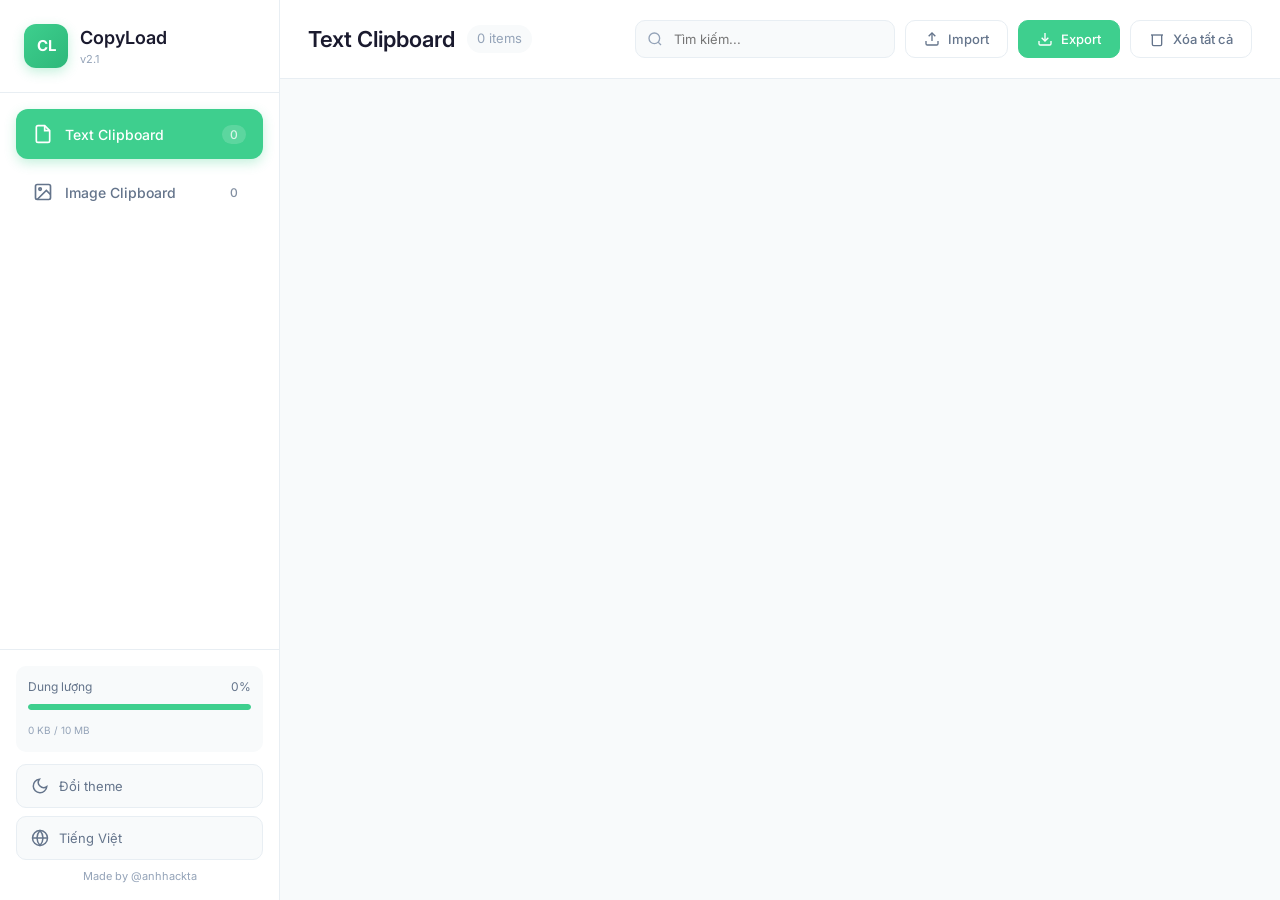
==== index.html @ f09d7b79 "Add full page UI and enhance clipboard management Introduces fullpage.css and fullpage.js for a comp" ====
<!DOCTYPE html>
<html lang="vi">

<head>
  <meta charset="UTF-8">
  <meta name="viewport" content="width=device-width, initial-scale=1.0">
  <title>CopyLoad - Quản lý Clipboard</title>
  <link rel="stylesheet" href="fullpage.css">
</head>

<body>
  <div class="app">
    <!-- Sidebar -->
    <aside class="sidebar">
      <div class="sidebar-header">
        <div class="logo">
          <div class="logo-icon">CL</div>
          <div class="logo-text">
            <span class="logo-name">CopyLoad</span>
            <span class="logo-version">v2.1</span>
          </div>
        </div>
      </div>

      <nav class="sidebar-nav">
        <button class="nav-item active" data-tab="text">
          <svg viewBox="0 0 24 24" fill="none" stroke="currentColor" stroke-width="2">
            <path d="M14 2H6a2 2 0 0 0-2 2v16a2 2 0 0 0 2 2h12a2 2 0 0 0 2-2V8z"></path>
            <polyline points="14 2 14 8 20 8"></polyline>
          </svg>
          <span data-i18n="textClipboard">Text Clipboard</span>
          <span class="nav-count" id="navTextCount">0</span>
        </button>
        <button class="nav-item" data-tab="images">
          <svg viewBox="0 0 24 24" fill="none" stroke="currentColor" stroke-width="2">
            <rect x="3" y="3" width="18" height="18" rx="2"></rect>
            <circle cx="8.5" cy="8.5" r="1.5"></circle>
            <polyline points="21 15 16 10 5 21"></polyline>
          </svg>
          <span data-i18n="imageClipboard">Image Clipboard</span>
          <span class="nav-count" id="navImageCount">0</span>
        </button>
      </nav>

      <div class="sidebar-footer">
        <div class="storage-info">
          <div class="storage-label">
            <span data-i18n="storage">Dung lượng</span>
            <span id="storagePercent">0%</span>
          </div>
          <div class="storage-bar-full">
            <div class="storage-fill-full" id="storageFillFull"></div>
          </div>
          <span class="storage-size" id="storageSizeFull">0 KB / 10 MB</span>
        </div>

        <button class="settings-btn" id="toggleThemeFull">
          <svg id="themeIconFull" viewBox="0 0 24 24" fill="none" stroke="currentColor" stroke-width="2">
            <path d="M21 12.79A9 9 0 1 1 11.21 3 7 7 0 0 0 21 12.79z"></path>
          </svg>
          <span data-i18n="toggleTheme">Đổi theme</span>
        </button>

        <button class="settings-btn" id="toggleLangFull">
          <svg viewBox="0 0 24 24" fill="none" stroke="currentColor" stroke-width="2">
            <circle cx="12" cy="12" r="10"></circle>
            <line x1="2" y1="12" x2="22" y2="12"></line>
            <path d="M12 2a15.3 15.3 0 0 1 4 10 15.3 15.3 0 0 1-4 10 15.3 15.3 0 0 1-4-10 15.3 15.3 0 0 1 4-10z"></path>
          </svg>
          <span id="langLabel">Tiếng Việt</span>
        </button>

        <div class="author-credit">
          <a href="https://github.com/anhhackta/" target="_blank">Made by @anhhackta</a>
        </div>
      </div>
    </aside>

    <!-- Main Content -->
    <main class="main-content">
      <header class="content-header">
        <div class="header-left">
          <h1 id="pageTitle" data-i18n="textClipboard">Text Clipboard</h1>
          <span class="item-count" id="itemCount">0 items</span>
        </div>
        <div class="header-actions">
          <div class="search-box">
            <svg viewBox="0 0 24 24" fill="none" stroke="currentColor" stroke-width="2">
              <circle cx="11" cy="11" r="8"></circle>
              <path d="M21 21l-4.35-4.35"></path>
            </svg>
            <input type="text" id="searchInputFull" placeholder="Tìm kiếm..." data-i18n-placeholder="search">
          </div>
          <button class="action-btn" id="importBtnFull">
            <svg viewBox="0 0 24 24" fill="none" stroke="currentColor" stroke-width="2">
              <path d="M21 15v4a2 2 0 0 1-2 2H5a2 2 0 0 1-2-2v-4"></path>
              <polyline points="17 8 12 3 7 8"></polyline>
              <line x1="12" y1="3" x2="12" y2="15"></line>
            </svg>
            <span data-i18n="import">Import</span>
          </button>
          <button class="action-btn primary" id="exportBtnFull">
            <svg viewBox="0 0 24 24" fill="none" stroke="currentColor" stroke-width="2">
              <path d="M21 15v4a2 2 0 0 1-2 2H5a2 2 0 0 1-2-2v-4"></path>
              <polyline points="7 10 12 15 17 10"></polyline>
              <line x1="12" y1="15" x2="12" y2="3"></line>
            </svg>
            <span data-i18n="export">Export</span>
          </button>
          <button class="action-btn danger" id="clearAllBtnFull">
            <svg viewBox="0 0 24 24" fill="none" stroke="currentColor" stroke-width="2">
              <polyline points="3 6 5 6 21 6"></polyline>
              <path d="M19 6v14a2 2 0 0 1-2 2H7a2 2 0 0 1-2-2V6"></path>
            </svg>
            <span data-i18n="clearAll">Xóa tất cả</span>
          </button>
        </div>
      </header>

      <!-- Text Content -->
      <div class="content-area active" id="textContent">
        <div class="text-grid" id="textGridFull"></div>
      </div>

      <!-- Image Content -->
      <div class="content-area" id="imageContent">
        <div class="image-grid-full" id="imageGridFull"></div>
      </div>
    </main>
  </div>

  <!-- Modal -->
  <div id="modalFull" class="modal-overlay">
    <div class="modal-box">
      <h3 id="modalTitle" data-i18n="confirmDelete">Xác nhận xóa?</h3>
      <p id="modalText" data-i18n="deleteWarning">Dữ liệu sẽ bị xóa vĩnh viễn.</p>
      <div class="modal-actions">
        <button class="modal-btn" id="modalCancel" data-i18n="cancel">Hủy</button>
        <button class="modal-btn danger" id="modalConfirm" data-i18n="delete">Xóa</button>
      </div>
    </div>
  </div>

  <!-- Image Preview -->
  <div id="imagePreviewFull" class="image-preview-overlay">
    <img id="previewImgFull" src="" alt="">
    <div class="preview-info">
      <span class="preview-size" id="previewSize"></span>
      <span class="preview-time" id="previewTime"></span>
    </div>
    <div class="preview-actions">
      <button class="preview-btn" id="previewCopy" data-i18n="copy">Copy</button>
      <button class="preview-btn" id="previewDownload" data-i18n="download">Tải xuống</button>
      <button class="preview-btn danger" id="previewDelete" data-i18n="delete">Xóa</button>
      <button class="preview-btn" id="previewClose" data-i18n="close">Đóng</button>
    </div>
  </div>

  <!-- Text Detail Modal -->
  <div id="textDetailModal" class="modal-overlay">
    <div class="modal-box wide">
      <div class="text-detail-header">
        <h3 data-i18n="textDetail">Chi tiết</h3>
        <span class="text-time" id="textDetailTime"></span>
      </div>
      <div class="text-detail-content" id="textDetailContent"></div>
      <div class="modal-actions">
        <button class="modal-btn" id="textDetailCopy" data-i18n="copy">Copy</button>
        <button class="modal-btn danger" id="textDetailDelete" data-i18n="delete">Xóa</button>
        <button class="modal-btn" id="textDetailClose" data-i18n="close">Đóng</button>
      </div>
    </div>
  </div>

  <input type="file" id="importFileFull" style="display:none" accept=".txt,.json">

  <script src="fullpage.js"></script>
</body>

</html>
---- fullpage.css ----
/* CopyLoad Full Page - Enhanced Design */
@import url('https://fonts.googleapis.com/css2?family=Inter:wght@400;500;600&display=swap');

* {
    margin: 0;
    padding: 0;
    box-sizing: border-box;
}

:root {
    --bg: #f8fafb;
    --bg-card: #ffffff;
    --text: #1a1a2e;
    --text-secondary: #64748b;
    --text-muted: #94a3b8;
    --border: #e8eef3;
    --accent: #3ecf8e;
    --accent-hover: #2db87a;
    --accent-light: rgba(62, 207, 142, 0.1);
    --danger: #ef4444;
    --warning: #f59e0b;
    --shadow: 0 2px 8px rgba(0, 0, 0, 0.04);
    --shadow-lg: 0 4px 20px rgba(0, 0, 0, 0.08);
}

[data-theme="dark"] {
    --bg: #1a1a2e;
    --bg-card: #25253d;
    --text: #f1f5f9;
    --text-secondary: #94a3b8;
    --text-muted: #64748b;
    --border: #3d3d5c;
    --accent-light: rgba(62, 207, 142, 0.15);
    --shadow: 0 2px 8px rgba(0, 0, 0, 0.2);
    --shadow-lg: 0 4px 20px rgba(0, 0, 0, 0.3);
}

body {
    font-family: 'Inter', sans-serif;
    background: var(--bg);
    color: var(--text);
    line-height: 1.5;
    min-height: 100vh;
}

.app {
    display: flex;
    min-height: 100vh;
}

/* Sidebar */
.sidebar {
    width: 280px;
    background: var(--bg-card);
    border-right: 1px solid var(--border);
    display: flex;
    flex-direction: column;
    flex-shrink: 0;
}

.sidebar-header {
    padding: 24px;
    border-bottom: 1px solid var(--border);
}

.logo {
    display: flex;
    align-items: center;
    gap: 12px;
}

.logo-icon {
    width: 44px;
    height: 44px;
    background: linear-gradient(135deg, var(--accent), #2db87a);
    border-radius: 12px;
    display: flex;
    align-items: center;
    justify-content: center;
    font-weight: 700;
    color: white;
    font-size: 15px;
    box-shadow: 0 4px 12px rgba(62, 207, 142, 0.3);
    animation: logoFloat 3s ease-in-out infinite;
}

@keyframes logoFloat {

    0%,
    100% {
        transform: translateY(0);
    }

    50% {
        transform: translateY(-3px);
    }
}

.logo-text {
    display: flex;
    flex-direction: column;
}

.logo-name {
    font-size: 18px;
    font-weight: 600;
}

.logo-version {
    font-size: 11px;
    color: var(--text-muted);
}

.sidebar-nav {
    flex: 1;
    padding: 16px;
    display: flex;
    flex-direction: column;
    gap: 8px;
}

.nav-item {
    display: flex;
    align-items: center;
    gap: 12px;
    padding: 14px 16px;
    background: transparent;
    border: 1px solid transparent;
    border-radius: 12px;
    font-family: 'Inter', sans-serif;
    font-size: 14px;
    font-weight: 500;
    color: var(--text-secondary);
    cursor: pointer;
    transition: all 0.2s ease;
    text-align: left;
}

.nav-item svg {
    width: 20px;
    height: 20px;
    flex-shrink: 0;
}

.nav-item:hover {
    background: var(--accent-light);
    color: var(--accent);
}

.nav-item.active {
    background: var(--accent);
    color: white;
    box-shadow: 0 4px 12px rgba(62, 207, 142, 0.3);
}

.nav-count {
    margin-left: auto;
    font-size: 12px;
    opacity: 0.8;
    background: rgba(255, 255, 255, 0.2);
    padding: 2px 8px;
    border-radius: 10px;
}

.sidebar-footer {
    padding: 16px;
    border-top: 1px solid var(--border);
}

/* Storage Info */
.storage-info {
    background: var(--bg);
    border-radius: 10px;
    padding: 12px;
    margin-bottom: 12px;
}

.storage-label {
    display: flex;
    justify-content: space-between;
    font-size: 12px;
    color: var(--text-secondary);
    margin-bottom: 8px;
}

.storage-bar-full {
    height: 6px;
    background: var(--border);
    border-radius: 3px;
    overflow: hidden;
    margin-bottom: 6px;
}

.storage-fill-full {
    height: 100%;
    background: var(--accent);
    border-radius: 3px;
    transition: width 0.3s ease;
}

.storage-fill-full.warning {
    background: var(--warning);
}

.storage-fill-full.danger {
    background: var(--danger);
}

.storage-size {
    font-size: 10px;
    color: var(--text-muted);
}

.settings-btn {
    display: flex;
    align-items: center;
    gap: 10px;
    padding: 12px 14px;
    width: 100%;
    background: var(--bg);
    border: 1px solid var(--border);
    border-radius: 10px;
    font-family: 'Inter', sans-serif;
    font-size: 13px;
    color: var(--text-secondary);
    cursor: pointer;
    transition: all 0.15s ease;
    margin-bottom: 8px;
}

.settings-btn:hover {
    border-color: var(--accent);
    color: var(--accent);
}

.settings-btn svg {
    width: 18px;
    height: 18px;
}

.author-credit {
    text-align: center;
    font-size: 11px;
    color: var(--text-muted);
    margin-top: 8px;
}

.author-credit a {
    color: var(--text-muted);
    text-decoration: none;
}

.author-credit a:hover {
    color: var(--accent);
}

/* Main Content */
.main-content {
    flex: 1;
    display: flex;
    flex-direction: column;
    overflow: hidden;
}

.content-header {
    padding: 20px 28px;
    border-bottom: 1px solid var(--border);
    display: flex;
    align-items: center;
    justify-content: space-between;
    flex-wrap: wrap;
    gap: 16px;
    background: var(--bg-card);
}

.header-left {
    display: flex;
    align-items: center;
    gap: 12px;
}

.header-left h1 {
    font-size: 22px;
    font-weight: 600;
}

.item-count {
    font-size: 13px;
    color: var(--text-muted);
    padding: 4px 10px;
    background: var(--bg);
    border-radius: 20px;
}

.header-actions {
    display: flex;
    gap: 10px;
    align-items: center;
}

.search-box {
    position: relative;
    display: flex;
    align-items: center;
}

.search-box svg {
    position: absolute;
    left: 12px;
    width: 16px;
    height: 16px;
    color: var(--text-muted);
}

.search-box input {
    padding: 10px 16px 10px 38px;
    background: var(--bg);
    border: 1px solid var(--border);
    border-radius: 10px;
    font-family: 'Inter', sans-serif;
    font-size: 13px;
    color: var(--text);
    width: 260px;
    outline: none;
    transition: border-color 0.15s ease;
}

.search-box input:focus {
    border-color: var(--accent);
}

.action-btn {
    padding: 10px 18px;
    background: var(--bg-card);
    border: 1px solid var(--border);
    border-radius: 10px;
    font-family: 'Inter', sans-serif;
    font-size: 13px;
    font-weight: 500;
    color: var(--text-secondary);
    cursor: pointer;
    display: flex;
    align-items: center;
    gap: 8px;
    transition: all 0.15s ease;
}

.action-btn svg {
    width: 16px;
    height: 16px;
}

.action-btn:hover {
    border-color: var(--accent);
    color: var(--accent);
}

.action-btn.primary {
    background: var(--accent);
    border-color: var(--accent);
    color: white;
}

.action-btn.primary:hover {
    background: var(--accent-hover);
}

.action-btn.danger:hover {
    border-color: var(--danger);
    color: var(--danger);
}

.content-area {
    flex: 1;
    overflow-y: auto;
    padding: 24px 28px;
    display: none;
}

.content-area.active {
    display: block;
}

/* Text Grid */
.text-grid {
    display: grid;
    grid-template-columns: repeat(auto-fill, minmax(320px, 1fr));
    gap: 16px;
}

.text-card {
    background: var(--bg-card);
    border: 1px solid var(--border);
    border-radius: 14px;
    padding: 18px;
    cursor: pointer;
    transition: all 0.2s ease;
    position: relative;
}

.text-card:hover {
    border-color: var(--accent);
    box-shadow: var(--shadow-lg);
    transform: translateY(-2px);
}

.text-card-header {
    display: flex;
    justify-content: space-between;
    align-items: flex-start;
    margin-bottom: 12px;
}

.text-card-time {
    font-size: 11px;
    color: var(--text-muted);
    display: flex;
    align-items: center;
    gap: 4px;
}

.text-card-time svg {
    width: 12px;
    height: 12px;
}

.temp-badge {
    font-size: 10px;
    padding: 3px 8px;
    background: #fef3c7;
    color: #92400e;
    border-radius: 6px;
    font-weight: 500;
}

[data-theme="dark"] .temp-badge {
    background: #78350f;
    color: #fef3c7;
}

.text-card-content {
    font-size: 14px;
    color: var(--text);
    line-height: 1.6;
    word-break: break-word;
    display: -webkit-box;
    -webkit-line-clamp: 4;
    -webkit-box-orient: vertical;
    overflow: hidden;
    margin-bottom: 14px;
}

.text-card-footer {
    display: flex;
    justify-content: flex-end;
    gap: 6px;
}

.card-btn {
    padding: 8px 14px;
    background: var(--bg);
    border: 1px solid var(--border);
    border-radius: 8px;
    font-family: 'Inter', sans-serif;
    font-size: 12px;
    font-weight: 500;
    color: var(--text-secondary);
    cursor: pointer;
    display: flex;
    align-items: center;
    gap: 5px;
    transition: all 0.15s ease;
}

.card-btn svg {
    width: 14px;
    height: 14px;
}

.card-btn:hover {
    background: var(--accent);
    border-color: var(--accent);
    color: white;
}

.card-btn.danger:hover {
    background: var(--danger);
    border-color: var(--danger);
}

/* Image Grid Full */
.image-grid-full {
    display: grid;
    grid-template-columns: repeat(auto-fill, minmax(160px, 1fr));
    gap: 16px;
}

.image-card {
    aspect-ratio: 1;
    border-radius: 14px;
    overflow: hidden;
    background: var(--border);
    cursor: pointer;
    transition: all 0.2s ease;
    position: relative;
    border: 2px solid transparent;
}

.image-card:hover {
    transform: scale(1.03);
    border-color: var(--accent);
    box-shadow: var(--shadow-lg);
}

.image-card img {
    width: 100%;
    height: 100%;
    object-fit: cover;
}

.image-card-overlay {
    position: absolute;
    inset: 0;
    background: linear-gradient(to top, rgba(0, 0, 0, 0.7) 0%, transparent 50%);
    opacity: 0;
    display: flex;
    flex-direction: column;
    justify-content: flex-end;
    padding: 12px;
    transition: opacity 0.2s ease;
}

.image-card:hover .image-card-overlay {
    opacity: 1;
}

.image-card-time {
    font-size: 10px;
    color: white;
    opacity: 0.8;
    margin-bottom: 8px;
}

.image-card-actions {
    display: flex;
    gap: 6px;
}

.img-card-btn {
    flex: 1;
    padding: 8px;
    background: rgba(255, 255, 255, 0.9);
    border: none;
    border-radius: 6px;
    cursor: pointer;
    font-size: 11px;
    font-weight: 500;
    color: var(--text);
    display: flex;
    align-items: center;
    justify-content: center;
    gap: 4px;
    transition: all 0.15s ease;
}

.img-card-btn:hover {
    background: var(--accent);
    color: white;
}

.img-card-btn.danger:hover {
    background: var(--danger);
}

.img-card-btn svg {
    width: 12px;
    height: 12px;
}

/* Modal */
.modal-overlay {
    position: fixed;
    inset: 0;
    background: rgba(0, 0, 0, 0.5);
    display: none;
    align-items: center;
    justify-content: center;
    z-index: 1000;
    backdrop-filter: blur(4px);
}

.modal-overlay.show {
    display: flex;
}

.modal-box {
    background: var(--bg-card);
    border-radius: 18px;
    padding: 28px;
    width: 380px;
    text-align: center;
    box-shadow: var(--shadow-lg);
    animation: modalIn 0.2s ease;
}

.modal-box.wide {
    width: 560px;
    text-align: left;
    max-height: 80vh;
    overflow: auto;
}

@keyframes modalIn {
    from {
        opacity: 0;
        transform: scale(0.95);
    }

    to {
        opacity: 1;
        transform: scale(1);
    }
}

.modal-box h3 {
    font-size: 18px;
    margin-bottom: 10px;
}

.modal-box p {
    font-size: 14px;
    color: var(--text-secondary);
    margin-bottom: 24px;
}

.modal-actions {
    display: flex;
    gap: 12px;
    justify-content: center;
}

.modal-btn {
    padding: 12px 24px;
    border: 1px solid var(--border);
    border-radius: 10px;
    background: var(--bg);
    font-family: 'Inter', sans-serif;
    font-size: 14px;
    font-weight: 500;
    color: var(--text);
    cursor: pointer;
    transition: all 0.15s ease;
}

.modal-btn:hover {
    border-color: var(--accent);
    color: var(--accent);
}

.modal-btn.danger {
    background: var(--danger);
    border-color: var(--danger);
    color: white;
}

.modal-btn.danger:hover {
    background: #dc2626;
}

/* Text Detail */
.text-detail-header {
    display: flex;
    justify-content: space-between;
    align-items: center;
    margin-bottom: 16px;
    padding-bottom: 12px;
    border-bottom: 1px solid var(--border);
}

.text-time {
    font-size: 12px;
    color: var(--text-muted);
}

.text-detail-content {
    font-size: 14px;
    line-height: 1.8;
    color: var(--text);
    padding: 16px;
    background: var(--bg);
    border-radius: 10px;
    margin-bottom: 20px;
    max-height: 300px;
    overflow-y: auto;
    white-space: pre-wrap;
    word-break: break-word;
}

/* Image Preview */
.image-preview-overlay {
    position: fixed;
    inset: 0;
    background: rgba(0, 0, 0, 0.9);
    display: none;
    flex-direction: column;
    align-items: center;
    justify-content: center;
    z-index: 1001;
}

.image-preview-overlay.show {
    display: flex;
}

.image-preview-overlay img {
    max-width: 90%;
    max-height: 70vh;
    border-radius: 12px;
    box-shadow: 0 8px 32px rgba(0, 0, 0, 0.3);
}

.preview-info {
    margin-top: 16px;
    display: flex;
    gap: 16px;
    color: rgba(255, 255, 255, 0.7);
    font-size: 13px;
}

.preview-actions {
    margin-top: 20px;
    display: flex;
    gap: 12px;
}

.preview-btn {
    padding: 12px 24px;
    background: rgba(255, 255, 255, 0.1);
    border: 1px solid rgba(255, 255, 255, 0.2);
    border-radius: 10px;
    color: white;
    font-family: 'Inter', sans-serif;
    font-size: 14px;
    font-weight: 500;
    cursor: pointer;
    transition: all 0.15s ease;
}

.preview-btn:hover {
    background: rgba(255, 255, 255, 0.2);
}

.preview-btn.danger {
    background: var(--danger);
    border-color: var(--danger);
}

/* Empty State */
.empty-state {
    grid-column: 1 / -1;
    padding: 80px 20px;
    text-align: center;
    color: var(--text-muted);
}

.empty-state svg {
    width: 72px;
    height: 72px;
    margin-bottom: 20px;
    opacity: 0.3;
}

.empty-state p {
    font-size: 15px;
}

/* Notification */
.notification-full {
    position: fixed;
    bottom: 24px;
    right: 24px;
    padding: 14px 24px;
    background: var(--accent);
    color: white;
    border-radius: 12px;
    font-size: 14px;
    font-weight: 500;
    box-shadow: var(--shadow-lg);
    animation: slideUp 0.2s ease;
    z-index: 1002;
    display: flex;
    align-items: center;
    gap: 10px;
}

.notification-full svg {
    width: 18px;
    height: 18px;
}

.notification-full.error {
    background: var(--danger);
}

@keyframes slideUp {
    from {
        opacity: 0;
        transform: translateY(10px);
    }

    to {
        opacity: 1;
        transform: translateY(0);
    }
}
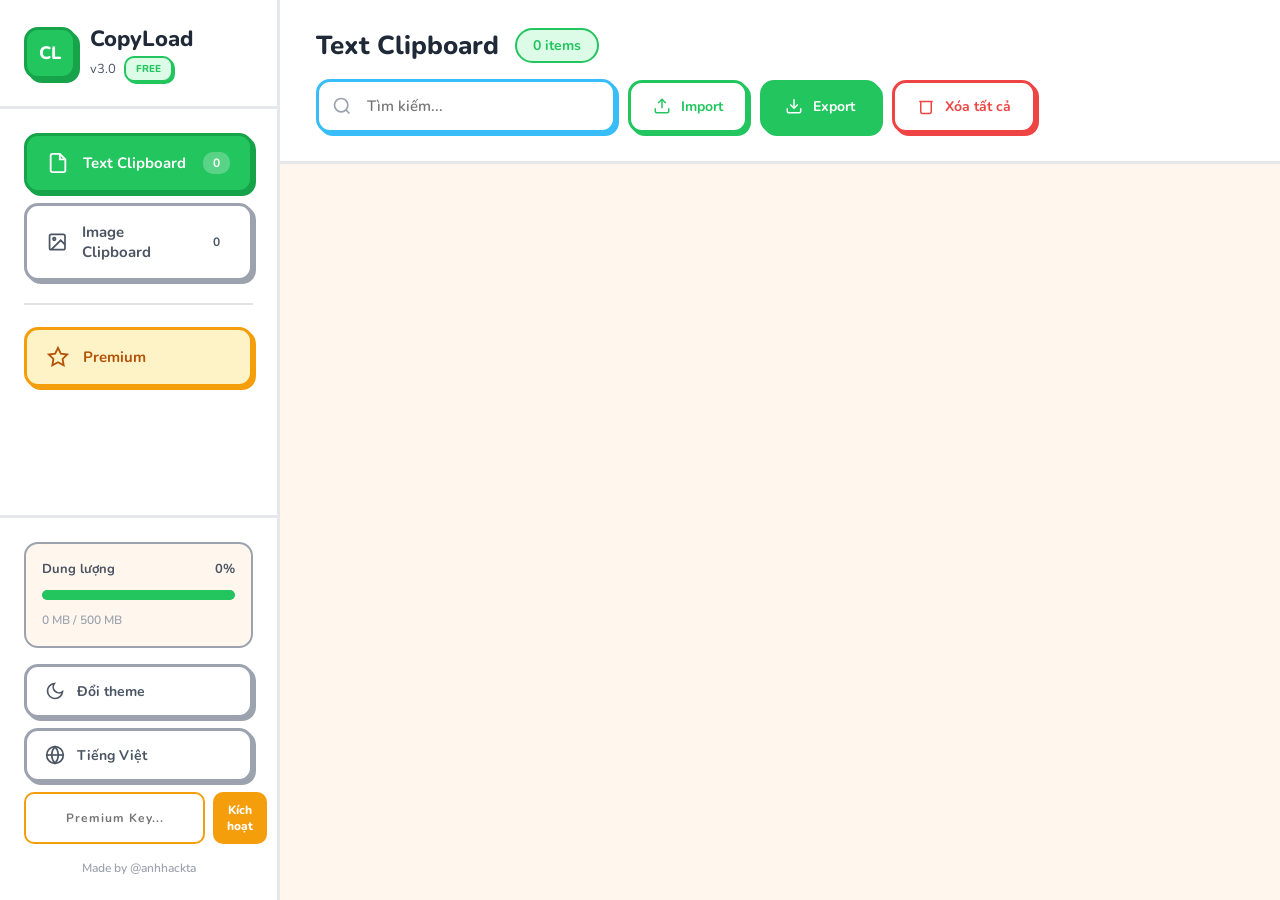
==== commit 2ceb4e1f: "Upgrade to CopyLoad Pro v3.0 with IndexedDB and new UI Major update introducing CopyLoad Pro v3.0. M" ====
--- a/index.html
+++ b/index.html
@@ -4,7 +4,7 @@
 <head>
   <meta charset="UTF-8">
   <meta name="viewport" content="width=device-width, initial-scale=1.0">
-  <title>CopyLoad - Quản lý Clipboard</title>
+  <title>CopyLoad Pro - Manager</title>
   <link rel="stylesheet" href="fullpage.css">
 </head>
 
@@ -17,7 +17,10 @@
           <div class="logo-icon">CL</div>
           <div class="logo-text">
             <span class="logo-name">CopyLoad</span>
-            <span class="logo-version">v2.1</span>
+            <div class="logo-version">
+              <span>v3.0</span>
+              <span class="premium-badge" id="premiumBadge">FREE</span>
+            </div>
           </div>
         </div>
       </div>
@@ -39,6 +42,17 @@
           </svg>
           <span data-i18n="imageClipboard">Image Clipboard</span>
           <span class="nav-count" id="navImageCount">0</span>
+        </button>
+
+        <div class="nav-divider"></div>
+
+        <button class="nav-item nav-premium" data-tab="premium" id="premiumNav">
+          <svg viewBox="0 0 24 24" fill="none" stroke="currentColor" stroke-width="2">
+            <polygon
+              points="12 2 15.09 8.26 22 9.27 17 14.14 18.18 21.02 12 17.77 5.82 21.02 7 14.14 2 9.27 8.91 8.26 12 2">
+            </polygon>
+          </svg>
+          <span data-i18n="premium">Premium</span>
         </button>
       </nav>
 
@@ -51,7 +65,7 @@
           <div class="storage-bar-full">
             <div class="storage-fill-full" id="storageFillFull"></div>
           </div>
-          <span class="storage-size" id="storageSizeFull">0 KB / 10 MB</span>
+          <span class="storage-size" id="storageSizeFull">0 MB / 500 MB</span>
         </div>
 
         <button class="settings-btn" id="toggleThemeFull">
@@ -68,6 +82,20 @@
             <path d="M12 2a15.3 15.3 0 0 1 4 10 15.3 15.3 0 0 1-4 10 15.3 15.3 0 0 1-4-10 15.3 15.3 0 0 1 4-10z"></path>
           </svg>
           <span id="langLabel">Tiếng Việt</span>
+        </button>
+
+        <!-- Premium Quick Activation -->
+        <div class="premium-quick" id="premiumQuick">
+          <input type="text" class="premium-quick-input" id="premiumKeyQuick" placeholder="Premium Key..."
+            maxlength="20">
+          <button class="premium-quick-btn" id="activateBtnQuick" data-i18n="activate">Kích hoạt</button>
+        </div>
+        <button class="settings-btn danger-btn" id="deactivateBtn" style="display:none;">
+          <svg viewBox="0 0 24 24" fill="none" stroke="currentColor" stroke-width="2">
+            <path d="M18.36 6.64A9 9 0 1 1 5.64 5.64 9 9 0 0 1 18.36 6.64z"></path>
+            <line x1="12" y1="2" x2="12" y2="12"></line>
+          </svg>
+          <span data-i18n="deactivate">Hủy Premium</span>
         </button>
 
         <div class="author-credit">
@@ -126,10 +154,77 @@
       <div class="content-area" id="imageContent">
         <div class="image-grid-full" id="imageGridFull"></div>
       </div>
+
+      <!-- Premium Content -->
+      <div class="content-area" id="premiumContent">
+        <div class="premium-section" id="premiumSection">
+          <div class="premium-icon">
+            <svg viewBox="0 0 24 24" fill="none" stroke="currentColor" stroke-width="2">
+              <polygon
+                points="12 2 15.09 8.26 22 9.27 17 14.14 18.18 21.02 12 17.77 5.82 21.02 7 14.14 2 9.27 8.91 8.26 12 2">
+              </polygon>
+            </svg>
+          </div>
+          <h2 class="premium-title" data-i18n="upgradeToPro">Nâng cấp lên Premium</h2>
+          <p class="premium-desc" data-i18n="premiumDesc">Mở khóa tất cả tính năng nâng cao với giấy phép vĩnh viễn.</p>
+
+          <div class="premium-features">
+            <div class="premium-feature">
+              <svg viewBox="0 0 24 24" fill="none" stroke="currentColor" stroke-width="2">
+                <polyline points="20 6 9 17 4 12"></polyline>
+              </svg>
+              <span data-i18n="feat1">Không giới hạn ảnh</span>
+            </div>
+            <div class="premium-feature">
+              <svg viewBox="0 0 24 24" fill="none" stroke="currentColor" stroke-width="2">
+                <polyline points="20 6 9 17 4 12"></polyline>
+              </svg>
+              <span data-i18n="feat2">Dung lượng lưu trữ không giới hạn</span>
+            </div>
+            <div class="premium-feature">
+              <svg viewBox="0 0 24 24" fill="none" stroke="currentColor" stroke-width="2">
+                <polyline points="20 6 9 17 4 12"></polyline>
+              </svg>
+              <span data-i18n="feat3">Thư mục quản lý text</span>
+            </div>
+            <div class="premium-feature">
+              <svg viewBox="0 0 24 24" fill="none" stroke="currentColor" stroke-width="2">
+                <polyline points="20 6 9 17 4 12"></polyline>
+              </svg>
+              <span data-i18n="feat4">Tìm kiếm nâng cao</span>
+            </div>
+            <div class="premium-feature">
+              <svg viewBox="0 0 24 24" fill="none" stroke="currentColor" stroke-width="2">
+                <polyline points="20 6 9 17 4 12"></polyline>
+              </svg>
+              <span data-i18n="feat5">Tự động loại bỏ text trùng lặp</span>
+            </div>
+            <div class="premium-feature">
+              <svg viewBox="0 0 24 24" fill="none" stroke="currentColor" stroke-width="2">
+                <polyline points="20 6 9 17 4 12"></polyline>
+              </svg>
+              <span data-i18n="feat6">Tùy chỉnh background</span>
+            </div>
+          </div>
+
+          <div class="premium-input-group" id="activationGroup">
+            <input type="text" class="premium-input" id="premiumKeyInput" placeholder="Nhập key..." maxlength="20">
+            <button class="premium-activate" id="activateBtn" data-i18n="activate">Kích hoạt</button>
+          </div>
+
+          <div class="premium-success" id="premiumSuccess" style="display: none;">
+            <svg viewBox="0 0 24 24" fill="none" stroke="currentColor" stroke-width="2">
+              <polyline points="20 6 9 17 4 12"></polyline>
+            </svg>
+            <h3 data-i18n="activated">Đã kích hoạt thành công!</h3>
+            <p data-i18n="enjoyPro">Bạn đã mở khóa tất cả tính năng Premium.</p>
+          </div>
+        </div>
+      </div>
     </main>
   </div>
 
-  <!-- Modal -->
+  <!-- Modals -->
   <div id="modalFull" class="modal-overlay">
     <div class="modal-box">
       <h3 id="modalTitle" data-i18n="confirmDelete">Xác nhận xóa?</h3>
@@ -141,12 +236,11 @@
     </div>
   </div>
 
-  <!-- Image Preview -->
   <div id="imagePreviewFull" class="image-preview-overlay">
     <img id="previewImgFull" src="" alt="">
     <div class="preview-info">
-      <span class="preview-size" id="previewSize"></span>
-      <span class="preview-time" id="previewTime"></span>
+      <span id="previewSize"></span>
+      <span id="previewTime"></span>
     </div>
     <div class="preview-actions">
       <button class="preview-btn" id="previewCopy" data-i18n="copy">Copy</button>
@@ -156,24 +250,10 @@
     </div>
   </div>
 
-  <!-- Text Detail Modal -->
-  <div id="textDetailModal" class="modal-overlay">
-    <div class="modal-box wide">
-      <div class="text-detail-header">
-        <h3 data-i18n="textDetail">Chi tiết</h3>
-        <span class="text-time" id="textDetailTime"></span>
-      </div>
-      <div class="text-detail-content" id="textDetailContent"></div>
-      <div class="modal-actions">
-        <button class="modal-btn" id="textDetailCopy" data-i18n="copy">Copy</button>
-        <button class="modal-btn danger" id="textDetailDelete" data-i18n="delete">Xóa</button>
-        <button class="modal-btn" id="textDetailClose" data-i18n="close">Đóng</button>
-      </div>
-    </div>
-  </div>
-
   <input type="file" id="importFileFull" style="display:none" accept=".txt,.json">
-
+  <input type="file" id="uploadImageInput" style="display:none" accept="image/*" multiple>
+
+  <script src="db.js"></script>
   <script src="fullpage.js"></script>
 </body>
 
--- a/fullpage.css
+++ b/fullpage.css
@@ -1,5 +1,5 @@
-/* CopyLoad Full Page - Enhanced Design */
-@import url('https://fonts.googleapis.com/css2?family=Inter:wght@400;500;600&display=swap');
+/* CopyLoad Pro v3.0 - Full Page Manager (Claymorphism + Vibrant) */
+@import url('https://fonts.googleapis.com/css2?family=Nunito:wght@500;600;700;800&display=swap');
 
 * {
     margin: 0;
@@ -8,39 +8,48 @@
 }
 
 :root {
-    --bg: #f8fafb;
-    --bg-card: #ffffff;
-    --text: #1a1a2e;
-    --text-secondary: #64748b;
-    --text-muted: #94a3b8;
-    --border: #e8eef3;
-    --accent: #3ecf8e;
-    --accent-hover: #2db87a;
-    --accent-light: rgba(62, 207, 142, 0.1);
-    --danger: #ef4444;
-    --warning: #f59e0b;
-    --shadow: 0 2px 8px rgba(0, 0, 0, 0.04);
-    --shadow-lg: 0 4px 20px rgba(0, 0, 0, 0.08);
+    /* Claymorphism Colors */
+    --primary: #22C55E;
+    --primary-hover: #16A34A;
+    --primary-light: #DCFCE7;
+    --secondary: #38BDF8;
+    --secondary-light: #E0F2FE;
+    --accent: #F472B6;
+    --accent-light: #FCE7F3;
+
+    --bg: #FFF7ED;
+    --bg-card: #FFFFFF;
+    --text: #1F2937;
+    --text-secondary: #4B5563;
+    --text-muted: #9CA3AF;
+
+    --border-clay: 3px solid #E5E7EB;
+    --shadow-outer: 4px 4px 0px #E5E7EB;
+    --radius: 20px;
+    --radius-sm: 14px;
+    --radius-xs: 10px;
+
+    --gold: #F59E0B;
+    --gold-light: #FEF3C7;
+    --danger: #EF4444;
 }
 
 [data-theme="dark"] {
-    --bg: #1a1a2e;
-    --bg-card: #25253d;
-    --text: #f1f5f9;
-    --text-secondary: #94a3b8;
-    --text-muted: #64748b;
-    --border: #3d3d5c;
-    --accent-light: rgba(62, 207, 142, 0.15);
-    --shadow: 0 2px 8px rgba(0, 0, 0, 0.2);
-    --shadow-lg: 0 4px 20px rgba(0, 0, 0, 0.3);
+    --bg: #1E293B;
+    --bg-card: #334155;
+    --text: #F1F5F9;
+    --text-secondary: #CBD5E1;
+    --text-muted: #64748B;
+    --border-clay: 3px solid #475569;
+    --shadow-outer: 4px 4px 0px #1E293B;
 }
 
 body {
-    font-family: 'Inter', sans-serif;
+    font-family: 'Nunito', sans-serif;
     background: var(--bg);
     color: var(--text);
-    line-height: 1.5;
     min-height: 100vh;
+    margin: 0;
 }
 
 .app {
@@ -48,11 +57,11 @@
     min-height: 100vh;
 }
 
-/* Sidebar */
+/* ===== SIDEBAR ===== */
 .sidebar {
     width: 280px;
     background: var(--bg-card);
-    border-right: 1px solid var(--border);
+    border-right: var(--border-clay);
     display: flex;
     flex-direction: column;
     flex-shrink: 0;
@@ -60,146 +69,177 @@
 
 .sidebar-header {
     padding: 24px;
-    border-bottom: 1px solid var(--border);
+    border-bottom: var(--border-clay);
 }
 
 .logo {
     display: flex;
     align-items: center;
-    gap: 12px;
+    gap: 14px;
 }
 
 .logo-icon {
-    width: 44px;
-    height: 44px;
-    background: linear-gradient(135deg, var(--accent), #2db87a);
-    border-radius: 12px;
+    width: 52px;
+    height: 52px;
+    background: var(--primary);
+    border: 3px solid #16A34A;
+    border-radius: var(--radius-sm);
+    box-shadow: 4px 4px 0px #16A34A;
     display: flex;
     align-items: center;
     justify-content: center;
-    font-weight: 700;
-    color: white;
-    font-size: 15px;
-    box-shadow: 0 4px 12px rgba(62, 207, 142, 0.3);
-    animation: logoFloat 3s ease-in-out infinite;
-}
-
-@keyframes logoFloat {
-
-    0%,
-    100% {
-        transform: translateY(0);
-    }
-
-    50% {
-        transform: translateY(-3px);
-    }
+    font-weight: 800;
+    color: white;
+    font-size: 18px;
 }
 
 .logo-text {
     display: flex;
     flex-direction: column;
+    gap: 2px;
 }
 
 .logo-name {
-    font-size: 18px;
-    font-weight: 600;
+    font-size: 22px;
+    font-weight: 800;
 }
 
 .logo-version {
-    font-size: 11px;
-    color: var(--text-muted);
+    font-size: 13px;
+    color: var(--text-secondary);
+    display: flex;
+    align-items: center;
+    gap: 8px;
+}
+
+.premium-badge {
+    padding: 4px 10px;
+    background: var(--primary-light);
+    color: var(--primary);
+    border-radius: var(--radius-xs);
+    border: 2px solid var(--primary);
+    font-size: 10px;
+    font-weight: 800;
+    text-transform: uppercase;
+    box-shadow: 2px 2px 0px var(--primary);
+}
+
+.premium-badge.pro {
+    background: var(--gold);
+    color: white;
+    border-color: #D97706;
+    box-shadow: 2px 2px 0px #D97706;
 }
 
 .sidebar-nav {
     flex: 1;
-    padding: 16px;
+    padding: 24px;
     display: flex;
     flex-direction: column;
-    gap: 8px;
+    gap: 10px;
 }
 
 .nav-item {
     display: flex;
     align-items: center;
-    gap: 12px;
-    padding: 14px 16px;
-    background: transparent;
-    border: 1px solid transparent;
-    border-radius: 12px;
-    font-family: 'Inter', sans-serif;
-    font-size: 14px;
-    font-weight: 500;
+    gap: 14px;
+    padding: 16px 20px;
+    background: var(--bg-card);
+    border: 3px solid var(--text-muted);
+    border-radius: var(--radius-sm);
+    box-shadow: 3px 3px 0px var(--text-muted);
+    font-family: 'Nunito', sans-serif;
+    font-size: 15px;
+    font-weight: 700;
     color: var(--text-secondary);
     cursor: pointer;
-    transition: all 0.2s ease;
+    transition: all 0.1s ease;
     text-align: left;
 }
 
 .nav-item svg {
-    width: 20px;
-    height: 20px;
-    flex-shrink: 0;
+    width: 22px;
+    height: 22px;
 }
 
 .nav-item:hover {
-    background: var(--accent-light);
-    color: var(--accent);
+    transform: translate(-2px, -2px);
+    box-shadow: 5px 5px 0px var(--text-muted);
 }
 
 .nav-item.active {
-    background: var(--accent);
-    color: white;
-    box-shadow: 0 4px 12px rgba(62, 207, 142, 0.3);
+    background: var(--primary);
+    border-color: #16A34A;
+    box-shadow: 3px 3px 0px #16A34A;
+    color: white;
 }
 
 .nav-count {
     margin-left: auto;
     font-size: 12px;
-    opacity: 0.8;
-    background: rgba(255, 255, 255, 0.2);
-    padding: 2px 8px;
+    background: rgba(255, 255, 255, 0.25);
+    padding: 3px 10px;
     border-radius: 10px;
 }
 
+.nav-divider {
+    height: 2px;
+    background: var(--text-muted);
+    margin: 12px 0;
+    opacity: 0.3;
+}
+
+.nav-premium {
+    background: var(--gold-light);
+    border-color: var(--gold);
+    box-shadow: 3px 3px 0px var(--gold);
+    color: #B45309;
+}
+
+.nav-premium:hover {
+    box-shadow: 5px 5px 0px var(--gold);
+}
+
 .sidebar-footer {
-    padding: 16px;
-    border-top: 1px solid var(--border);
-}
-
-/* Storage Info */
+    padding: 24px;
+    border-top: var(--border-clay);
+}
+
+/* Storage */
 .storage-info {
     background: var(--bg);
-    border-radius: 10px;
-    padding: 12px;
+    border: 2px solid var(--text-muted);
+    border-radius: var(--radius-sm);
+    padding: 16px;
+    margin-bottom: 16px;
+}
+
+.storage-label {
+    display: flex;
+    justify-content: space-between;
+    font-size: 13px;
+    font-weight: 700;
+    color: var(--text-secondary);
     margin-bottom: 12px;
 }
 
-.storage-label {
-    display: flex;
-    justify-content: space-between;
-    font-size: 12px;
-    color: var(--text-secondary);
+.storage-bar-full {
+    height: 10px;
+    background: var(--text-muted);
+    border-radius: 5px;
+    overflow: hidden;
     margin-bottom: 8px;
-}
-
-.storage-bar-full {
-    height: 6px;
-    background: var(--border);
-    border-radius: 3px;
-    overflow: hidden;
-    margin-bottom: 6px;
 }
 
 .storage-fill-full {
     height: 100%;
-    background: var(--accent);
-    border-radius: 3px;
+    background: var(--primary);
+    border-radius: 5px;
     transition: width 0.3s ease;
 }
 
 .storage-fill-full.warning {
-    background: var(--warning);
+    background: var(--gold);
 }
 
 .storage-fill-full.danger {
@@ -207,42 +247,96 @@
 }
 
 .storage-size {
-    font-size: 10px;
+    font-size: 12px;
+    font-weight: 600;
     color: var(--text-muted);
 }
 
 .settings-btn {
     display: flex;
     align-items: center;
-    gap: 10px;
-    padding: 12px 14px;
+    gap: 12px;
+    padding: 14px 18px;
     width: 100%;
-    background: var(--bg);
-    border: 1px solid var(--border);
-    border-radius: 10px;
-    font-family: 'Inter', sans-serif;
-    font-size: 13px;
+    background: var(--bg-card);
+    border: 3px solid var(--text-muted);
+    border-radius: var(--radius-sm);
+    box-shadow: 3px 3px 0px var(--text-muted);
+    font-family: 'Nunito', sans-serif;
+    font-size: 14px;
+    font-weight: 700;
     color: var(--text-secondary);
     cursor: pointer;
+    transition: all 0.1s ease;
+    margin-bottom: 10px;
+}
+
+.settings-btn:hover {
+    transform: translate(-2px, -2px);
+    box-shadow: 5px 5px 0px var(--text-muted);
+}
+
+.settings-btn svg {
+    width: 20px;
+    height: 20px;
+}
+
+.settings-btn.danger-btn {
+    border-color: var(--danger);
+    color: var(--danger);
+}
+
+.settings-btn.danger-btn:hover {
+    background: var(--danger);
+    color: white;
+    box-shadow: 5px 5px 0px var(--danger);
+}
+
+/* Premium Quick Activation in Sidebar */
+.premium-quick {
+    display: flex;
+    gap: 8px;
+    margin-bottom: 10px;
+}
+
+.premium-quick-input {
+    flex: 1;
+    padding: 10px 12px;
+    background: var(--bg-card);
+    border: 2px solid var(--gold);
+    border-radius: var(--radius-xs);
+    font-family: 'Nunito', sans-serif;
+    font-size: 12px;
+    font-weight: 700;
+    color: var(--text);
+    outline: none;
+    text-align: center;
+    letter-spacing: 1px;
+}
+
+.premium-quick-btn {
+    padding: 10px 14px;
+    background: var(--gold);
+    border: none;
+    border-radius: var(--radius-xs);
+    font-family: 'Nunito', sans-serif;
+    font-size: 12px;
+    font-weight: 800;
+    color: white;
+    cursor: pointer;
     transition: all 0.15s ease;
-    margin-bottom: 8px;
-}
-
-.settings-btn:hover {
-    border-color: var(--accent);
-    color: var(--accent);
-}
-
-.settings-btn svg {
-    width: 18px;
-    height: 18px;
+}
+
+.premium-quick-btn:hover {
+    background: #D97706;
 }
 
 .author-credit {
     text-align: center;
-    font-size: 11px;
+    font-size: 12px;
+    font-weight: 600;
     color: var(--text-muted);
-    margin-top: 8px;
+    margin-top: 16px;
 }
 
 .author-credit a {
@@ -251,10 +345,10 @@
 }
 
 .author-credit a:hover {
-    color: var(--accent);
-}
-
-/* Main Content */
+    color: var(--primary);
+}
+
+/* ===== MAIN ===== */
 .main-content {
     flex: 1;
     display: flex;
@@ -263,8 +357,8 @@
 }
 
 .content-header {
-    padding: 20px 28px;
-    border-bottom: 1px solid var(--border);
+    padding: 28px 36px;
+    border-bottom: var(--border-clay);
     display: flex;
     align-items: center;
     justify-content: space-between;
@@ -276,104 +370,115 @@
 .header-left {
     display: flex;
     align-items: center;
+    gap: 16px;
+}
+
+.header-left h1 {
+    font-size: 26px;
+    font-weight: 800;
+}
+
+.item-count {
+    font-size: 14px;
+    font-weight: 700;
+    color: var(--primary);
+    padding: 6px 16px;
+    background: var(--primary-light);
+    border: 2px solid var(--primary);
+    border-radius: var(--radius);
+}
+
+.header-actions {
+    display: flex;
     gap: 12px;
-}
-
-.header-left h1 {
-    font-size: 22px;
-    font-weight: 600;
-}
-
-.item-count {
-    font-size: 13px;
-    color: var(--text-muted);
-    padding: 4px 10px;
-    background: var(--bg);
-    border-radius: 20px;
-}
-
-.header-actions {
-    display: flex;
-    gap: 10px;
     align-items: center;
 }
 
 .search-box {
     position: relative;
-    display: flex;
-    align-items: center;
 }
 
 .search-box svg {
     position: absolute;
-    left: 12px;
-    width: 16px;
-    height: 16px;
+    left: 16px;
+    top: 50%;
+    transform: translateY(-50%);
+    width: 20px;
+    height: 20px;
     color: var(--text-muted);
 }
 
 .search-box input {
-    padding: 10px 16px 10px 38px;
-    background: var(--bg);
-    border: 1px solid var(--border);
-    border-radius: 10px;
-    font-family: 'Inter', sans-serif;
-    font-size: 13px;
+    padding: 14px 20px 14px 48px;
+    background: var(--bg-card);
+    border: 3px solid var(--secondary);
+    border-radius: var(--radius-sm);
+    box-shadow: 3px 3px 0px var(--secondary);
+    font-family: 'Nunito', sans-serif;
+    font-size: 15px;
+    font-weight: 600;
     color: var(--text);
-    width: 260px;
+    width: 300px;
     outline: none;
-    transition: border-color 0.15s ease;
+    transition: all 0.1s ease;
 }
 
 .search-box input:focus {
-    border-color: var(--accent);
+    transform: translate(-2px, -2px);
+    box-shadow: 5px 5px 0px var(--secondary);
 }
 
 .action-btn {
-    padding: 10px 18px;
-    background: var(--bg-card);
-    border: 1px solid var(--border);
-    border-radius: 10px;
-    font-family: 'Inter', sans-serif;
-    font-size: 13px;
-    font-weight: 500;
-    color: var(--text-secondary);
-    cursor: pointer;
-    display: flex;
-    align-items: center;
-    gap: 8px;
-    transition: all 0.15s ease;
+    padding: 14px 22px;
+    background: var(--bg-card);
+    border: 3px solid var(--primary);
+    border-radius: var(--radius-sm);
+    box-shadow: 3px 3px 0px var(--primary);
+    font-family: 'Nunito', sans-serif;
+    font-size: 14px;
+    font-weight: 700;
+    color: var(--primary);
+    cursor: pointer;
+    display: flex;
+    align-items: center;
+    gap: 10px;
+    transition: all 0.1s ease;
 }
 
 .action-btn svg {
-    width: 16px;
-    height: 16px;
+    width: 18px;
+    height: 18px;
 }
 
 .action-btn:hover {
-    border-color: var(--accent);
-    color: var(--accent);
+    transform: translate(-2px, -2px);
+    box-shadow: 5px 5px 0px var(--primary);
+}
+
+.action-btn:active {
+    transform: translate(2px, 2px);
+    box-shadow: 0 0 0 var(--primary);
 }
 
 .action-btn.primary {
-    background: var(--accent);
-    border-color: var(--accent);
-    color: white;
-}
-
-.action-btn.primary:hover {
-    background: var(--accent-hover);
+    background: var(--primary);
+    color: white;
+}
+
+.action-btn.danger {
+    border-color: var(--danger);
+    box-shadow: 3px 3px 0px var(--danger);
+    color: var(--danger);
 }
 
 .action-btn.danger:hover {
-    border-color: var(--danger);
-    color: var(--danger);
+    box-shadow: 5px 5px 0px var(--danger);
 }
 
 .content-area {
     flex: 1;
     overflow-y: auto;
-    padding: 24px 28px;
+    padding: 32px 36px;
     display: none;
 }
 
@@ -381,135 +486,163 @@
     display: block;
 }
 
-/* Text Grid */
+/* ===== DROP ZONE ===== */
+.drop-zone {
+    border: 4px dashed var(--secondary);
+    border-radius: var(--radius);
+    padding: 40px;
+    text-align: center;
+    margin-bottom: 28px;
+    cursor: pointer;
+    transition: all 0.2s ease;
+    background: var(--secondary-light);
+}
+
+.drop-zone:hover,
+.drop-zone.dragover {
+    border-color: var(--primary);
+    background: var(--primary-light);
+}
+
+.drop-zone svg {
+    width: 56px;
+    height: 56px;
+    color: var(--secondary);
+    margin-bottom: 16px;
+}
+
+.drop-zone-text {
+    font-size: 16px;
+    font-weight: 700;
+    color: var(--text-secondary);
+    margin-bottom: 8px;
+}
+
+.drop-zone-hint {
+    font-size: 13px;
+    font-weight: 600;
+    color: var(--text-muted);
+}
+
+/* ===== TEXT GRID ===== */
 .text-grid {
     display: grid;
-    grid-template-columns: repeat(auto-fill, minmax(320px, 1fr));
-    gap: 16px;
+    grid-template-columns: repeat(auto-fill, minmax(360px, 1fr));
+    gap: 20px;
 }
 
 .text-card {
     background: var(--bg-card);
-    border: 1px solid var(--border);
-    border-radius: 14px;
-    padding: 18px;
-    cursor: pointer;
-    transition: all 0.2s ease;
-    position: relative;
+    border: 3px solid #E5E7EB;
+    border-radius: var(--radius);
+    box-shadow: 4px 4px 0px #E5E7EB;
+    padding: 24px;
+    cursor: pointer;
+    transition: all 0.1s ease;
 }
 
 .text-card:hover {
-    border-color: var(--accent);
-    box-shadow: var(--shadow-lg);
-    transform: translateY(-2px);
+    transform: translate(-3px, -3px);
+    box-shadow: 7px 7px 0px #E5E7EB;
+    border-color: var(--primary);
 }
 
 .text-card-header {
     display: flex;
     justify-content: space-between;
-    align-items: flex-start;
-    margin-bottom: 12px;
+    margin-bottom: 14px;
 }
 
 .text-card-time {
-    font-size: 11px;
+    font-size: 12px;
+    font-weight: 700;
     color: var(--text-muted);
     display: flex;
     align-items: center;
-    gap: 4px;
+    gap: 6px;
 }
 
 .text-card-time svg {
-    width: 12px;
-    height: 12px;
-}
-
-.temp-badge {
-    font-size: 10px;
-    padding: 3px 8px;
-    background: #fef3c7;
-    color: #92400e;
-    border-radius: 6px;
-    font-weight: 500;
-}
-
-[data-theme="dark"] .temp-badge {
-    background: #78350f;
-    color: #fef3c7;
+    width: 16px;
+    height: 16px;
 }
 
 .text-card-content {
-    font-size: 14px;
-    color: var(--text);
-    line-height: 1.6;
-    word-break: break-word;
+    font-size: 15px;
+    font-weight: 600;
+    line-height: 1.8;
     display: -webkit-box;
     -webkit-line-clamp: 4;
     -webkit-box-orient: vertical;
     overflow: hidden;
-    margin-bottom: 14px;
+    margin-bottom: 20px;
 }
 
 .text-card-footer {
     display: flex;
+    gap: 10px;
     justify-content: flex-end;
-    gap: 6px;
 }
 
 .card-btn {
-    padding: 8px 14px;
-    background: var(--bg);
-    border: 1px solid var(--border);
-    border-radius: 8px;
-    font-family: 'Inter', sans-serif;
-    font-size: 12px;
-    font-weight: 500;
-    color: var(--text-secondary);
-    cursor: pointer;
-    display: flex;
-    align-items: center;
-    gap: 5px;
-    transition: all 0.15s ease;
+    padding: 12px 18px;
+    background: var(--bg-card);
+    border: 3px solid var(--primary);
+    border-radius: var(--radius-sm);
+    box-shadow: 3px 3px 0px var(--primary);
+    font-size: 13px;
+    font-weight: 700;
+    color: var(--primary);
+    cursor: pointer;
+    display: flex;
+    align-items: center;
+    gap: 8px;
+    transition: all 0.1s ease;
 }
 
 .card-btn svg {
-    width: 14px;
-    height: 14px;
+    width: 16px;
+    height: 16px;
 }
 
 .card-btn:hover {
-    background: var(--accent);
-    border-color: var(--accent);
-    color: white;
+    transform: translate(-2px, -2px);
+    box-shadow: 5px 5px 0px var(--primary);
+}
+
+.card-btn.danger {
+    border-color: var(--danger);
+    box-shadow: 3px 3px 0px var(--danger);
+    color: var(--danger);
 }
 
 .card-btn.danger:hover {
-    background: var(--danger);
-    border-color: var(--danger);
-}
-
-/* Image Grid Full */
+    box-shadow: 5px 5px 0px var(--danger);
+}
+
+/* ===== IMAGE GRID ===== */
 .image-grid-full {
     display: grid;
-    grid-template-columns: repeat(auto-fill, minmax(160px, 1fr));
-    gap: 16px;
+    grid-template-columns: repeat(auto-fill, minmax(200px, 1fr));
+    gap: 20px;
 }
 
 .image-card {
     aspect-ratio: 1;
-    border-radius: 14px;
+    border-radius: var(--radius);
     overflow: hidden;
-    background: var(--border);
-    cursor: pointer;
-    transition: all 0.2s ease;
+    background: var(--text-muted);
+    border: 3px solid #E5E7EB;
+    box-shadow: 4px 4px 0px #E5E7EB;
+    cursor: pointer;
+    transition: all 0.1s ease;
     position: relative;
-    border: 2px solid transparent;
 }
 
 .image-card:hover {
-    transform: scale(1.03);
-    border-color: var(--accent);
-    box-shadow: var(--shadow-lg);
+    transform: translate(-3px, -3px);
+    box-shadow: 7px 7px 0px #E5E7EB;
+    border-color: var(--primary);
 }
 
 .image-card img {
@@ -521,13 +654,13 @@
 .image-card-overlay {
     position: absolute;
     inset: 0;
-    background: linear-gradient(to top, rgba(0, 0, 0, 0.7) 0%, transparent 50%);
+    background: linear-gradient(to top, rgba(31, 41, 55, 0.9) 0%, transparent 50%);
     opacity: 0;
     display: flex;
     flex-direction: column;
     justify-content: flex-end;
-    padding: 12px;
-    transition: opacity 0.2s ease;
+    padding: 16px;
+    transition: opacity 0.15s ease;
 }
 
 .image-card:hover .image-card-overlay {
@@ -535,58 +668,206 @@
 }
 
 .image-card-time {
-    font-size: 10px;
-    color: white;
-    opacity: 0.8;
-    margin-bottom: 8px;
+    font-size: 12px;
+    font-weight: 700;
+    color: white;
+    margin-bottom: 12px;
 }
 
 .image-card-actions {
     display: flex;
-    gap: 6px;
+    gap: 10px;
 }
 
 .img-card-btn {
     flex: 1;
-    padding: 8px;
-    background: rgba(255, 255, 255, 0.9);
-    border: none;
-    border-radius: 6px;
-    cursor: pointer;
-    font-size: 11px;
-    font-weight: 500;
+    padding: 12px;
+    background: white;
+    border: 2px solid var(--text-muted);
+    border-radius: var(--radius-xs);
+    box-shadow: 2px 2px 0px var(--text-muted);
+    cursor: pointer;
+    font-size: 12px;
+    font-weight: 700;
     color: var(--text);
     display: flex;
     align-items: center;
     justify-content: center;
-    gap: 4px;
-    transition: all 0.15s ease;
+    gap: 6px;
+    transition: all 0.1s ease;
 }
 
 .img-card-btn:hover {
-    background: var(--accent);
-    color: white;
+    transform: translate(-1px, -1px);
+    border-color: var(--primary);
+    color: var(--primary);
 }
 
 .img-card-btn.danger:hover {
-    background: var(--danger);
+    border-color: var(--danger);
+    color: var(--danger);
 }
 
 .img-card-btn svg {
-    width: 12px;
-    height: 12px;
-}
-
-/* Modal */
+    width: 16px;
+    height: 16px;
+}
+
+/* ===== PREMIUM SECTION ===== */
+.premium-section {
+    max-width: 520px;
+    margin: 60px auto;
+    text-align: center;
+}
+
+.premium-icon {
+    width: 90px;
+    height: 90px;
+    background: var(--gold);
+    border: 4px solid #D97706;
+    border-radius: var(--radius);
+    box-shadow: 6px 6px 0px #D97706;
+    display: flex;
+    align-items: center;
+    justify-content: center;
+    margin: 0 auto 28px;
+}
+
+.premium-icon svg {
+    width: 46px;
+    height: 46px;
+    color: white;
+}
+
+.premium-title {
+    font-size: 32px;
+    font-weight: 800;
+    margin-bottom: 14px;
+}
+
+.premium-desc {
+    font-size: 16px;
+    font-weight: 600;
+    color: var(--text-secondary);
+    line-height: 1.8;
+    margin-bottom: 36px;
+}
+
+.premium-features {
+    text-align: left;
+    background: var(--bg-card);
+    border: 3px solid #E5E7EB;
+    border-radius: var(--radius);
+    box-shadow: 4px 4px 0px #E5E7EB;
+    padding: 28px;
+    margin-bottom: 36px;
+}
+
+.premium-feature {
+    display: flex;
+    align-items: center;
+    gap: 14px;
+    padding: 14px 0;
+    border-bottom: 2px solid var(--text-muted);
+}
+
+.premium-feature:last-child {
+    border-bottom: none;
+    padding-bottom: 0;
+}
+
+.premium-feature:first-child {
+    padding-top: 0;
+}
+
+.premium-feature svg {
+    width: 24px;
+    height: 24px;
+    color: var(--primary);
+    flex-shrink: 0;
+}
+
+.premium-feature span {
+    font-size: 15px;
+    font-weight: 600;
+}
+
+.premium-input-group {
+    display: flex;
+    gap: 14px;
+    max-width: 420px;
+    margin: 0 auto;
+}
+
+.premium-input {
+    flex: 1;
+    padding: 16px 20px;
+    background: var(--bg-card);
+    border: 3px solid var(--gold);
+    border-radius: var(--radius-sm);
+    box-shadow: 3px 3px 0px var(--gold);
+    font-family: 'Nunito', sans-serif;
+    font-size: 16px;
+    font-weight: 700;
+    color: var(--text);
+    outline: none;
+    text-align: center;
+    letter-spacing: 3px;
+}
+
+.premium-input:focus {
+    transform: translate(-2px, -2px);
+    box-shadow: 5px 5px 0px var(--gold);
+}
+
+.premium-activate {
+    padding: 16px 32px;
+    background: var(--gold);
+    border: 3px solid #D97706;
+    border-radius: var(--radius-sm);
+    box-shadow: 3px 3px 0px #D97706;
+    font-family: 'Nunito', sans-serif;
+    font-size: 16px;
+    font-weight: 800;
+    color: white;
+    cursor: pointer;
+    transition: all 0.1s ease;
+}
+
+.premium-activate:hover {
+    transform: translate(-2px, -2px);
+    box-shadow: 5px 5px 0px #D97706;
+}
+
+.premium-success {
+    padding: 28px;
+    background: var(--primary-light);
+    border: 3px solid var(--primary);
+    border-radius: var(--radius);
+    box-shadow: 4px 4px 0px var(--primary);
+    color: #16A34A;
+}
+
+.premium-success svg {
+    width: 52px;
+    height: 52px;
+    margin-bottom: 14px;
+}
+
+.premium-success h3 {
+    font-size: 22px;
+    margin-bottom: 10px;
+}
+
+/* ===== MODALS ===== */
 .modal-overlay {
     position: fixed;
     inset: 0;
-    background: rgba(0, 0, 0, 0.5);
+    background: rgba(31, 41, 55, 0.7);
     display: none;
     align-items: center;
     justify-content: center;
     z-index: 1000;
-    backdrop-filter: blur(4px);
 }
 
 .modal-overlay.show {
@@ -595,105 +876,65 @@
 
 .modal-box {
     background: var(--bg-card);
-    border-radius: 18px;
-    padding: 28px;
-    width: 380px;
+    border: 3px solid var(--text-muted);
+    border-radius: var(--radius);
+    box-shadow: 6px 6px 0px var(--text-muted);
+    padding: 36px;
+    width: 420px;
     text-align: center;
-    box-shadow: var(--shadow-lg);
-    animation: modalIn 0.2s ease;
-}
-
-.modal-box.wide {
-    width: 560px;
-    text-align: left;
-    max-height: 80vh;
-    overflow: auto;
-}
-
-@keyframes modalIn {
-    from {
-        opacity: 0;
-        transform: scale(0.95);
-    }
-
-    to {
-        opacity: 1;
-        transform: scale(1);
-    }
 }
 
 .modal-box h3 {
-    font-size: 18px;
-    margin-bottom: 10px;
+    font-size: 22px;
+    font-weight: 800;
+    margin-bottom: 14px;
 }
 
 .modal-box p {
-    font-size: 14px;
+    font-size: 15px;
+    font-weight: 600;
     color: var(--text-secondary);
-    margin-bottom: 24px;
+    margin-bottom: 28px;
 }
 
 .modal-actions {
     display: flex;
-    gap: 12px;
+    gap: 14px;
     justify-content: center;
 }
 
 .modal-btn {
-    padding: 12px 24px;
-    border: 1px solid var(--border);
-    border-radius: 10px;
-    background: var(--bg);
-    font-family: 'Inter', sans-serif;
-    font-size: 14px;
-    font-weight: 500;
+    padding: 14px 28px;
+    border: 3px solid;
+    border-radius: var(--radius-sm);
+    background: var(--bg-card);
+    font-family: 'Nunito', sans-serif;
+    font-size: 15px;
+    font-weight: 700;
+    cursor: pointer;
+    transition: all 0.1s ease;
+}
+
+.modal-btn {
+    border-color: var(--text-muted);
+    box-shadow: 3px 3px 0px var(--text-muted);
     color: var(--text);
-    cursor: pointer;
-    transition: all 0.15s ease;
 }
 
 .modal-btn:hover {
-    border-color: var(--accent);
-    color: var(--accent);
+    transform: translate(-2px, -2px);
+    box-shadow: 5px 5px 0px var(--text-muted);
 }
 
 .modal-btn.danger {
     background: var(--danger);
-    border-color: var(--danger);
+    border-color: #DC2626;
+    box-shadow: 3px 3px 0px #DC2626;
     color: white;
 }
 
 .modal-btn.danger:hover {
-    background: #dc2626;
-}
-
-/* Text Detail */
-.text-detail-header {
-    display: flex;
-    justify-content: space-between;
-    align-items: center;
-    margin-bottom: 16px;
-    padding-bottom: 12px;
-    border-bottom: 1px solid var(--border);
-}
-
-.text-time {
-    font-size: 12px;
-    color: var(--text-muted);
-}
-
-.text-detail-content {
-    font-size: 14px;
-    line-height: 1.8;
-    color: var(--text);
-    padding: 16px;
-    background: var(--bg);
-    border-radius: 10px;
-    margin-bottom: 20px;
-    max-height: 300px;
-    overflow-y: auto;
-    white-space: pre-wrap;
-    word-break: break-word;
+    box-shadow: 5px 5px 0px #DC2626;
 }
 
 /* Image Preview */
@@ -715,39 +956,41 @@
 .image-preview-overlay img {
     max-width: 90%;
     max-height: 70vh;
-    border-radius: 12px;
-    box-shadow: 0 8px 32px rgba(0, 0, 0, 0.3);
+    border-radius: var(--radius);
+    border: 4px solid white;
+    box-shadow: 0 8px 40px rgba(0, 0, 0, 0.4);
 }
 
 .preview-info {
-    margin-top: 16px;
-    display: flex;
-    gap: 16px;
-    color: rgba(255, 255, 255, 0.7);
-    font-size: 13px;
+    margin-top: 24px;
+    display: flex;
+    gap: 24px;
+    color: rgba(255, 255, 255, 0.8);
+    font-size: 15px;
+    font-weight: 600;
 }
 
 .preview-actions {
-    margin-top: 20px;
-    display: flex;
-    gap: 12px;
+    margin-top: 28px;
+    display: flex;
+    gap: 14px;
 }
 
 .preview-btn {
-    padding: 12px 24px;
-    background: rgba(255, 255, 255, 0.1);
-    border: 1px solid rgba(255, 255, 255, 0.2);
-    border-radius: 10px;
-    color: white;
-    font-family: 'Inter', sans-serif;
-    font-size: 14px;
-    font-weight: 500;
+    padding: 16px 28px;
+    background: rgba(255, 255, 255, 0.15);
+    border: 2px solid rgba(255, 255, 255, 0.3);
+    border-radius: var(--radius-sm);
+    color: white;
+    font-family: 'Nunito', sans-serif;
+    font-size: 15px;
+    font-weight: 700;
     cursor: pointer;
     transition: all 0.15s ease;
 }
 
 .preview-btn:hover {
-    background: rgba(255, 255, 255, 0.2);
+    background: rgba(255, 255, 255, 0.25);
 }
 
 .preview-btn.danger {
@@ -764,52 +1007,50 @@
 }
 
 .empty-state svg {
-    width: 72px;
-    height: 72px;
-    margin-bottom: 20px;
-    opacity: 0.3;
+    width: 90px;
+    height: 90px;
+    margin-bottom: 28px;
+    opacity: 0.4;
 }
 
 .empty-state p {
-    font-size: 15px;
+    font-size: 18px;
+    font-weight: 600;
+    color: var(--text-secondary);
 }
 
 /* Notification */
 .notification-full {
     position: fixed;
-    bottom: 24px;
-    right: 24px;
-    padding: 14px 24px;
-    background: var(--accent);
-    color: white;
-    border-radius: 12px;
-    font-size: 14px;
-    font-weight: 500;
-    box-shadow: var(--shadow-lg);
-    animation: slideUp 0.2s ease;
+    bottom: 32px;
+    right: 32px;
+    padding: 18px 32px;
+    background: var(--primary);
+    border: 3px solid #16A34A;
+    border-radius: var(--radius-sm);
+    box-shadow: 4px 4px 0px #16A34A;
+    color: white;
+    font-size: 15px;
+    font-weight: 700;
     z-index: 1002;
     display: flex;
     align-items: center;
-    gap: 10px;
+    gap: 12px;
 }
 
 .notification-full svg {
-    width: 18px;
-    height: 18px;
+    width: 22px;
+    height: 22px;
 }
 
 .notification-full.error {
     background: var(--danger);
-}
-
-@keyframes slideUp {
-    from {
-        opacity: 0;
-        transform: translateY(10px);
-    }
-
-    to {
-        opacity: 1;
-        transform: translateY(0);
-    }
+    border-color: #DC2626;
+    box-shadow: 4px 4px 0px #DC2626;
+}
+
+.notification-full.premium {
+    background: var(--gold);
+    border-color: #D97706;
+    box-shadow: 4px 4px 0px #D97706;
 }
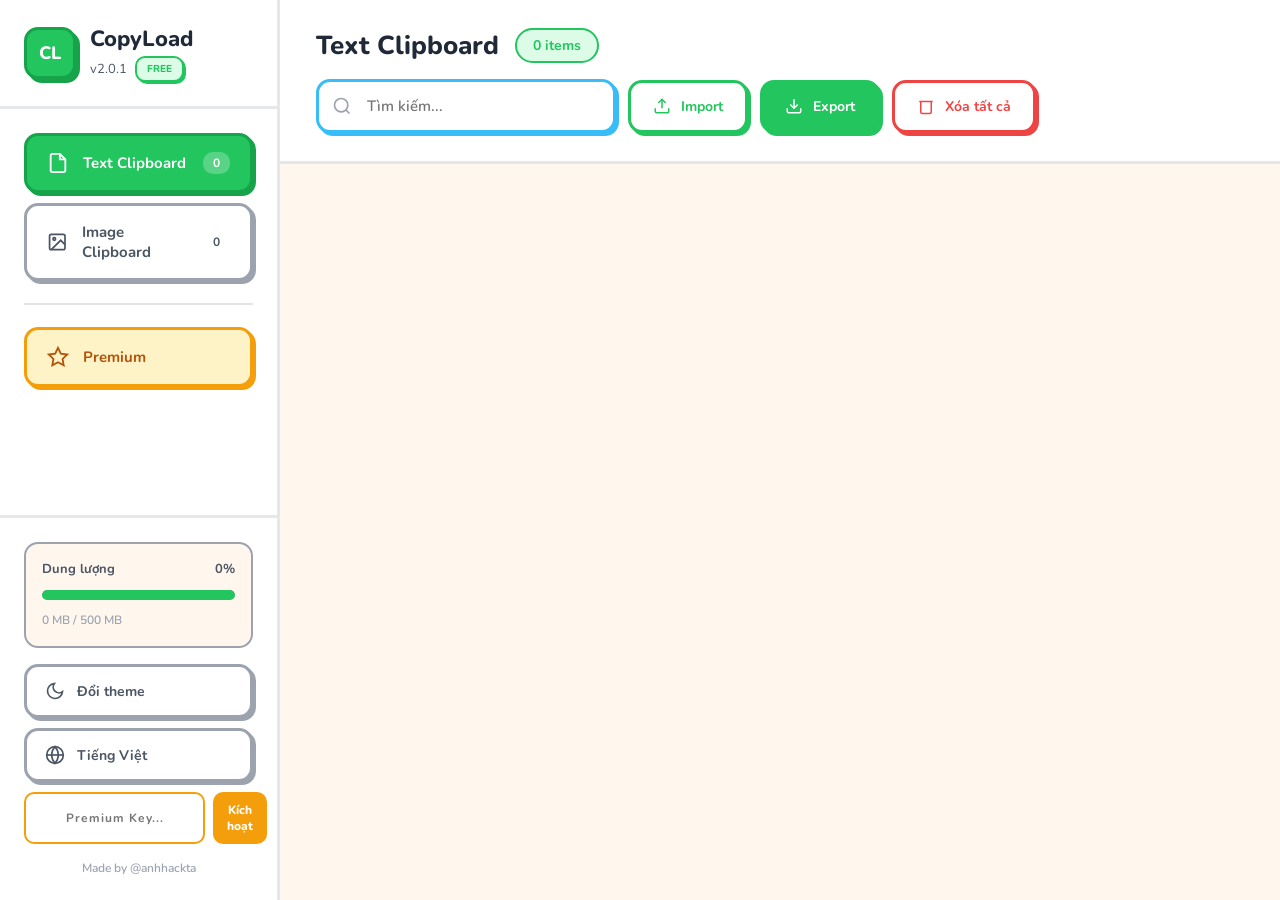
==== commit 5b7c0712: "upload ver 2.0.0" ====
--- a/index.html
+++ b/index.html
@@ -4,7 +4,7 @@
 <head>
   <meta charset="UTF-8">
   <meta name="viewport" content="width=device-width, initial-scale=1.0">
-  <title>CopyLoad Pro - Manager</title>
+  <title>CopyLoad - Manager</title>
   <link rel="stylesheet" href="fullpage.css">
 </head>
 
@@ -18,7 +18,7 @@
           <div class="logo-text">
             <span class="logo-name">CopyLoad</span>
             <div class="logo-version">
-              <span>v3.0</span>
+              <span>v2.0.1</span>
               <span class="premium-badge" id="premiumBadge">FREE</span>
             </div>
           </div>
--- a/fullpage.css
+++ b/fullpage.css
@@ -1,4 +1,4 @@
-/* CopyLoad Pro v3.0 - Full Page Manager (Claymorphism + Vibrant) */
+/* CopyLoad v2.0.1 - Full Page Manager (Claymorphism + Vibrant) */
 @import url('https://fonts.googleapis.com/css2?family=Nunito:wght@500;600;700;800&display=swap');
 
 * {
@@ -573,6 +573,7 @@
     line-height: 1.8;
     display: -webkit-box;
     -webkit-line-clamp: 4;
+    line-clamp: 4;
     -webkit-box-orient: vertical;
     overflow: hidden;
     margin-bottom: 20px;
@@ -649,6 +650,8 @@
     width: 100%;
     height: 100%;
     object-fit: cover;
+    image-rendering: auto;
+    -webkit-image-rendering: auto;
 }
 
 .image-card-overlay {
@@ -661,6 +664,7 @@
     justify-content: flex-end;
     padding: 16px;
     transition: opacity 0.15s ease;
+    z-index: 10;
 }
 
 .image-card:hover .image-card-overlay {
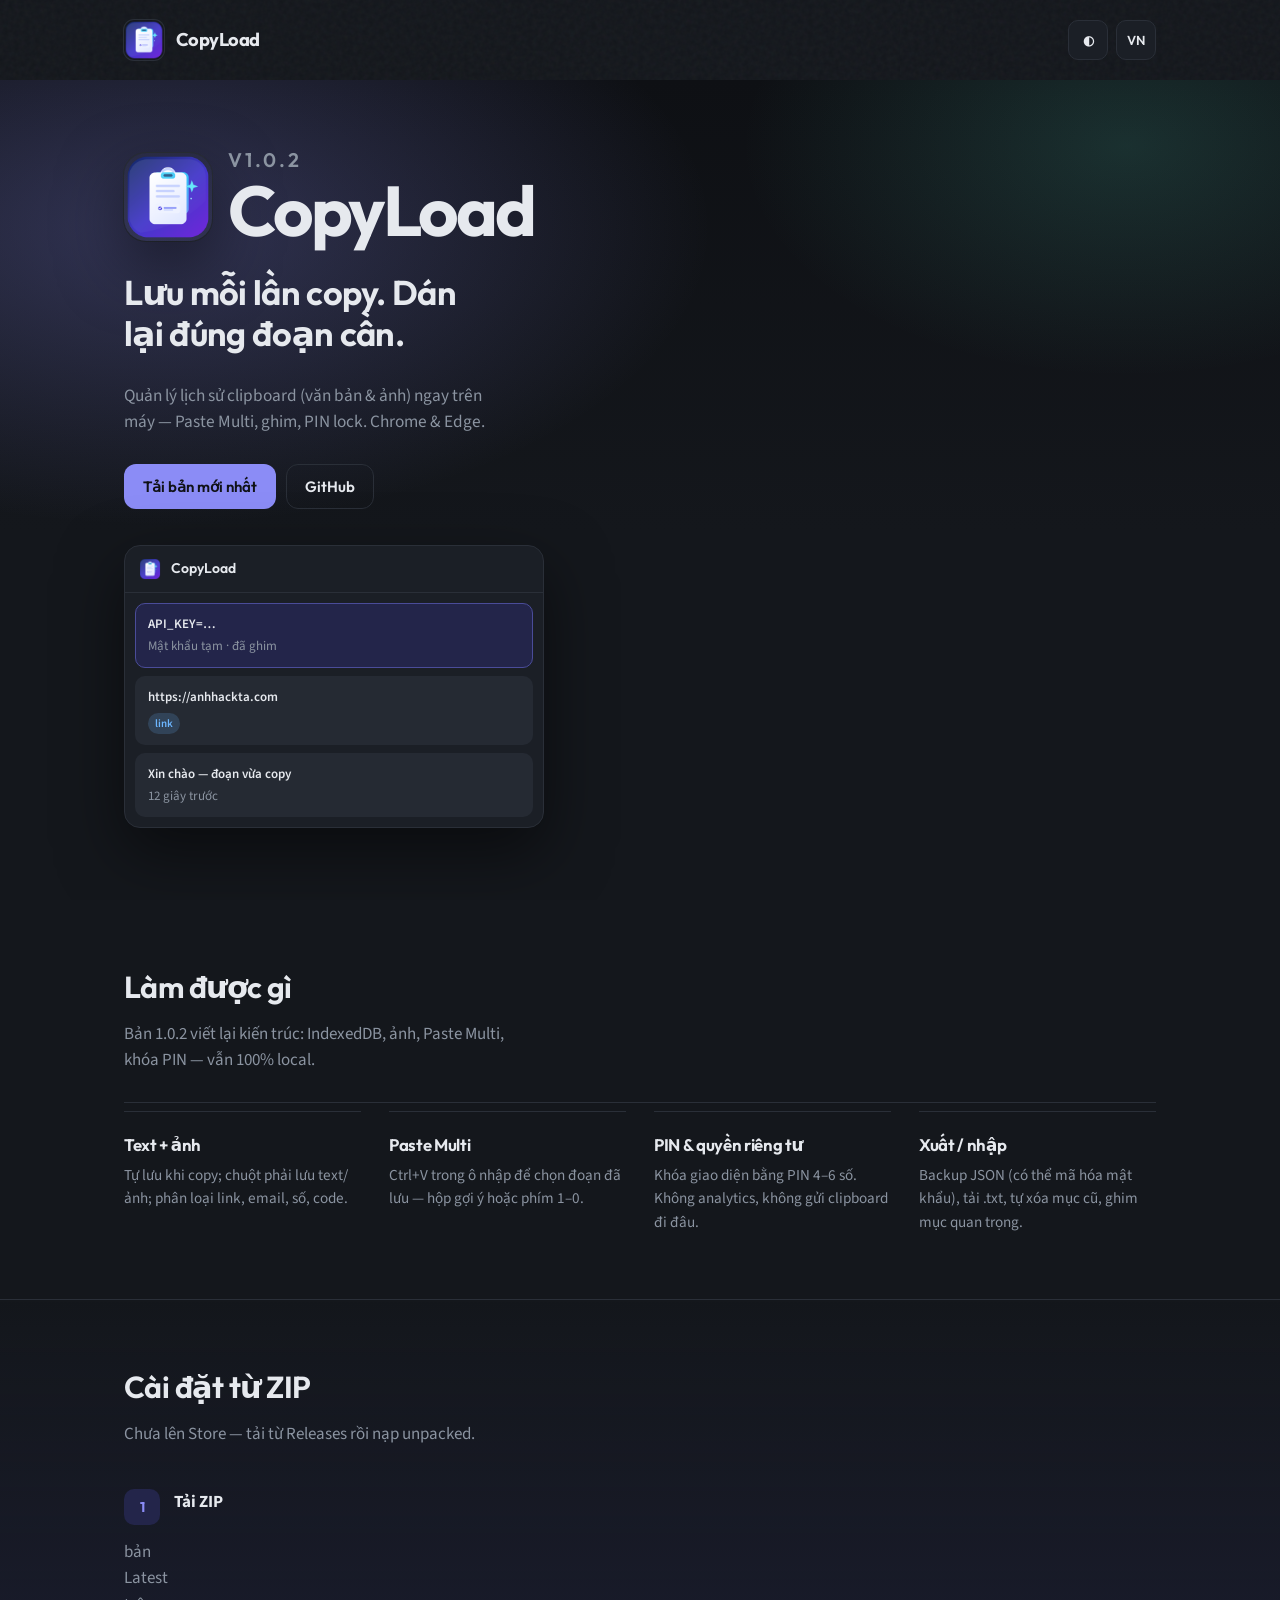
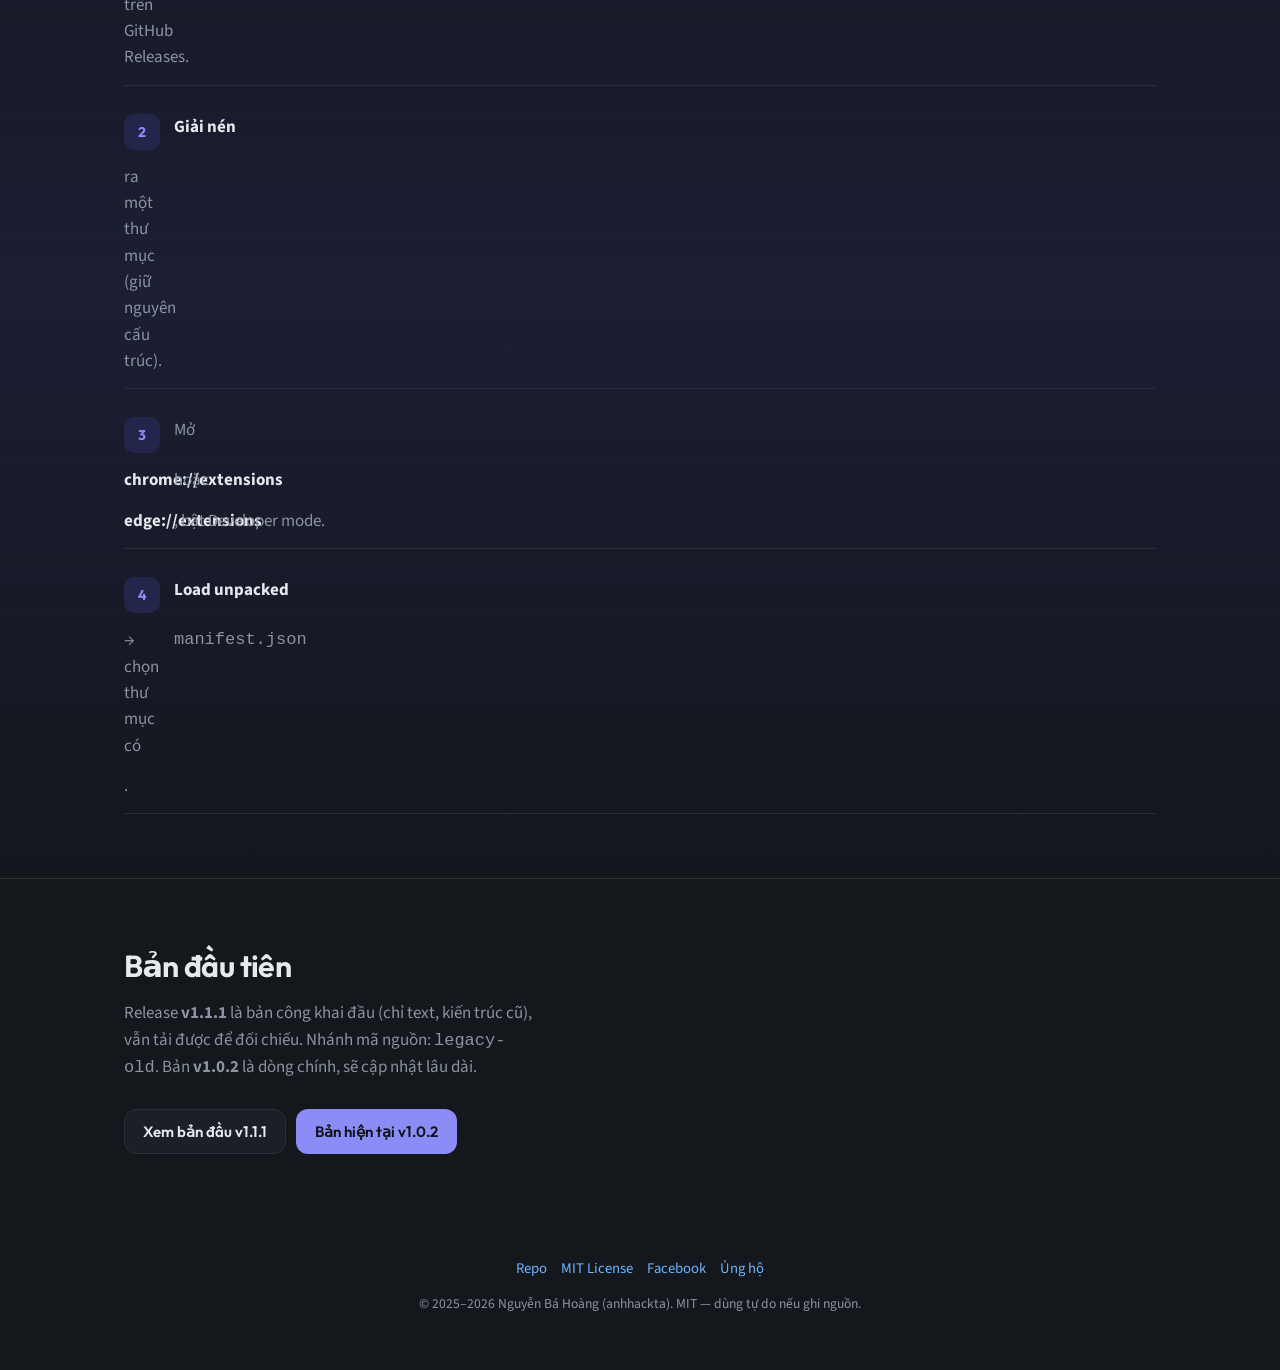
==== commit 982cacba: "docs: rebrand v1.0.2 as current line with MIT and landing Update READMEs for the rebuilt extension, " ====
--- a/index.html
+++ b/index.html
@@ -1,260 +1,570 @@
 <!DOCTYPE html>
-<html lang="vi">
-
+<html lang="vi" data-theme="dark">
 <head>
   <meta charset="UTF-8">
-  <meta name="viewport" content="width=device-width, initial-scale=1.0">
-  <title>CopyLoad - Manager</title>
-  <link rel="stylesheet" href="fullpage.css">
+  <meta name="viewport" content="width=device-width, initial-scale=1">
+  <title>CopyLoad — Clipboard history for Chrome & Edge</title>
+  <meta name="description" content="CopyLoad lưu lịch sử clipboard (văn bản & ảnh) trên máy bạn. Paste Multi, PIN lock, xuất/nhập dữ liệu. Chrome & Edge.">
+  <link rel="icon" href="icons/icon128.png">
+  <meta property="og:title" content="CopyLoad — Clipboard Manager">
+  <meta property="og:description" content="Lịch sử clipboard thông minh: text + ảnh, Paste Multi, PIN. Dữ liệu chỉ lưu local.">
+  <meta property="og:image" content="icons/logo.png">
+  <meta name="theme-color" content="#14171c">
+  <link rel="preconnect" href="https://fonts.googleapis.com">
+  <link rel="preconnect" href="https://fonts.gstatic.com" crossorigin>
+  <link href="https://fonts.googleapis.com/css2?family=Outfit:wght@500;600;700&family=Source+Sans+3:wght@400;500;600&display=swap" rel="stylesheet">
+  <style>
+    :root, :root[data-theme="dark"] {
+      --bg: #14171c;
+      --bg-deep: #0e1014;
+      --surface: #1b1f26;
+      --hover: #252a33;
+      --border: #2a2f38;
+      --text: #e6e9ee;
+      --muted: #8b94a1;
+      --accent: #8b8cf6;
+      --accent-weak: #23254a;
+      --accent-line: #4a4c99;
+      --on-accent: #101217;
+      --c-link: #6cb6ff;
+      --c-email: #56d4bc;
+      --shadow: 0 24px 64px rgba(0, 0, 0, 0.5);
+      color-scheme: dark;
+    }
+    :root[data-theme="light"] {
+      --bg: #f4f5f7;
+      --bg-deep: #e8eaee;
+      --surface: #ffffff;
+      --hover: #eef0f3;
+      --border: #e3e6ea;
+      --text: #1b1f24;
+      --muted: #636c76;
+      --accent: #4f46e5;
+      --accent-weak: #eceafd;
+      --accent-line: #b9b5f3;
+      --on-accent: #ffffff;
+      --c-link: #0969da;
+      --c-email: #0e8a7d;
+      --shadow: 0 24px 64px rgba(27, 31, 36, 0.12);
+      color-scheme: light;
+    }
+
+    *, *::before, *::after { box-sizing: border-box; }
+    html { scroll-behavior: smooth; }
+    body {
+      margin: 0;
+      min-height: 100vh;
+      font: 400 17px/1.55 "Source Sans 3", system-ui, sans-serif;
+      background: var(--bg);
+      color: var(--text);
+      -webkit-font-smoothing: antialiased;
+    }
+    h1, h2, h3 { font-family: Outfit, system-ui, sans-serif; font-weight: 650; letter-spacing: -0.02em; margin: 0; }
+    p { margin: 0; }
+    a { color: var(--c-link); text-decoration: none; }
+    a:hover { text-decoration: underline; }
+
+    .grain {
+      pointer-events: none;
+      position: fixed;
+      inset: 0;
+      z-index: 0;
+      opacity: 0.04;
+      background-image: url("data:image/svg+xml,%3Csvg viewBox='0 0 200 200' xmlns='http://www.w3.org/2000/svg'%3E%3Cfilter id='n'%3E%3CfeTurbulence type='fractalNoise' baseFrequency='0.85' numOctaves='3' stitchTiles='stitch'/%3E%3C/filter%3E%3Crect width='100%25' height='100%25' filter='url(%23n)'/%3E%3C/svg%3E");
+    }
+
+    .shell { position: relative; z-index: 1; }
+
+    .top {
+      display: flex;
+      align-items: center;
+      justify-content: space-between;
+      max-width: 1080px;
+      margin: 0 auto;
+      padding: 20px 24px;
+    }
+    .brand {
+      display: flex;
+      align-items: center;
+      gap: 12px;
+      color: inherit;
+      text-decoration: none;
+    }
+    .brand:hover { text-decoration: none; }
+    .brand img {
+      width: 40px;
+      height: 40px;
+      border-radius: 10px;
+      box-shadow: 0 0 0 1px var(--border);
+    }
+    .brand-name {
+      font-family: Outfit, sans-serif;
+      font-weight: 700;
+      font-size: 1.15rem;
+      letter-spacing: -0.03em;
+    }
+    .top-actions { display: flex; gap: 8px; }
+    .icon-btn {
+      width: 40px;
+      height: 40px;
+      border-radius: 10px;
+      border: 1px solid var(--border);
+      background: var(--surface);
+      color: var(--text);
+      cursor: pointer;
+      font: 600 13px Outfit, sans-serif;
+      transition: background 0.15s, border-color 0.15s;
+    }
+    .icon-btn:hover { background: var(--hover); border-color: var(--accent-line); }
+
+    /* Hero — one composition, brand-first */
+    .hero {
+      position: relative;
+      min-height: calc(100vh - 80px);
+      display: grid;
+      align-items: end;
+      overflow: hidden;
+      isolation: isolate;
+    }
+    .hero-bg {
+      position: absolute;
+      inset: 0;
+      z-index: -1;
+      background:
+        radial-gradient(900px 480px at 12% 18%, color-mix(in srgb, var(--accent) 28%, transparent), transparent 62%),
+        radial-gradient(700px 420px at 88% 8%, color-mix(in srgb, var(--c-email) 16%, transparent), transparent 55%),
+        linear-gradient(180deg, var(--bg-deep) 0%, var(--bg) 55%, var(--bg) 100%);
+    }
+    .hero-inner {
+      max-width: 1080px;
+      width: 100%;
+      margin: 0 auto;
+      padding: 48px 24px 72px;
+      display: grid;
+      gap: 28px;
+      justify-items: start;
+    }
+    .hero-mark {
+      display: flex;
+      align-items: center;
+      gap: 16px;
+      animation: rise 0.7s ease both;
+    }
+    .hero-mark img {
+      width: 88px;
+      height: 88px;
+      border-radius: 22px;
+      box-shadow: var(--shadow), 0 0 0 1px var(--border);
+    }
+    .hero-brand {
+      font-family: Outfit, sans-serif;
+      font-size: clamp(2.6rem, 7vw, 4.4rem);
+      font-weight: 700;
+      letter-spacing: -0.045em;
+      line-height: 0.95;
+    }
+    .hero-brand span {
+      display: block;
+      font-size: 0.28em;
+      font-weight: 600;
+      letter-spacing: 0.14em;
+      text-transform: uppercase;
+      color: var(--muted);
+      margin-bottom: 8px;
+    }
+    .hero h1 {
+      max-width: 16ch;
+      font-size: clamp(1.55rem, 3.4vw, 2.15rem);
+      line-height: 1.2;
+      animation: rise 0.7s 0.08s ease both;
+    }
+    .hero .lead {
+      max-width: 42ch;
+      color: var(--muted);
+      font-size: 1.08rem;
+      animation: rise 0.7s 0.14s ease both;
+    }
+    .cta {
+      display: flex;
+      flex-wrap: wrap;
+      gap: 10px;
+      animation: rise 0.7s 0.2s ease both;
+    }
+
+    .btn {
+      display: inline-flex;
+      align-items: center;
+      justify-content: center;
+      gap: 8px;
+      padding: 12px 18px;
+      border-radius: 12px;
+      border: 1px solid var(--border);
+      background: var(--surface);
+      color: var(--text);
+      font: 600 15px Outfit, sans-serif;
+      text-decoration: none;
+      cursor: pointer;
+      transition: transform 0.15s, background 0.15s, border-color 0.15s;
+    }
+    .btn:hover { transform: translateY(-1px); text-decoration: none; background: var(--hover); }
+    .btn:active { transform: none; }
+    .btn-primary {
+      background: var(--accent);
+      color: var(--on-accent);
+      border-color: transparent;
+    }
+    .btn-primary:hover { filter: brightness(1.06); background: var(--accent); }
+    .btn-ghost { background: transparent; }
+
+    .mock {
+      width: min(100%, 420px);
+      margin-top: 8px;
+      border-radius: 16px;
+      border: 1px solid var(--border);
+      background: var(--surface);
+      box-shadow: var(--shadow);
+      overflow: hidden;
+      animation: rise 0.8s 0.28s ease both;
+    }
+    .mock-bar {
+      display: flex;
+      align-items: center;
+      gap: 10px;
+      padding: 12px 14px;
+      border-bottom: 1px solid var(--border);
+      font-family: Outfit, sans-serif;
+      font-weight: 600;
+      font-size: 14px;
+    }
+    .mock-bar img { width: 22px; height: 22px; border-radius: 6px; }
+    .mock-list { padding: 10px; display: grid; gap: 8px; }
+    .mock-item {
+      padding: 10px 12px;
+      border-radius: 10px;
+      background: var(--hover);
+      border: 1px solid transparent;
+      font-size: 13px;
+      color: var(--muted);
+    }
+    .mock-item strong { display: block; color: var(--text); font-weight: 600; margin-bottom: 2px; }
+    .mock-item.pin { border-color: var(--accent-line); background: var(--accent-weak); }
+    .chip {
+      display: inline-block;
+      margin-top: 4px;
+      padding: 2px 7px;
+      border-radius: 999px;
+      font-size: 11px;
+      font-weight: 600;
+      background: color-mix(in srgb, var(--c-link) 18%, transparent);
+      color: var(--c-link);
+    }
+
+    @keyframes rise {
+      from { opacity: 0; transform: translateY(18px); }
+      to { opacity: 1; transform: none; }
+    }
+
+    section.block {
+      max-width: 1080px;
+      margin: 0 auto;
+      padding: 64px 24px;
+    }
+    section.block h2 {
+      font-size: clamp(1.5rem, 3vw, 1.9rem);
+      margin-bottom: 10px;
+    }
+    section.block > .sub {
+      color: var(--muted);
+      max-width: 52ch;
+      margin-bottom: 28px;
+    }
+
+    .features {
+      display: grid;
+      grid-template-columns: repeat(auto-fit, minmax(220px, 1fr));
+      gap: 18px 28px;
+      border-top: 1px solid var(--border);
+      padding-top: 8px;
+    }
+    .feat {
+      padding-top: 20px;
+      border-top: 1px solid var(--border);
+    }
+    .feat h3 { font-size: 1.05rem; margin-bottom: 6px; }
+    .feat p { color: var(--muted); font-size: 0.95rem; }
+
+    .steps {
+      margin: 0;
+      padding: 0;
+      list-style: none;
+      display: grid;
+      gap: 14px;
+      counter-reset: step;
+    }
+    .steps li {
+      display: grid;
+      grid-template-columns: 36px 1fr;
+      gap: 14px;
+      align-items: start;
+      padding: 14px 0;
+      border-bottom: 1px solid var(--border);
+      color: var(--muted);
+    }
+    .steps li::before {
+      counter-increment: step;
+      content: counter(step);
+      width: 36px;
+      height: 36px;
+      border-radius: 10px;
+      display: grid;
+      place-items: center;
+      background: var(--accent-weak);
+      color: var(--accent);
+      font: 700 14px Outfit, sans-serif;
+    }
+    .steps strong { color: var(--text); }
+
+    .band {
+      background: linear-gradient(180deg, transparent, color-mix(in srgb, var(--accent-weak) 55%, transparent), transparent);
+      border-block: 1px solid var(--border);
+    }
+
+    footer {
+      max-width: 1080px;
+      margin: 0 auto;
+      padding: 40px 24px 56px;
+      color: var(--muted);
+      font-size: 0.92rem;
+      display: grid;
+      gap: 12px;
+      text-align: center;
+    }
+    footer nav { display: flex; flex-wrap: wrap; gap: 14px; justify-content: center; }
+    footer .copy { font-size: 0.85rem; }
+
+    @media (max-width: 640px) {
+      .hero-mark img { width: 64px; height: 64px; border-radius: 16px; }
+      .hero-inner { padding-bottom: 48px; }
+      .mock { width: 100%; }
+    }
+
+    @media (prefers-reduced-motion: reduce) {
+      *, *::before, *::after {
+        animation: none !important;
+        transition: none !important;
+      }
+    }
+  </style>
 </head>
-
 <body>
-  <div class="app">
-    <!-- Sidebar -->
-    <aside class="sidebar">
-      <div class="sidebar-header">
-        <div class="logo">
-          <div class="logo-icon">CL</div>
-          <div class="logo-text">
-            <span class="logo-name">CopyLoad</span>
-            <div class="logo-version">
-              <span>v2.0.1</span>
-              <span class="premium-badge" id="premiumBadge">FREE</span>
+  <div class="grain" aria-hidden="true"></div>
+  <div class="shell">
+    <header class="top">
+      <a class="brand" href="#">
+        <img src="icons/icon48.png" alt="">
+        <span class="brand-name">CopyLoad</span>
+      </a>
+      <div class="top-actions">
+        <button type="button" class="icon-btn" id="btnTheme" title="Theme" aria-label="Toggle theme">◐</button>
+        <button type="button" class="icon-btn" id="btnLang" title="Language">VN</button>
+      </div>
+    </header>
+
+    <section class="hero">
+      <div class="hero-bg" aria-hidden="true"></div>
+      <div class="hero-inner">
+        <div class="hero-mark">
+          <img src="icons/logo.png" alt="CopyLoad">
+          <div class="hero-brand"><span>v1.0.2</span>CopyLoad</div>
+        </div>
+        <h1 id="t_title">Lưu mỗi lần copy. Dán lại đúng đoạn cần.</h1>
+        <p class="lead" id="t_lead">Quản lý lịch sử clipboard (văn bản &amp; ảnh) ngay trên máy — Paste Multi, ghim, PIN lock. Chrome &amp; Edge.</p>
+        <div class="cta">
+          <a class="btn btn-primary" id="btnDownload" href="https://github.com/anhhackta/CopyLoad-Extension/releases/latest" target="_blank" rel="noopener">
+            <span id="t_download">Tải bản mới nhất</span>
+          </a>
+          <a class="btn btn-ghost" href="https://github.com/anhhackta/CopyLoad-Extension" target="_blank" rel="noopener">GitHub</a>
+        </div>
+        <div class="mock" aria-hidden="true">
+          <div class="mock-bar">
+            <img src="icons/icon48.png" alt="">
+            CopyLoad
+          </div>
+          <div class="mock-list">
+            <div class="mock-item pin">
+              <strong>API_KEY=…</strong>
+              Mật khẩu tạm · đã ghim
+            </div>
+            <div class="mock-item">
+              <strong>https://anhhackta.com</strong>
+              <span class="chip">link</span>
+            </div>
+            <div class="mock-item">
+              <strong>Xin chào — đoạn vừa copy</strong>
+              12 giây trước
             </div>
           </div>
         </div>
       </div>
-
-      <nav class="sidebar-nav">
-        <button class="nav-item active" data-tab="text">
-          <svg viewBox="0 0 24 24" fill="none" stroke="currentColor" stroke-width="2">
-            <path d="M14 2H6a2 2 0 0 0-2 2v16a2 2 0 0 0 2 2h12a2 2 0 0 0 2-2V8z"></path>
-            <polyline points="14 2 14 8 20 8"></polyline>
-          </svg>
-          <span data-i18n="textClipboard">Text Clipboard</span>
-          <span class="nav-count" id="navTextCount">0</span>
-        </button>
-        <button class="nav-item" data-tab="images">
-          <svg viewBox="0 0 24 24" fill="none" stroke="currentColor" stroke-width="2">
-            <rect x="3" y="3" width="18" height="18" rx="2"></rect>
-            <circle cx="8.5" cy="8.5" r="1.5"></circle>
-            <polyline points="21 15 16 10 5 21"></polyline>
-          </svg>
-          <span data-i18n="imageClipboard">Image Clipboard</span>
-          <span class="nav-count" id="navImageCount">0</span>
-        </button>
-
-        <div class="nav-divider"></div>
-
-        <button class="nav-item nav-premium" data-tab="premium" id="premiumNav">
-          <svg viewBox="0 0 24 24" fill="none" stroke="currentColor" stroke-width="2">
-            <polygon
-              points="12 2 15.09 8.26 22 9.27 17 14.14 18.18 21.02 12 17.77 5.82 21.02 7 14.14 2 9.27 8.91 8.26 12 2">
-            </polygon>
-          </svg>
-          <span data-i18n="premium">Premium</span>
-        </button>
+    </section>
+
+    <section class="block" id="features">
+      <h2 id="t_feat_title">Làm được gì</h2>
+      <p class="sub" id="t_feat_sub">Bản 1.0.2 viết lại kiến trúc: IndexedDB, ảnh, Paste Multi, khóa PIN — vẫn 100% local.</p>
+      <div class="features">
+        <article class="feat">
+          <h3 id="t_f1t">Text + ảnh</h3>
+          <p id="t_f1d">Tự lưu khi copy; chuột phải lưu text/ảnh; phân loại link, email, số, code.</p>
+        </article>
+        <article class="feat">
+          <h3 id="t_f2t">Paste Multi</h3>
+          <p id="t_f2d">Ctrl+V trong ô nhập để chọn đoạn đã lưu — hộp gợi ý hoặc phím 1–0.</p>
+        </article>
+        <article class="feat">
+          <h3 id="t_f3t">PIN &amp; quyền riêng tư</h3>
+          <p id="t_f3d">Khóa giao diện bằng PIN 4–6 số. Không analytics, không gửi clipboard đi đâu.</p>
+        </article>
+        <article class="feat">
+          <h3 id="t_f4t">Xuất / nhập</h3>
+          <p id="t_f4d">Backup JSON (có thể mã hóa mật khẩu), tải .txt, tự xóa mục cũ, ghim mục quan trọng.</p>
+        </article>
+      </div>
+    </section>
+
+    <div class="band">
+      <section class="block" id="install">
+        <h2 id="t_install_title">Cài đặt từ ZIP</h2>
+        <p class="sub" id="t_install_sub">Chưa lên Store — tải từ Releases rồi nạp unpacked.</p>
+        <ol class="steps">
+          <li id="t_s1"><strong>Tải ZIP</strong> bản Latest trên GitHub Releases.</li>
+          <li id="t_s2"><strong>Giải nén</strong> ra một thư mục (giữ nguyên cấu trúc).</li>
+          <li id="t_s3">Mở <strong>chrome://extensions</strong> hoặc <strong>edge://extensions</strong>, bật Developer mode.</li>
+          <li id="t_s4"><strong>Load unpacked</strong> → chọn thư mục có <code>manifest.json</code>.</li>
+        </ol>
+      </section>
+    </div>
+
+    <section class="block">
+      <h2 id="t_legacy_title">Bản đầu tiên</h2>
+      <p class="sub" id="t_legacy_body">
+        Release <strong>v1.1.1</strong> là bản công khai đầu (chỉ text, kiến trúc cũ), vẫn tải được để đối chiếu.
+        Nhánh mã nguồn: <code>legacy-old</code>. Bản <strong>v1.0.2</strong> là dòng chính, sẽ cập nhật lâu dài.
+      </p>
+      <div class="cta">
+        <a class="btn" href="https://github.com/anhhackta/CopyLoad-Extension/releases/tag/v1.1.1" target="_blank" rel="noopener" id="t_legacy_btn">Xem bản đầu v1.1.1</a>
+        <a class="btn btn-primary" href="https://github.com/anhhackta/CopyLoad-Extension/releases/latest" target="_blank" rel="noopener" id="t_latest_btn">Bản hiện tại v1.0.2</a>
+      </div>
+    </section>
+
+    <footer>
+      <nav>
+        <a href="https://github.com/anhhackta/CopyLoad-Extension" target="_blank" rel="noopener">Repo</a>
+        <a href="https://github.com/anhhackta/CopyLoad-Extension/blob/main/LICENSE" target="_blank" rel="noopener">MIT License</a>
+        <a href="https://facebook.com/anhhackta.official" target="_blank" rel="noopener">Facebook</a>
+        <a href="https://www.buymeacoffee.com/anhhackta" target="_blank" rel="noopener" id="t_donate">Ủng hộ</a>
       </nav>
-
-      <div class="sidebar-footer">
-        <div class="storage-info">
-          <div class="storage-label">
-            <span data-i18n="storage">Dung lượng</span>
-            <span id="storagePercent">0%</span>
-          </div>
-          <div class="storage-bar-full">
-            <div class="storage-fill-full" id="storageFillFull"></div>
-          </div>
-          <span class="storage-size" id="storageSizeFull">0 MB / 500 MB</span>
-        </div>
-
-        <button class="settings-btn" id="toggleThemeFull">
-          <svg id="themeIconFull" viewBox="0 0 24 24" fill="none" stroke="currentColor" stroke-width="2">
-            <path d="M21 12.79A9 9 0 1 1 11.21 3 7 7 0 0 0 21 12.79z"></path>
-          </svg>
-          <span data-i18n="toggleTheme">Đổi theme</span>
-        </button>
-
-        <button class="settings-btn" id="toggleLangFull">
-          <svg viewBox="0 0 24 24" fill="none" stroke="currentColor" stroke-width="2">
-            <circle cx="12" cy="12" r="10"></circle>
-            <line x1="2" y1="12" x2="22" y2="12"></line>
-            <path d="M12 2a15.3 15.3 0 0 1 4 10 15.3 15.3 0 0 1-4 10 15.3 15.3 0 0 1-4-10 15.3 15.3 0 0 1 4-10z"></path>
-          </svg>
-          <span id="langLabel">Tiếng Việt</span>
-        </button>
-
-        <!-- Premium Quick Activation -->
-        <div class="premium-quick" id="premiumQuick">
-          <input type="text" class="premium-quick-input" id="premiumKeyQuick" placeholder="Premium Key..."
-            maxlength="20">
-          <button class="premium-quick-btn" id="activateBtnQuick" data-i18n="activate">Kích hoạt</button>
-        </div>
-        <button class="settings-btn danger-btn" id="deactivateBtn" style="display:none;">
-          <svg viewBox="0 0 24 24" fill="none" stroke="currentColor" stroke-width="2">
-            <path d="M18.36 6.64A9 9 0 1 1 5.64 5.64 9 9 0 0 1 18.36 6.64z"></path>
-            <line x1="12" y1="2" x2="12" y2="12"></line>
-          </svg>
-          <span data-i18n="deactivate">Hủy Premium</span>
-        </button>
-
-        <div class="author-credit">
-          <a href="https://github.com/anhhackta/" target="_blank">Made by @anhhackta</a>
-        </div>
-      </div>
-    </aside>
-
-    <!-- Main Content -->
-    <main class="main-content">
-      <header class="content-header">
-        <div class="header-left">
-          <h1 id="pageTitle" data-i18n="textClipboard">Text Clipboard</h1>
-          <span class="item-count" id="itemCount">0 items</span>
-        </div>
-        <div class="header-actions">
-          <div class="search-box">
-            <svg viewBox="0 0 24 24" fill="none" stroke="currentColor" stroke-width="2">
-              <circle cx="11" cy="11" r="8"></circle>
-              <path d="M21 21l-4.35-4.35"></path>
-            </svg>
-            <input type="text" id="searchInputFull" placeholder="Tìm kiếm..." data-i18n-placeholder="search">
-          </div>
-          <button class="action-btn" id="importBtnFull">
-            <svg viewBox="0 0 24 24" fill="none" stroke="currentColor" stroke-width="2">
-              <path d="M21 15v4a2 2 0 0 1-2 2H5a2 2 0 0 1-2-2v-4"></path>
-              <polyline points="17 8 12 3 7 8"></polyline>
-              <line x1="12" y1="3" x2="12" y2="15"></line>
-            </svg>
-            <span data-i18n="import">Import</span>
-          </button>
-          <button class="action-btn primary" id="exportBtnFull">
-            <svg viewBox="0 0 24 24" fill="none" stroke="currentColor" stroke-width="2">
-              <path d="M21 15v4a2 2 0 0 1-2 2H5a2 2 0 0 1-2-2v-4"></path>
-              <polyline points="7 10 12 15 17 10"></polyline>
-              <line x1="12" y1="15" x2="12" y2="3"></line>
-            </svg>
-            <span data-i18n="export">Export</span>
-          </button>
-          <button class="action-btn danger" id="clearAllBtnFull">
-            <svg viewBox="0 0 24 24" fill="none" stroke="currentColor" stroke-width="2">
-              <polyline points="3 6 5 6 21 6"></polyline>
-              <path d="M19 6v14a2 2 0 0 1-2 2H7a2 2 0 0 1-2-2V6"></path>
-            </svg>
-            <span data-i18n="clearAll">Xóa tất cả</span>
-          </button>
-        </div>
-      </header>
-
-      <!-- Text Content -->
-      <div class="content-area active" id="textContent">
-        <div class="text-grid" id="textGridFull"></div>
-      </div>
-
-      <!-- Image Content -->
-      <div class="content-area" id="imageContent">
-        <div class="image-grid-full" id="imageGridFull"></div>
-      </div>
-
-      <!-- Premium Content -->
-      <div class="content-area" id="premiumContent">
-        <div class="premium-section" id="premiumSection">
-          <div class="premium-icon">
-            <svg viewBox="0 0 24 24" fill="none" stroke="currentColor" stroke-width="2">
-              <polygon
-                points="12 2 15.09 8.26 22 9.27 17 14.14 18.18 21.02 12 17.77 5.82 21.02 7 14.14 2 9.27 8.91 8.26 12 2">
-              </polygon>
-            </svg>
-          </div>
-          <h2 class="premium-title" data-i18n="upgradeToPro">Nâng cấp lên Premium</h2>
-          <p class="premium-desc" data-i18n="premiumDesc">Mở khóa tất cả tính năng nâng cao với giấy phép vĩnh viễn.</p>
-
-          <div class="premium-features">
-            <div class="premium-feature">
-              <svg viewBox="0 0 24 24" fill="none" stroke="currentColor" stroke-width="2">
-                <polyline points="20 6 9 17 4 12"></polyline>
-              </svg>
-              <span data-i18n="feat1">Không giới hạn ảnh</span>
-            </div>
-            <div class="premium-feature">
-              <svg viewBox="0 0 24 24" fill="none" stroke="currentColor" stroke-width="2">
-                <polyline points="20 6 9 17 4 12"></polyline>
-              </svg>
-              <span data-i18n="feat2">Dung lượng lưu trữ không giới hạn</span>
-            </div>
-            <div class="premium-feature">
-              <svg viewBox="0 0 24 24" fill="none" stroke="currentColor" stroke-width="2">
-                <polyline points="20 6 9 17 4 12"></polyline>
-              </svg>
-              <span data-i18n="feat3">Thư mục quản lý text</span>
-            </div>
-            <div class="premium-feature">
-              <svg viewBox="0 0 24 24" fill="none" stroke="currentColor" stroke-width="2">
-                <polyline points="20 6 9 17 4 12"></polyline>
-              </svg>
-              <span data-i18n="feat4">Tìm kiếm nâng cao</span>
-            </div>
-            <div class="premium-feature">
-              <svg viewBox="0 0 24 24" fill="none" stroke="currentColor" stroke-width="2">
-                <polyline points="20 6 9 17 4 12"></polyline>
-              </svg>
-              <span data-i18n="feat5">Tự động loại bỏ text trùng lặp</span>
-            </div>
-            <div class="premium-feature">
-              <svg viewBox="0 0 24 24" fill="none" stroke="currentColor" stroke-width="2">
-                <polyline points="20 6 9 17 4 12"></polyline>
-              </svg>
-              <span data-i18n="feat6">Tùy chỉnh background</span>
-            </div>
-          </div>
-
-          <div class="premium-input-group" id="activationGroup">
-            <input type="text" class="premium-input" id="premiumKeyInput" placeholder="Nhập key..." maxlength="20">
-            <button class="premium-activate" id="activateBtn" data-i18n="activate">Kích hoạt</button>
-          </div>
-
-          <div class="premium-success" id="premiumSuccess" style="display: none;">
-            <svg viewBox="0 0 24 24" fill="none" stroke="currentColor" stroke-width="2">
-              <polyline points="20 6 9 17 4 12"></polyline>
-            </svg>
-            <h3 data-i18n="activated">Đã kích hoạt thành công!</h3>
-            <p data-i18n="enjoyPro">Bạn đã mở khóa tất cả tính năng Premium.</p>
-          </div>
-        </div>
-      </div>
-    </main>
+      <p class="copy" id="t_copy">© 2025–2026 Nguyễn Bá Hoàng (anhhackta). MIT — dùng tự do nếu ghi nguồn.</p>
+    </footer>
   </div>
 
-  <!-- Modals -->
-  <div id="modalFull" class="modal-overlay">
-    <div class="modal-box">
-      <h3 id="modalTitle" data-i18n="confirmDelete">Xác nhận xóa?</h3>
-      <p id="modalText" data-i18n="deleteWarning">Dữ liệu sẽ bị xóa vĩnh viễn.</p>
-      <div class="modal-actions">
-        <button class="modal-btn" id="modalCancel" data-i18n="cancel">Hủy</button>
-        <button class="modal-btn danger" id="modalConfirm" data-i18n="delete">Xóa</button>
-      </div>
-    </div>
-  </div>
-
-  <div id="imagePreviewFull" class="image-preview-overlay">
-    <img id="previewImgFull" src="" alt="">
-    <div class="preview-info">
-      <span id="previewSize"></span>
-      <span id="previewTime"></span>
-    </div>
-    <div class="preview-actions">
-      <button class="preview-btn" id="previewCopy" data-i18n="copy">Copy</button>
-      <button class="preview-btn" id="previewDownload" data-i18n="download">Tải xuống</button>
-      <button class="preview-btn danger" id="previewDelete" data-i18n="delete">Xóa</button>
-      <button class="preview-btn" id="previewClose" data-i18n="close">Đóng</button>
-    </div>
-  </div>
-
-  <input type="file" id="importFileFull" style="display:none" accept=".txt,.json">
-  <input type="file" id="uploadImageInput" style="display:none" accept="image/*" multiple>
-
-  <script src="db.js"></script>
-  <script src="fullpage.js"></script>
+  <script>
+    const dict = {
+      vi: {
+        title: "Lưu mỗi lần copy. Dán lại đúng đoạn cần.",
+        lead: "Quản lý lịch sử clipboard (văn bản & ảnh) ngay trên máy — Paste Multi, ghim, PIN lock. Chrome & Edge.",
+        download: "Tải bản mới nhất",
+        feat_title: "Làm được gì",
+        feat_sub: "Bản 1.0.2 viết lại kiến trúc: IndexedDB, ảnh, Paste Multi, khóa PIN — vẫn 100% local.",
+        f1t: "Text + ảnh", f1d: "Tự lưu khi copy; chuột phải lưu text/ảnh; phân loại link, email, số, code.",
+        f2t: "Paste Multi", f2d: "Ctrl+V trong ô nhập để chọn đoạn đã lưu — hộp gợi ý hoặc phím 1–0.",
+        f3t: "PIN & quyền riêng tư", f3d: "Khóa giao diện bằng PIN 4–6 số. Không analytics, không gửi clipboard đi đâu.",
+        f4t: "Xuất / nhập", f4d: "Backup JSON (có thể mã hóa mật khẩu), tải .txt, tự xóa mục cũ, ghim mục quan trọng.",
+        install_title: "Cài đặt từ ZIP",
+        install_sub: "Chưa lên Store — tải từ Releases rồi nạp unpacked.",
+        s1: "<strong>Tải ZIP</strong> bản Latest trên GitHub Releases.",
+        s2: "<strong>Giải nén</strong> ra một thư mục (giữ nguyên cấu trúc).",
+        s3: "Mở <strong>chrome://extensions</strong> hoặc <strong>edge://extensions</strong>, bật Developer mode.",
+        s4: "<strong>Load unpacked</strong> → chọn thư mục có <code>manifest.json</code>.",
+        legacy_title: "Bản đầu tiên",
+        legacy_body: "Release <strong>v1.1.1</strong> là bản công khai đầu (chỉ text, kiến trúc cũ), vẫn tải được để đối chiếu. Nhánh mã nguồn: <code>legacy-old</code>. Bản <strong>v1.0.2</strong> là dòng chính, sẽ cập nhật lâu dài.",
+        legacy_btn: "Xem bản đầu v1.1.1",
+        latest_btn: "Bản hiện tại v1.0.2",
+        donate: "Ủng hộ",
+        copy: "© 2025–2026 Nguyễn Bá Hoàng (anhhackta). MIT — dùng tự do nếu ghi nguồn."
+      },
+      en: {
+        title: "Save every copy. Paste the right snippet back.",
+        lead: "Clipboard history for text & images — on your device only. Paste Multi, pin, PIN lock. Chrome & Edge.",
+        download: "Download latest",
+        feat_title: "What you get",
+        feat_sub: "v1.0.2 is a full rebuild: IndexedDB, images, Paste Multi, PIN — still 100% local.",
+        f1t: "Text + images", f1d: "Auto-save on copy; right-click text/images; classify links, emails, numbers, code.",
+        f2t: "Paste Multi", f2d: "Ctrl+V in an input to pick a saved snippet — suggestion box or keys 1–0.",
+        f3t: "PIN & privacy", f3d: "Lock the UI with a 4–6 digit PIN. No analytics; clipboard never leaves the device.",
+        f4t: "Export / import", f4d: "JSON backup (optional password encryption), .txt export, auto-delete, pins.",
+        install_title: "Install from ZIP",
+        install_sub: "Not on the Store yet — download from Releases and load unpacked.",
+        s1: "<strong>Download the ZIP</strong> marked Latest on GitHub Releases.",
+        s2: "<strong>Unzip</strong> into a folder (keep the file structure).",
+        s3: "Open <strong>chrome://extensions</strong> or <strong>edge://extensions</strong>, enable Developer mode.",
+        s4: "<strong>Load unpacked</strong> → pick the folder that contains <code>manifest.json</code>.",
+        legacy_title: "First release",
+        legacy_body: "Release <strong>v1.1.1</strong> is the original public build (text-only, older architecture) — still available for comparison. Source branch: <code>legacy-old</code>. <strong>v1.0.2</strong> is the main line going forward.",
+        legacy_btn: "Open first release v1.1.1",
+        latest_btn: "Current build v1.0.2",
+        donate: "Support",
+        copy: "© 2025–2026 Nguyễn Bá Hoàng (anhhackta). MIT — free to use with attribution."
+      }
+    };
+
+    const $ = (id) => document.getElementById(id);
+    let lang = localStorage.getItem("cl-lang") || "vi";
+    let theme = localStorage.getItem("cl-theme") || "dark";
+
+    function applyTheme() {
+      document.documentElement.setAttribute("data-theme", theme);
+      localStorage.setItem("cl-theme", theme);
+    }
+
+    function applyLang() {
+      const t = dict[lang];
+      document.documentElement.lang = lang;
+      $("btnLang").textContent = lang === "vi" ? "VN" : "EN";
+      $("t_title").textContent = t.title;
+      $("t_lead").textContent = t.lead;
+      $("t_download").textContent = t.download;
+      $("t_feat_title").textContent = t.feat_title;
+      $("t_feat_sub").textContent = t.feat_sub;
+      $("t_f1t").textContent = t.f1t; $("t_f1d").textContent = t.f1d;
+      $("t_f2t").textContent = t.f2t; $("t_f2d").textContent = t.f2d;
+      $("t_f3t").textContent = t.f3t; $("t_f3d").textContent = t.f3d;
+      $("t_f4t").textContent = t.f4t; $("t_f4d").textContent = t.f4d;
+      $("t_install_title").textContent = t.install_title;
+      $("t_install_sub").textContent = t.install_sub;
+      $("t_s1").innerHTML = t.s1;
+      $("t_s2").innerHTML = t.s2;
+      $("t_s3").innerHTML = t.s3;
+      $("t_s4").innerHTML = t.s4;
+      $("t_legacy_title").textContent = t.legacy_title;
+      $("t_legacy_body").innerHTML = t.legacy_body;
+      $("t_legacy_btn").textContent = t.legacy_btn;
+      $("t_latest_btn").textContent = t.latest_btn;
+      $("t_donate").textContent = t.donate;
+      $("t_copy").textContent = t.copy;
+      localStorage.setItem("cl-lang", lang);
+    }
+
+    $("btnTheme").addEventListener("click", () => {
+      theme = theme === "dark" ? "light" : "dark";
+      applyTheme();
+    });
+    $("btnLang").addEventListener("click", () => {
+      lang = lang === "vi" ? "en" : "vi";
+      applyLang();
+    });
+
+    applyTheme();
+    applyLang();
+  </script>
 </body>
-
-</html>+</html>
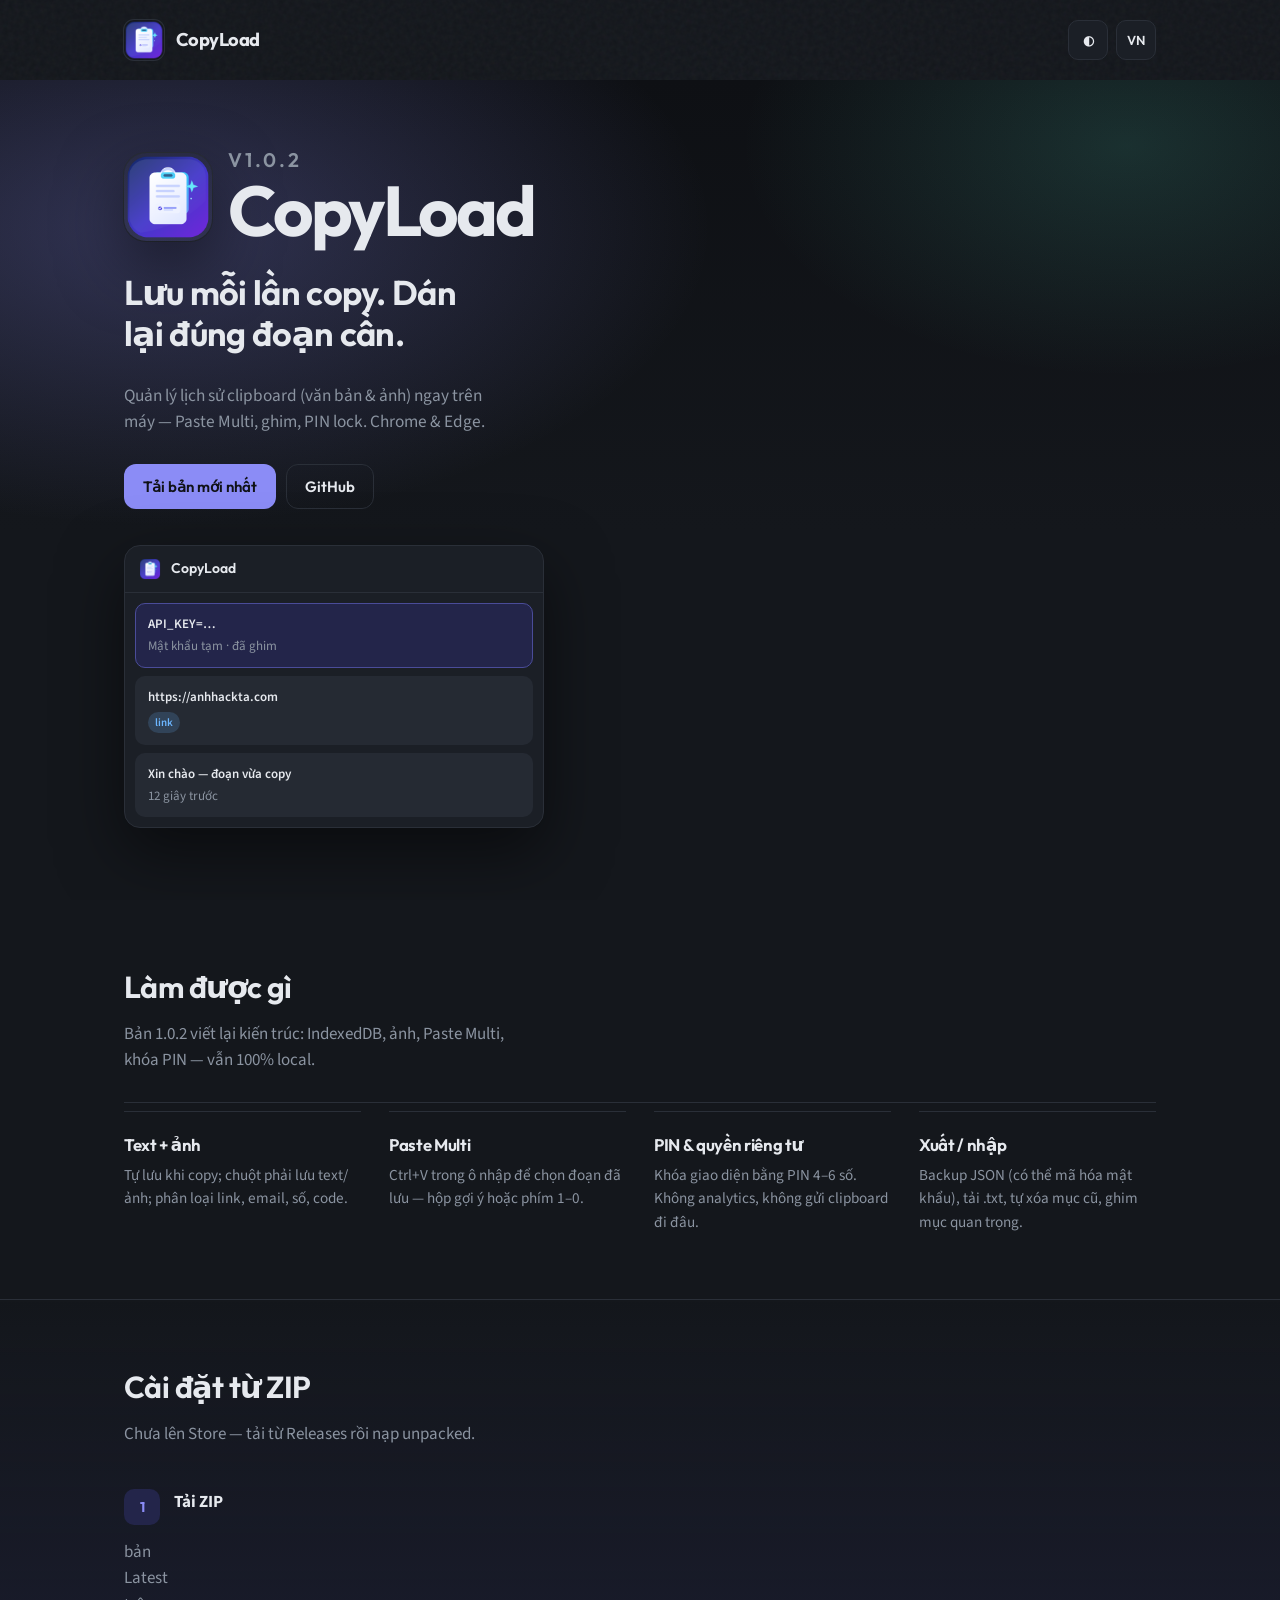
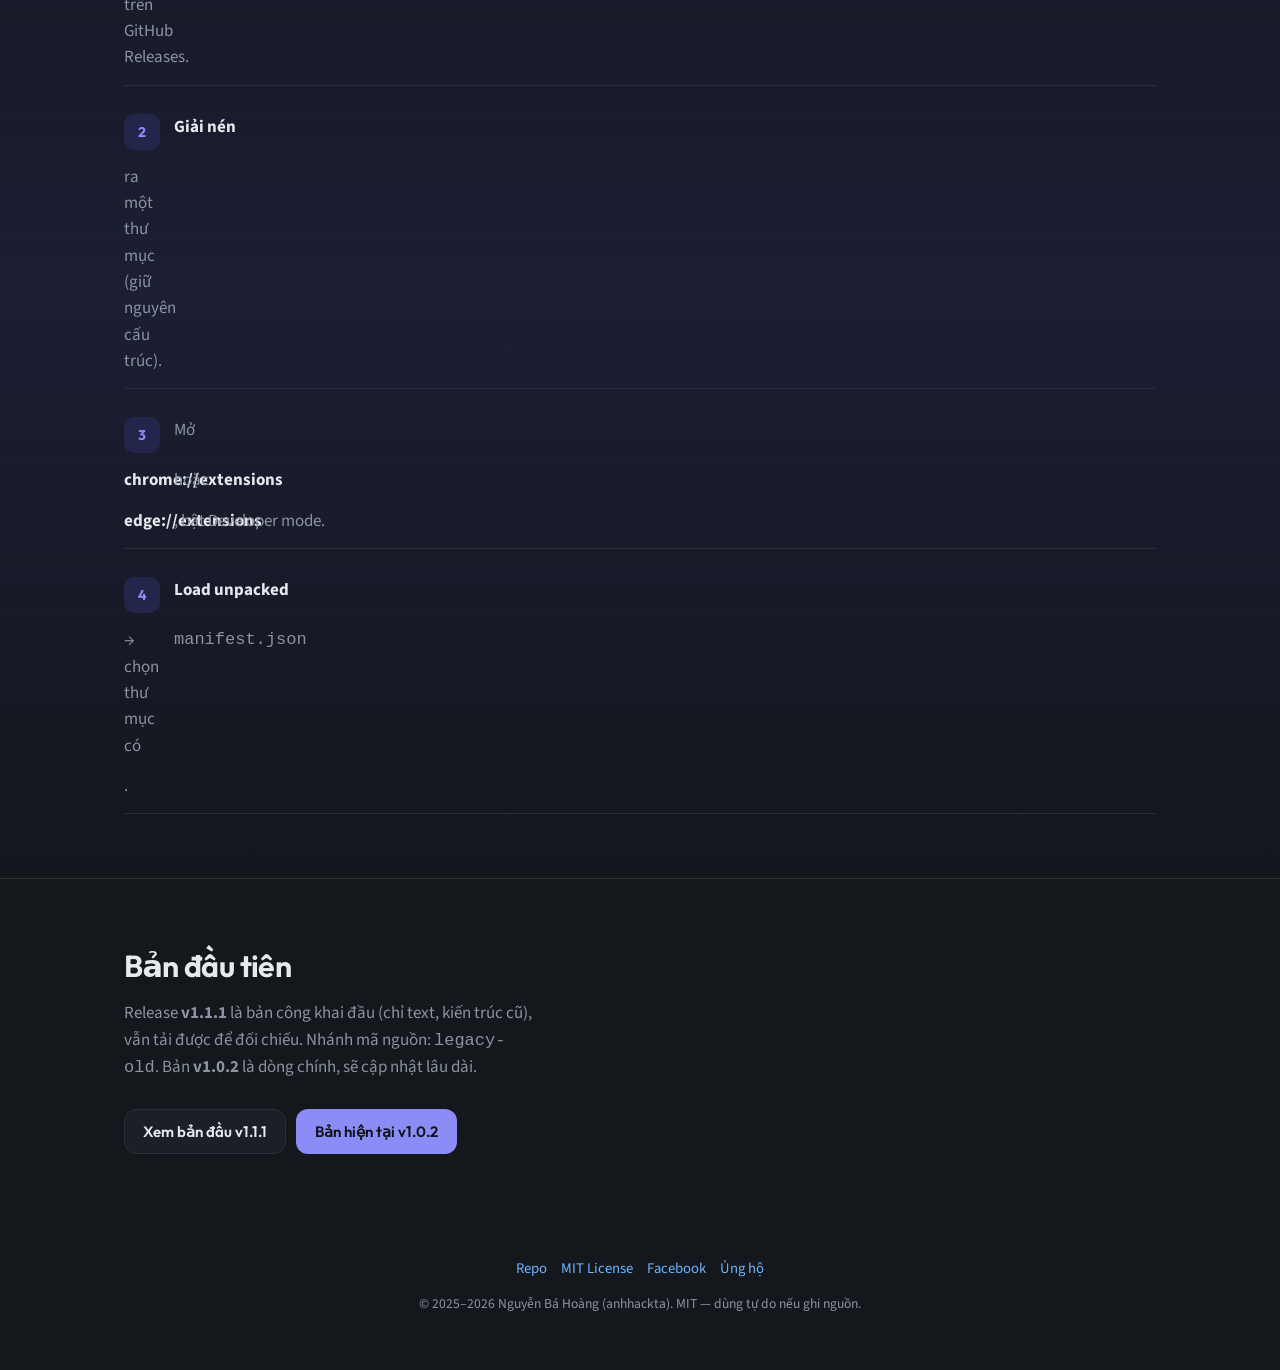
==== commit 7613ca0e: "fix: point landing legacy link to Ver1.1.1 tag Co-authored-by: Cursor <cursoragent@cursor.com>" ====
--- a/index.html
+++ b/index.html
@@ -451,7 +451,7 @@
         Nhánh mã nguồn: <code>legacy-old</code>. Bản <strong>v1.0.2</strong> là dòng chính, sẽ cập nhật lâu dài.
       </p>
       <div class="cta">
-        <a class="btn" href="https://github.com/anhhackta/CopyLoad-Extension/releases/tag/v1.1.1" target="_blank" rel="noopener" id="t_legacy_btn">Xem bản đầu v1.1.1</a>
+        <a class="btn" href="https://github.com/anhhackta/CopyLoad-Extension/releases/tag/Ver1.1.1" target="_blank" rel="noopener" id="t_legacy_btn">Xem bản đầu v1.1.1</a>
         <a class="btn btn-primary" href="https://github.com/anhhackta/CopyLoad-Extension/releases/latest" target="_blank" rel="noopener" id="t_latest_btn">Bản hiện tại v1.0.2</a>
       </div>
     </section>
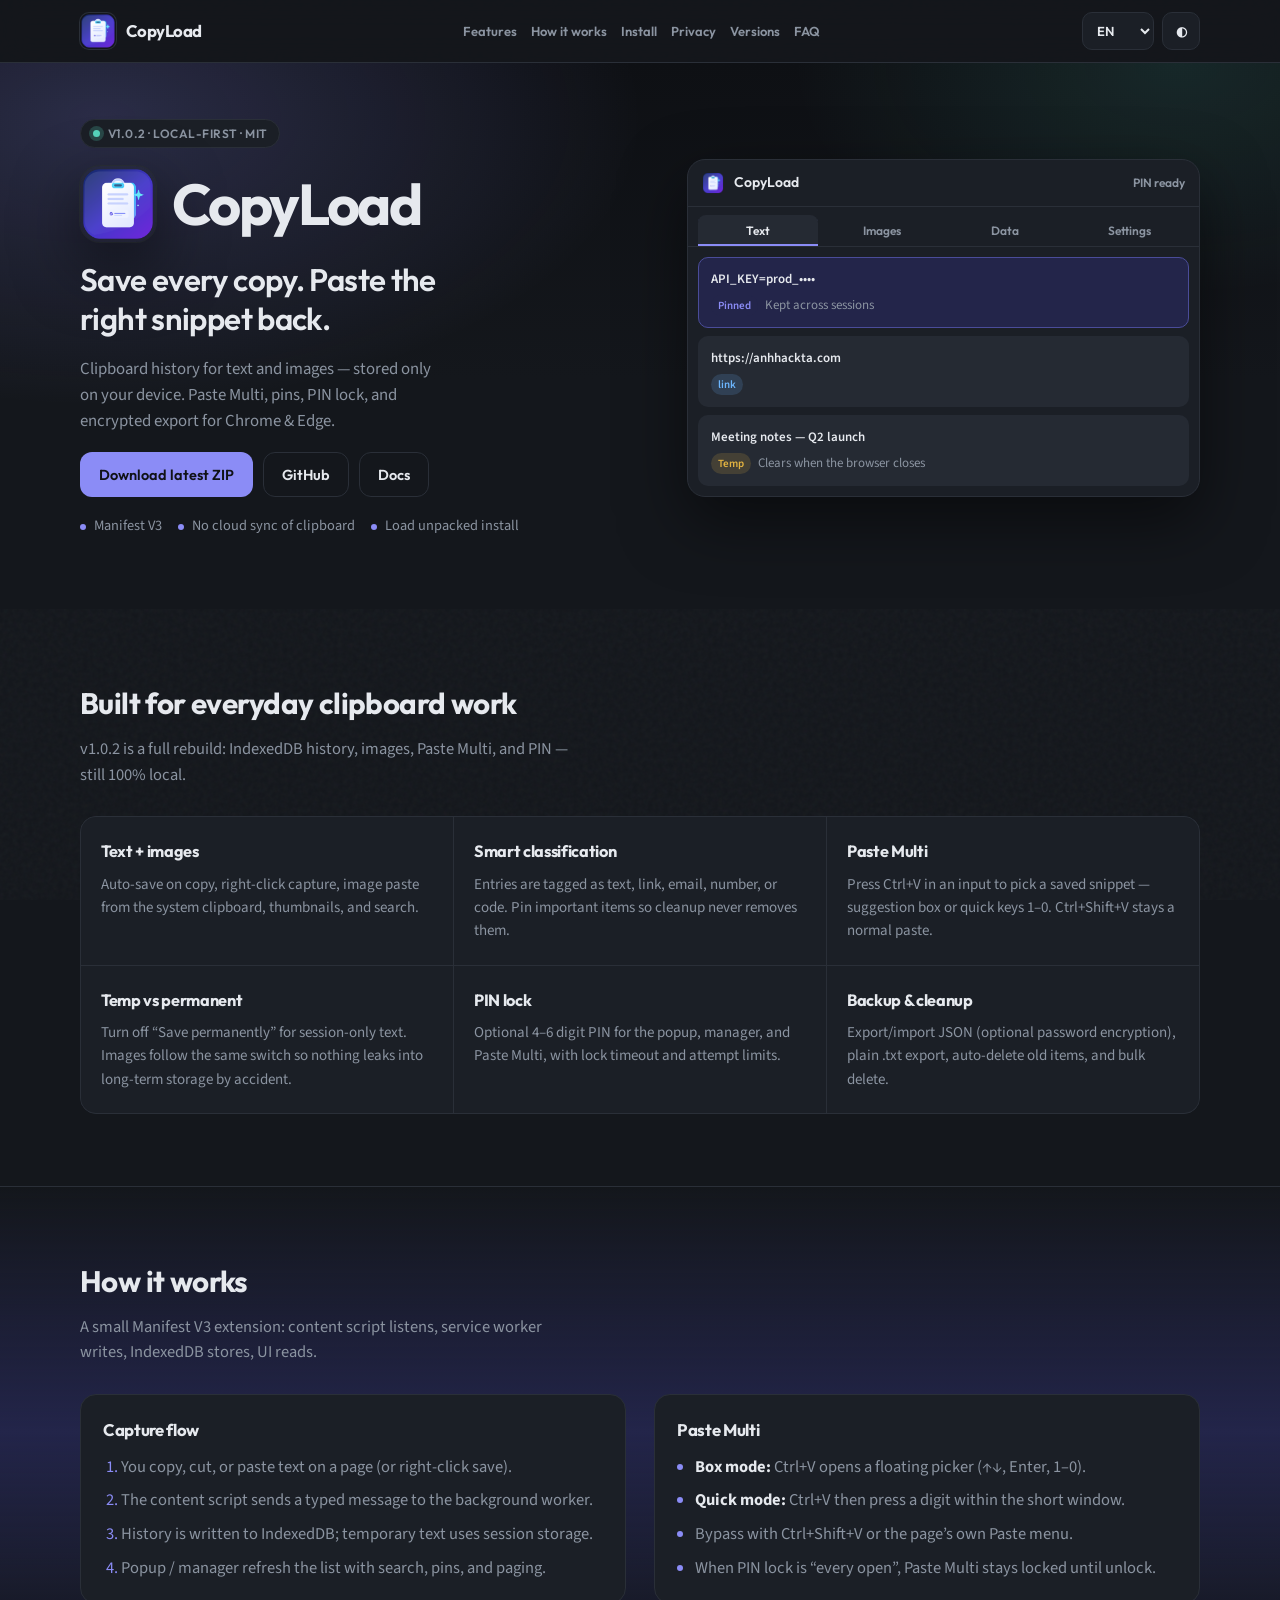
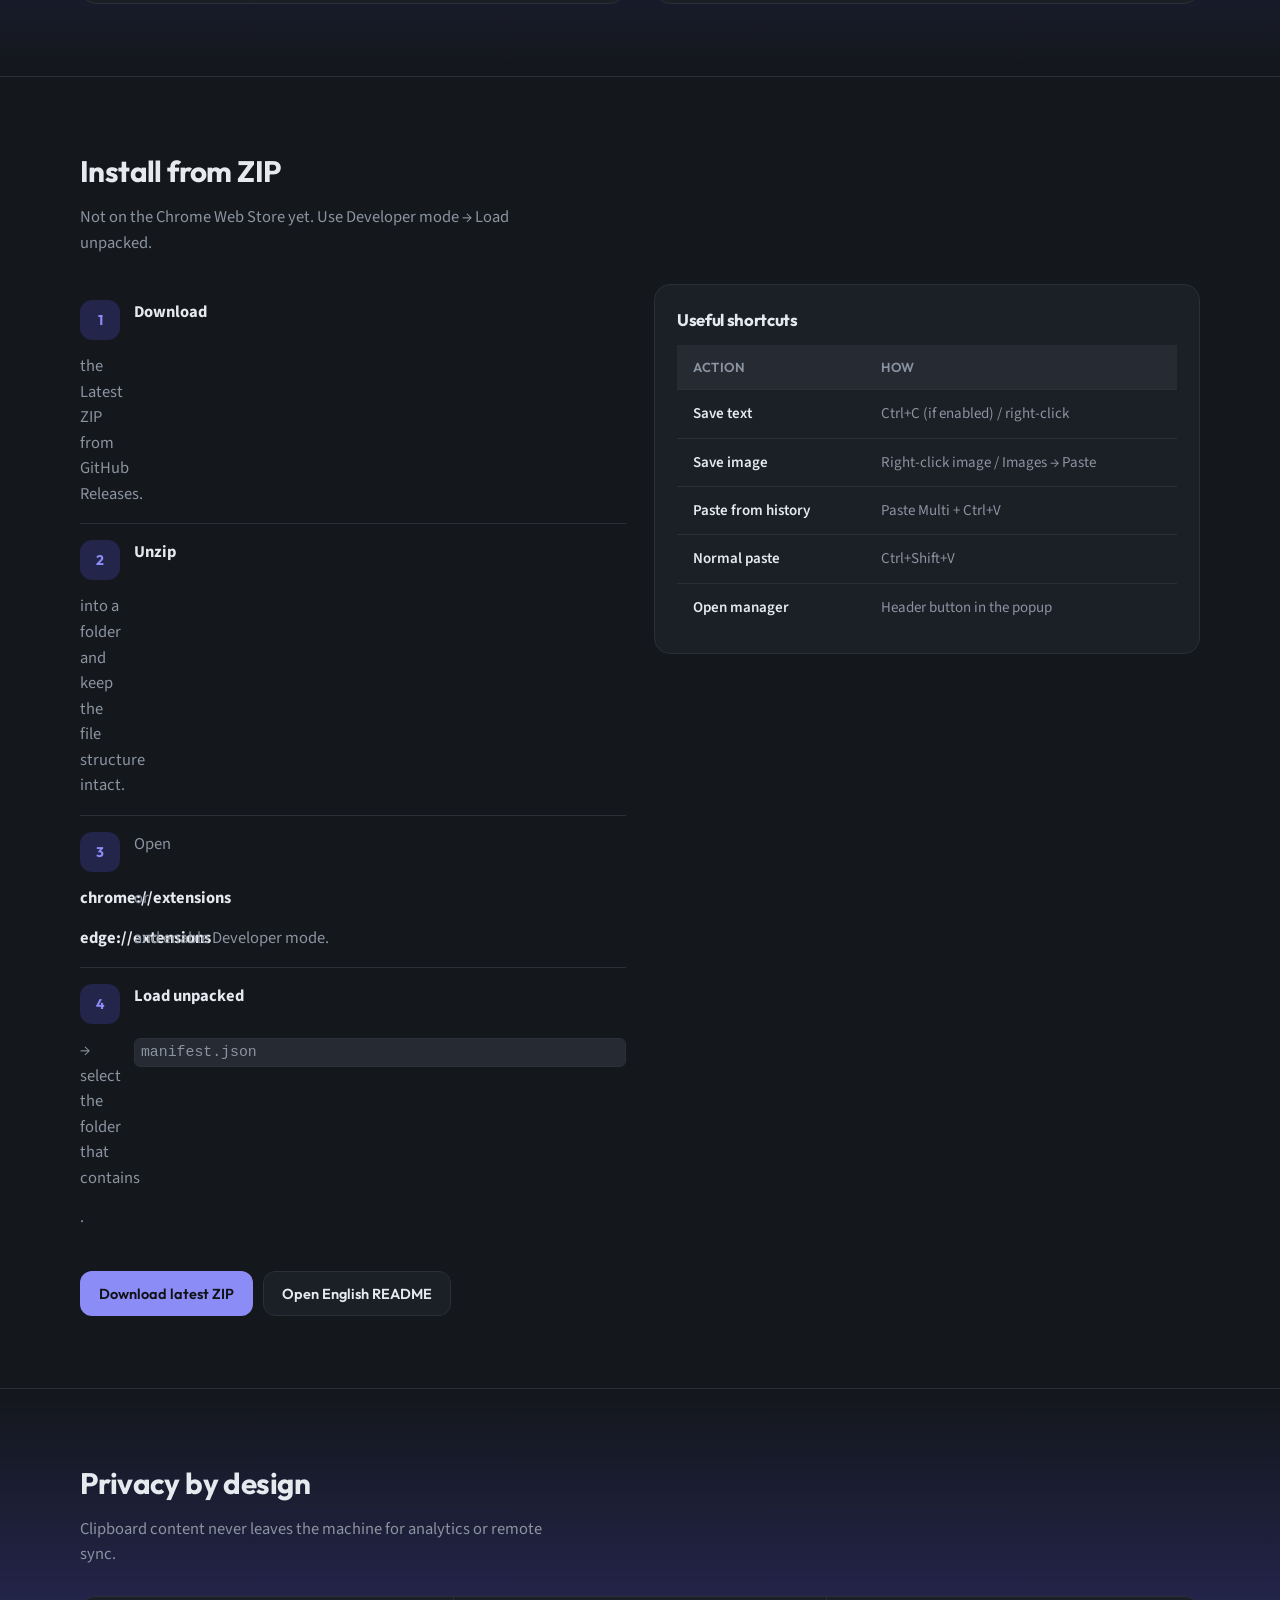
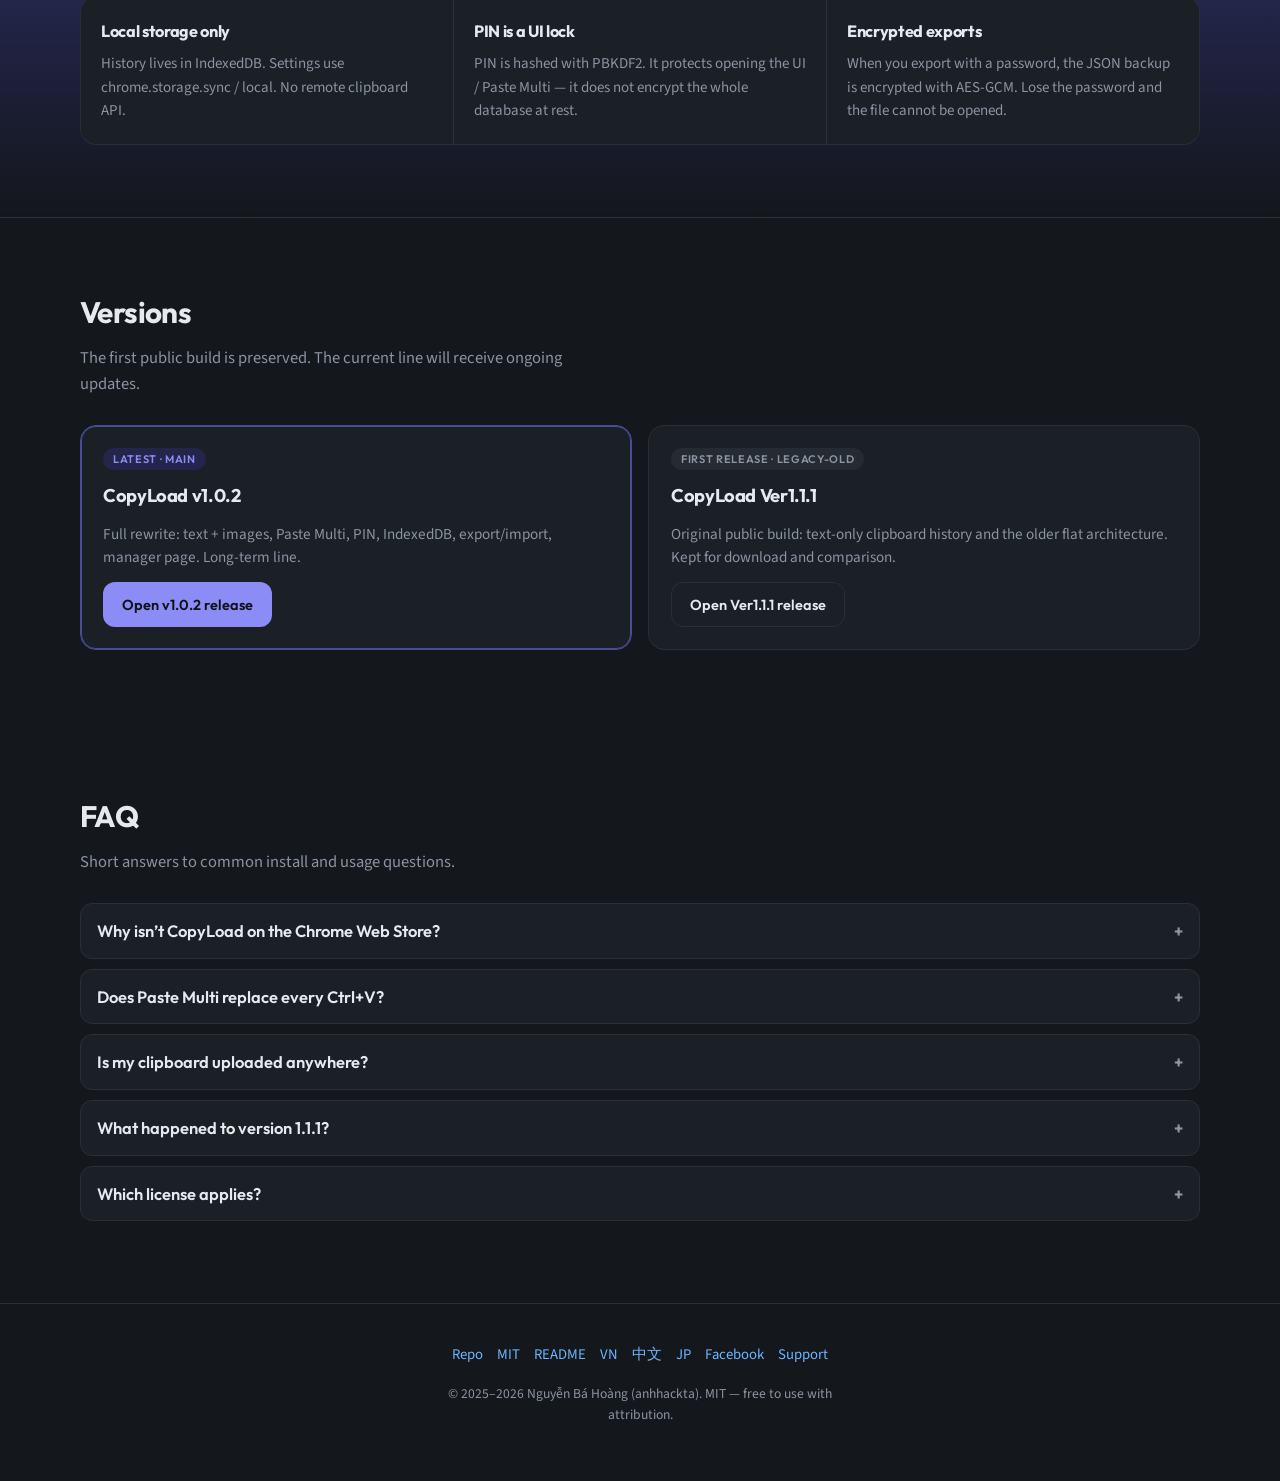
==== commit 90d2b474: "docs: polish landing and standardize multilingual READMEs Make README.md English-first, add README_V" ====
--- a/index.html
+++ b/index.html
@@ -1,18 +1,22 @@
 <!DOCTYPE html>
-<html lang="vi" data-theme="dark">
+<html lang="en" data-theme="dark">
 <head>
   <meta charset="UTF-8">
   <meta name="viewport" content="width=device-width, initial-scale=1">
-  <title>CopyLoad — Clipboard history for Chrome & Edge</title>
-  <meta name="description" content="CopyLoad lưu lịch sử clipboard (văn bản & ảnh) trên máy bạn. Paste Multi, PIN lock, xuất/nhập dữ liệu. Chrome & Edge.">
+  <title>CopyLoad — Clipboard history for Chrome &amp; Edge</title>
+  <meta name="description" content="CopyLoad keeps text and image clipboard history on your device. Paste Multi, pin, PIN lock, export/import. Chrome &amp; Edge extension (Manifest V3).">
   <link rel="icon" href="icons/icon128.png">
-  <meta property="og:title" content="CopyLoad — Clipboard Manager">
-  <meta property="og:description" content="Lịch sử clipboard thông minh: text + ảnh, Paste Multi, PIN. Dữ liệu chỉ lưu local.">
-  <meta property="og:image" content="icons/logo.png">
+  <link rel="canonical" href="https://anhhackta.github.io/CopyLoad-Extension/">
+  <meta property="og:type" content="website">
+  <meta property="og:title" content="CopyLoad — Clipboard history manager">
+  <meta property="og:description" content="Local clipboard history for text &amp; images. Paste Multi, PIN lock, encrypted export. Chrome &amp; Edge.">
+  <meta property="og:image" content="https://anhhackta.github.io/CopyLoad-Extension/icons/logo.png">
+  <meta property="og:url" content="https://anhhackta.github.io/CopyLoad-Extension/">
+  <meta name="twitter:card" content="summary">
   <meta name="theme-color" content="#14171c">
   <link rel="preconnect" href="https://fonts.googleapis.com">
   <link rel="preconnect" href="https://fonts.gstatic.com" crossorigin>
-  <link href="https://fonts.googleapis.com/css2?family=Outfit:wght@500;600;700&family=Source+Sans+3:wght@400;500;600&display=swap" rel="stylesheet">
+  <link href="https://fonts.googleapis.com/css2?family=Outfit:wght@500;600;700&family=Source+Sans+3:wght@400;500;600;700&display=swap" rel="stylesheet">
   <style>
     :root, :root[data-theme="dark"] {
       --bg: #14171c;
@@ -28,6 +32,10 @@
       --on-accent: #101217;
       --c-link: #6cb6ff;
       --c-email: #56d4bc;
+      --c-warn: #e3b341;
+      --danger: #f47067;
+      --glow: rgba(139, 140, 246, 0.22);
+      --glow2: rgba(86, 212, 188, 0.12);
       --shadow: 0 24px 64px rgba(0, 0, 0, 0.5);
       color-scheme: dark;
     }
@@ -45,6 +53,10 @@
       --on-accent: #ffffff;
       --c-link: #0969da;
       --c-email: #0e8a7d;
+      --c-warn: #9a6700;
+      --danger: #cf222e;
+      --glow: rgba(79, 70, 229, 0.14);
+      --glow2: rgba(14, 138, 125, 0.1);
       --shadow: 0 24px 64px rgba(27, 31, 36, 0.12);
       color-scheme: light;
     }
@@ -54,141 +66,207 @@
     body {
       margin: 0;
       min-height: 100vh;
-      font: 400 17px/1.55 "Source Sans 3", system-ui, sans-serif;
+      font: 400 16.5px/1.55 "Source Sans 3", system-ui, sans-serif;
       background: var(--bg);
       color: var(--text);
       -webkit-font-smoothing: antialiased;
     }
-    h1, h2, h3 { font-family: Outfit, system-ui, sans-serif; font-weight: 650; letter-spacing: -0.02em; margin: 0; }
+    h1, h2, h3 { font-family: Outfit, system-ui, sans-serif; font-weight: 700; letter-spacing: -0.02em; margin: 0; }
     p { margin: 0; }
     a { color: var(--c-link); text-decoration: none; }
     a:hover { text-decoration: underline; }
+    code {
+      font-family: ui-monospace, "Cascadia Code", Consolas, monospace;
+      font-size: 0.9em;
+      padding: 0.12em 0.4em;
+      border-radius: 6px;
+      background: var(--hover);
+      border: 1px solid var(--border);
+    }
+    :focus-visible { outline: 2px solid var(--accent); outline-offset: 2px; }
 
     .grain {
       pointer-events: none;
       position: fixed;
       inset: 0;
       z-index: 0;
-      opacity: 0.04;
-      background-image: url("data:image/svg+xml,%3Csvg viewBox='0 0 200 200' xmlns='http://www.w3.org/2000/svg'%3E%3Cfilter id='n'%3E%3CfeTurbulence type='fractalNoise' baseFrequency='0.85' numOctaves='3' stitchTiles='stitch'/%3E%3C/filter%3E%3Crect width='100%25' height='100%25' filter='url(%23n)'/%3E%3C/svg%3E");
-    }
-
+      opacity: 0.035;
+      background-image: url("data:image/svg+xml,%3Csvg viewBox='0 0 200 200' xmlns='http://www.w3.org/2000/svg'%3E%3Cfilter id='n'%3E%3CfeTurbulence type='fractalNoise' baseFrequency='0.9' numOctaves='3' stitchTiles='stitch'/%3E%3C/filter%3E%3Crect width='100%25' height='100%25' filter='url(%23n)'/%3E%3C/svg%3E");
+    }
     .shell { position: relative; z-index: 1; }
 
+    .wrap {
+      width: min(1120px, calc(100% - 40px));
+      margin-inline: auto;
+    }
+
+    /* Top bar */
     .top {
+      position: sticky;
+      top: 0;
+      z-index: 40;
+      backdrop-filter: blur(14px);
+      background: color-mix(in srgb, var(--bg) 82%, transparent);
+      background: rgba(20, 23, 28, 0.82);
+      border-bottom: 1px solid var(--border);
+    }
+    :root[data-theme="light"] .top { background: rgba(244, 245, 247, 0.88); }
+    .top-inner {
       display: flex;
       align-items: center;
       justify-content: space-between;
-      max-width: 1080px;
-      margin: 0 auto;
-      padding: 20px 24px;
+      gap: 16px;
+      padding: 12px 0;
     }
     .brand {
       display: flex;
       align-items: center;
-      gap: 12px;
+      gap: 10px;
       color: inherit;
       text-decoration: none;
+      flex: none;
     }
     .brand:hover { text-decoration: none; }
     .brand img {
-      width: 40px;
-      height: 40px;
-      border-radius: 10px;
+      width: 36px;
+      height: 36px;
+      border-radius: 9px;
       box-shadow: 0 0 0 1px var(--border);
     }
     .brand-name {
       font-family: Outfit, sans-serif;
       font-weight: 700;
-      font-size: 1.15rem;
+      font-size: 1.05rem;
       letter-spacing: -0.03em;
     }
-    .top-actions { display: flex; gap: 8px; }
-    .icon-btn {
-      width: 40px;
-      height: 40px;
+    .nav {
+      display: flex;
+      flex-wrap: wrap;
+      gap: 4px 14px;
+      justify-content: center;
+    }
+    .nav a {
+      color: var(--muted);
+      font: 600 13px Outfit, sans-serif;
+      text-decoration: none;
+    }
+    .nav a:hover { color: var(--text); }
+    .top-actions { display: flex; align-items: center; gap: 8px; flex: none; }
+    .icon-btn, .lang-select {
+      height: 38px;
       border-radius: 10px;
       border: 1px solid var(--border);
       background: var(--surface);
       color: var(--text);
+      font: 600 13px Outfit, sans-serif;
       cursor: pointer;
-      font: 600 13px Outfit, sans-serif;
       transition: background 0.15s, border-color 0.15s;
     }
-    .icon-btn:hover { background: var(--hover); border-color: var(--accent-line); }
-
-    /* Hero — one composition, brand-first */
+    .icon-btn { width: 38px; }
+    .lang-select { padding: 0 10px; min-width: 72px; }
+    .icon-btn:hover, .lang-select:hover { background: var(--hover); border-color: var(--accent-line); }
+
+    /* Hero */
     .hero {
       position: relative;
-      min-height: calc(100vh - 80px);
-      display: grid;
-      align-items: end;
+      isolation: isolate;
+      padding: 56px 0 72px;
       overflow: hidden;
-      isolation: isolate;
     }
     .hero-bg {
       position: absolute;
       inset: 0;
       z-index: -1;
       background:
-        radial-gradient(900px 480px at 12% 18%, color-mix(in srgb, var(--accent) 28%, transparent), transparent 62%),
-        radial-gradient(700px 420px at 88% 8%, color-mix(in srgb, var(--c-email) 16%, transparent), transparent 55%),
-        linear-gradient(180deg, var(--bg-deep) 0%, var(--bg) 55%, var(--bg) 100%);
-    }
-    .hero-inner {
-      max-width: 1080px;
-      width: 100%;
-      margin: 0 auto;
-      padding: 48px 24px 72px;
+        radial-gradient(900px 480px at 8% 10%, var(--glow), transparent 60%),
+        radial-gradient(700px 420px at 92% 0%, var(--glow2), transparent 55%),
+        linear-gradient(180deg, var(--bg-deep) 0%, var(--bg) 58%, var(--bg) 100%);
+    }
+    .hero-grid {
       display: grid;
-      gap: 28px;
-      justify-items: start;
-    }
-    .hero-mark {
+      grid-template-columns: 1.05fr 0.95fr;
+      gap: 40px;
+      align-items: center;
+    }
+    .hero-copy { display: grid; gap: 18px; justify-items: start; }
+    .eyebrow {
+      display: inline-flex;
+      align-items: center;
+      gap: 8px;
+      padding: 6px 12px;
+      border-radius: 999px;
+      border: 1px solid var(--border);
+      background: var(--surface);
+      color: var(--muted);
+      font: 600 12px Outfit, sans-serif;
+      letter-spacing: 0.04em;
+      text-transform: uppercase;
+      animation: rise 0.65s ease both;
+    }
+    .eyebrow i {
+      width: 7px;
+      height: 7px;
+      border-radius: 50%;
+      background: var(--c-email);
+      box-shadow: 0 0 0 4px color-mix(in srgb, var(--c-email) 25%, transparent);
+      box-shadow: 0 0 0 4px rgba(86, 212, 188, 0.22);
+    }
+    .hero-brand {
       display: flex;
       align-items: center;
       gap: 16px;
-      animation: rise 0.7s ease both;
-    }
-    .hero-mark img {
-      width: 88px;
-      height: 88px;
-      border-radius: 22px;
+      animation: rise 0.65s 0.05s ease both;
+    }
+    .hero-brand img {
+      width: 76px;
+      height: 76px;
+      border-radius: 20px;
       box-shadow: var(--shadow), 0 0 0 1px var(--border);
     }
-    .hero-brand {
+    .hero-brand strong {
+      display: block;
       font-family: Outfit, sans-serif;
-      font-size: clamp(2.6rem, 7vw, 4.4rem);
+      font-size: clamp(2.4rem, 5.5vw, 3.6rem);
       font-weight: 700;
       letter-spacing: -0.045em;
       line-height: 0.95;
     }
-    .hero-brand span {
-      display: block;
-      font-size: 0.28em;
+    .hero h1 {
+      max-width: 18ch;
+      font-size: clamp(1.45rem, 2.8vw, 1.95rem);
+      line-height: 1.25;
       font-weight: 600;
-      letter-spacing: 0.14em;
-      text-transform: uppercase;
+      animation: rise 0.65s 0.1s ease both;
+    }
+    .lead {
+      max-width: 46ch;
       color: var(--muted);
-      margin-bottom: 8px;
-    }
-    .hero h1 {
-      max-width: 16ch;
-      font-size: clamp(1.55rem, 3.4vw, 2.15rem);
-      line-height: 1.2;
-      animation: rise 0.7s 0.08s ease both;
-    }
-    .hero .lead {
-      max-width: 42ch;
-      color: var(--muted);
-      font-size: 1.08rem;
-      animation: rise 0.7s 0.14s ease both;
+      font-size: 1.05rem;
+      animation: rise 0.65s 0.14s ease both;
     }
     .cta {
       display: flex;
       flex-wrap: wrap;
       gap: 10px;
-      animation: rise 0.7s 0.2s ease both;
+      animation: rise 0.65s 0.18s ease both;
+    }
+    .meta-row {
+      display: flex;
+      flex-wrap: wrap;
+      gap: 10px 16px;
+      color: var(--muted);
+      font-size: 0.9rem;
+      animation: rise 0.65s 0.22s ease both;
+    }
+    .meta-row span::before {
+      content: "";
+      display: inline-block;
+      width: 6px;
+      height: 6px;
+      margin-right: 8px;
+      border-radius: 50%;
+      background: var(--accent);
+      vertical-align: middle;
     }
 
     .btn {
@@ -201,10 +279,10 @@
       border: 1px solid var(--border);
       background: var(--surface);
       color: var(--text);
-      font: 600 15px Outfit, sans-serif;
+      font: 600 14.5px Outfit, sans-serif;
       text-decoration: none;
       cursor: pointer;
-      transition: transform 0.15s, background 0.15s, border-color 0.15s;
+      transition: transform 0.15s, background 0.15s, border-color 0.15s, filter 0.15s;
     }
     .btn:hover { transform: translateY(-1px); text-decoration: none; background: var(--hover); }
     .btn:active { transform: none; }
@@ -216,19 +294,19 @@
     .btn-primary:hover { filter: brightness(1.06); background: var(--accent); }
     .btn-ghost { background: transparent; }
 
+    /* Mock UI */
+    .mock-wrap { animation: rise 0.75s 0.16s ease both; }
     .mock {
-      width: min(100%, 420px);
-      margin-top: 8px;
-      border-radius: 16px;
+      border-radius: 18px;
       border: 1px solid var(--border);
       background: var(--surface);
       box-shadow: var(--shadow);
       overflow: hidden;
-      animation: rise 0.8s 0.28s ease both;
     }
     .mock-bar {
       display: flex;
       align-items: center;
+      justify-content: space-between;
       gap: 10px;
       padding: 12px 14px;
       border-bottom: 1px solid var(--border);
@@ -236,86 +314,137 @@
       font-weight: 600;
       font-size: 14px;
     }
+    .mock-bar-left { display: flex; align-items: center; gap: 10px; }
     .mock-bar img { width: 22px; height: 22px; border-radius: 6px; }
+    .mock-tabs {
+      display: flex;
+      gap: 4px;
+      padding: 8px 10px 0;
+      border-bottom: 1px solid var(--border);
+    }
+    .mock-tab {
+      flex: 1;
+      text-align: center;
+      padding: 8px 6px;
+      border-radius: 8px 8px 0 0;
+      font: 600 12px Outfit, sans-serif;
+      color: var(--muted);
+    }
+    .mock-tab.on {
+      color: var(--text);
+      background: var(--hover);
+      box-shadow: inset 0 -2px 0 var(--accent);
+    }
     .mock-list { padding: 10px; display: grid; gap: 8px; }
     .mock-item {
-      padding: 10px 12px;
+      padding: 11px 12px;
       border-radius: 10px;
       background: var(--hover);
       border: 1px solid transparent;
       font-size: 13px;
       color: var(--muted);
     }
-    .mock-item strong { display: block; color: var(--text); font-weight: 600; margin-bottom: 2px; }
+    .mock-item strong { display: block; color: var(--text); font-weight: 600; margin-bottom: 2px; word-break: break-all; }
     .mock-item.pin { border-color: var(--accent-line); background: var(--accent-weak); }
     .chip {
       display: inline-block;
       margin-top: 4px;
+      margin-right: 4px;
       padding: 2px 7px;
       border-radius: 999px;
       font-size: 11px;
       font-weight: 600;
-      background: color-mix(in srgb, var(--c-link) 18%, transparent);
+      background: rgba(108, 182, 255, 0.16);
       color: var(--c-link);
     }
+    .chip.pin-chip { background: var(--accent-weak); color: var(--accent); }
+    .chip.temp { background: rgba(227, 179, 65, 0.16); color: var(--c-warn); }
 
     @keyframes rise {
-      from { opacity: 0; transform: translateY(18px); }
+      from { opacity: 0; transform: translateY(16px); }
       to { opacity: 1; transform: none; }
     }
 
-    section.block {
-      max-width: 1080px;
-      margin: 0 auto;
-      padding: 64px 24px;
-    }
+    /* Sections */
+    section.block { padding: 72px 0; }
     section.block h2 {
-      font-size: clamp(1.5rem, 3vw, 1.9rem);
+      font-size: clamp(1.45rem, 2.6vw, 1.85rem);
       margin-bottom: 10px;
     }
-    section.block > .sub {
+    .sub {
       color: var(--muted);
-      max-width: 52ch;
+      max-width: 62ch;
       margin-bottom: 28px;
+    }
+    .band {
+      border-block: 1px solid var(--border);
+      background: linear-gradient(180deg, transparent, var(--accent-weak), transparent);
     }
 
     .features {
       display: grid;
-      grid-template-columns: repeat(auto-fit, minmax(220px, 1fr));
-      gap: 18px 28px;
-      border-top: 1px solid var(--border);
-      padding-top: 8px;
+      grid-template-columns: repeat(3, 1fr);
+      gap: 1px;
+      background: var(--border);
+      border: 1px solid var(--border);
+      border-radius: 16px;
+      overflow: hidden;
     }
     .feat {
-      padding-top: 20px;
-      border-top: 1px solid var(--border);
-    }
-    .feat h3 { font-size: 1.05rem; margin-bottom: 6px; }
-    .feat p { color: var(--muted); font-size: 0.95rem; }
+      background: var(--surface);
+      padding: 22px 20px;
+      min-height: 140px;
+    }
+    .feat h3 { font-size: 1.02rem; margin-bottom: 8px; }
+    .feat p { color: var(--muted); font-size: 0.94rem; }
+
+    .split {
+      display: grid;
+      grid-template-columns: 1fr 1fr;
+      gap: 28px;
+      align-items: start;
+    }
+    .panel {
+      border: 1px solid var(--border);
+      border-radius: 16px;
+      background: var(--surface);
+      padding: 22px;
+    }
+    .panel h3 { font-size: 1.05rem; margin-bottom: 12px; }
+    .panel ul, .panel ol {
+      margin: 0;
+      padding-left: 1.15rem;
+      color: var(--muted);
+      display: grid;
+      gap: 8px;
+    }
+    .panel li::marker { color: var(--accent); }
+    .panel strong { color: var(--text); }
 
     .steps {
       margin: 0;
       padding: 0;
       list-style: none;
       display: grid;
-      gap: 14px;
+      gap: 0;
       counter-reset: step;
     }
     .steps li {
       display: grid;
-      grid-template-columns: 36px 1fr;
+      grid-template-columns: 40px 1fr;
       gap: 14px;
       align-items: start;
-      padding: 14px 0;
+      padding: 16px 0;
       border-bottom: 1px solid var(--border);
       color: var(--muted);
     }
+    .steps li:last-child { border-bottom: 0; }
     .steps li::before {
       counter-increment: step;
       content: counter(step);
-      width: 36px;
-      height: 36px;
-      border-radius: 10px;
+      width: 40px;
+      height: 40px;
+      border-radius: 12px;
       display: grid;
       place-items: center;
       background: var(--accent-weak);
@@ -324,35 +453,119 @@
     }
     .steps strong { color: var(--text); }
 
-    .band {
-      background: linear-gradient(180deg, transparent, color-mix(in srgb, var(--accent-weak) 55%, transparent), transparent);
-      border-block: 1px solid var(--border);
-    }
+    .table-wrap {
+      overflow-x: auto;
+      border: 1px solid var(--border);
+      border-radius: 16px;
+      background: var(--surface);
+    }
+    table {
+      width: 100%;
+      border-collapse: collapse;
+      font-size: 0.94rem;
+    }
+    th, td {
+      text-align: left;
+      padding: 12px 16px;
+      border-bottom: 1px solid var(--border);
+      vertical-align: top;
+    }
+    th {
+      font-family: Outfit, sans-serif;
+      font-weight: 600;
+      font-size: 0.82rem;
+      letter-spacing: 0.04em;
+      text-transform: uppercase;
+      color: var(--muted);
+      background: var(--hover);
+    }
+    tr:last-child td { border-bottom: 0; }
+    td:first-child { color: var(--text); font-weight: 600; white-space: nowrap; }
+    td { color: var(--muted); }
+
+    .faq details {
+      border: 1px solid var(--border);
+      border-radius: 12px;
+      background: var(--surface);
+      padding: 14px 16px;
+      margin-bottom: 10px;
+    }
+    .faq summary {
+      cursor: pointer;
+      font-family: Outfit, sans-serif;
+      font-weight: 600;
+      list-style: none;
+    }
+    .faq summary::-webkit-details-marker { display: none; }
+    .faq summary::after {
+      content: "+";
+      float: right;
+      color: var(--muted);
+      font-weight: 700;
+    }
+    .faq details[open] summary::after { content: "–"; }
+    .faq p { margin-top: 10px; color: var(--muted); font-size: 0.95rem; }
+
+    .version-cards {
+      display: grid;
+      grid-template-columns: 1fr 1fr;
+      gap: 16px;
+    }
+    .vcard {
+      border: 1px solid var(--border);
+      border-radius: 16px;
+      background: var(--surface);
+      padding: 22px;
+      display: grid;
+      gap: 12px;
+    }
+    .vcard.current { border-color: var(--accent-line); box-shadow: inset 0 0 0 1px var(--accent-line); }
+    .vcard .tag {
+      display: inline-flex;
+      width: fit-content;
+      padding: 4px 10px;
+      border-radius: 999px;
+      font: 600 11px Outfit, sans-serif;
+      letter-spacing: 0.06em;
+      text-transform: uppercase;
+      background: var(--accent-weak);
+      color: var(--accent);
+    }
+    .vcard.legacy .tag {
+      background: var(--hover);
+      color: var(--muted);
+    }
+    .vcard h3 { font-size: 1.15rem; }
+    .vcard p { color: var(--muted); font-size: 0.95rem; }
 
     footer {
-      max-width: 1080px;
-      margin: 0 auto;
-      padding: 40px 24px 56px;
+      padding: 40px 0 56px;
       color: var(--muted);
       font-size: 0.92rem;
+      border-top: 1px solid var(--border);
+    }
+    .foot-grid {
       display: grid;
-      gap: 12px;
+      gap: 16px;
+      justify-items: center;
       text-align: center;
     }
     footer nav { display: flex; flex-wrap: wrap; gap: 14px; justify-content: center; }
-    footer .copy { font-size: 0.85rem; }
-
-    @media (max-width: 640px) {
-      .hero-mark img { width: 64px; height: 64px; border-radius: 16px; }
-      .hero-inner { padding-bottom: 48px; }
-      .mock { width: 100%; }
-    }
-
+    footer .copy { font-size: 0.85rem; max-width: 60ch; }
+
+    @media (max-width: 900px) {
+      .hero-grid, .split, .version-cards, .features { grid-template-columns: 1fr; }
+      .features { border-radius: 14px; }
+      .nav { display: none; }
+      .hero { padding-top: 36px; }
+    }
+    @media (max-width: 560px) {
+      .wrap { width: calc(100% - 28px); }
+      .hero-brand img { width: 58px; height: 58px; border-radius: 14px; }
+      .meta-row { font-size: 0.84rem; }
+    }
     @media (prefers-reduced-motion: reduce) {
-      *, *::before, *::after {
-        animation: none !important;
-        transition: none !important;
-      }
+      *, *::before, *::after { animation: none !important; transition: none !important; }
     }
   </style>
 </head>
@@ -360,206 +573,635 @@
   <div class="grain" aria-hidden="true"></div>
   <div class="shell">
     <header class="top">
-      <a class="brand" href="#">
-        <img src="icons/icon48.png" alt="">
-        <span class="brand-name">CopyLoad</span>
-      </a>
-      <div class="top-actions">
-        <button type="button" class="icon-btn" id="btnTheme" title="Theme" aria-label="Toggle theme">◐</button>
-        <button type="button" class="icon-btn" id="btnLang" title="Language">VN</button>
+      <div class="wrap top-inner">
+        <a class="brand" href="#top">
+          <img src="icons/icon48.png" width="36" height="36" alt="">
+          <span class="brand-name">CopyLoad</span>
+        </a>
+        <nav class="nav" aria-label="Page">
+          <a href="#features" data-i18n="nav_features">Features</a>
+          <a href="#how" data-i18n="nav_how">How it works</a>
+          <a href="#install" data-i18n="nav_install">Install</a>
+          <a href="#privacy" data-i18n="nav_privacy">Privacy</a>
+          <a href="#versions" data-i18n="nav_versions">Versions</a>
+          <a href="#faq" data-i18n="nav_faq">FAQ</a>
+        </nav>
+        <div class="top-actions">
+          <label class="visually-hidden" for="langSelect" style="position:absolute;width:1px;height:1px;overflow:hidden;clip:rect(0,0,0,0)">Language</label>
+          <select id="langSelect" class="lang-select" aria-label="Language">
+            <option value="en">EN</option>
+            <option value="vi">VN</option>
+            <option value="zh">中文</option>
+            <option value="ja">JP</option>
+          </select>
+          <button type="button" class="icon-btn" id="btnTheme" title="Toggle theme" aria-label="Toggle theme">◐</button>
+        </div>
       </div>
     </header>
 
-    <section class="hero">
-      <div class="hero-bg" aria-hidden="true"></div>
-      <div class="hero-inner">
-        <div class="hero-mark">
-          <img src="icons/logo.png" alt="CopyLoad">
-          <div class="hero-brand"><span>v1.0.2</span>CopyLoad</div>
-        </div>
-        <h1 id="t_title">Lưu mỗi lần copy. Dán lại đúng đoạn cần.</h1>
-        <p class="lead" id="t_lead">Quản lý lịch sử clipboard (văn bản &amp; ảnh) ngay trên máy — Paste Multi, ghim, PIN lock. Chrome &amp; Edge.</p>
-        <div class="cta">
-          <a class="btn btn-primary" id="btnDownload" href="https://github.com/anhhackta/CopyLoad-Extension/releases/latest" target="_blank" rel="noopener">
-            <span id="t_download">Tải bản mới nhất</span>
-          </a>
-          <a class="btn btn-ghost" href="https://github.com/anhhackta/CopyLoad-Extension" target="_blank" rel="noopener">GitHub</a>
-        </div>
-        <div class="mock" aria-hidden="true">
-          <div class="mock-bar">
-            <img src="icons/icon48.png" alt="">
-            CopyLoad
+    <main id="top">
+      <section class="hero">
+        <div class="hero-bg" aria-hidden="true"></div>
+        <div class="wrap hero-grid">
+          <div class="hero-copy">
+            <div class="eyebrow"><i aria-hidden="true"></i><span data-i18n="eyebrow">v1.0.2 · Local-first · MIT</span></div>
+            <div class="hero-brand">
+              <img src="icons/logo.png" width="76" height="76" alt="CopyLoad">
+              <strong>CopyLoad</strong>
+            </div>
+            <h1 data-i18n="title">Save every copy. Paste the right snippet back.</h1>
+            <p class="lead" data-i18n="lead">Clipboard history for text and images — stored only on your device. Paste Multi, pins, PIN lock, and encrypted export for Chrome &amp; Edge.</p>
+            <div class="cta">
+              <a class="btn btn-primary" href="https://github.com/anhhackta/CopyLoad-Extension/releases/latest" target="_blank" rel="noopener">
+                <span data-i18n="download">Download latest ZIP</span>
+              </a>
+              <a class="btn btn-ghost" href="https://github.com/anhhackta/CopyLoad-Extension" target="_blank" rel="noopener">GitHub</a>
+              <a class="btn btn-ghost" href="README.md" data-i18n="docs">Docs</a>
+            </div>
+            <div class="meta-row">
+              <span data-i18n="meta1">Manifest V3</span>
+              <span data-i18n="meta2">No cloud sync of clipboard</span>
+              <span data-i18n="meta3">Load unpacked install</span>
+            </div>
           </div>
-          <div class="mock-list">
-            <div class="mock-item pin">
-              <strong>API_KEY=…</strong>
-              Mật khẩu tạm · đã ghim
-            </div>
-            <div class="mock-item">
-              <strong>https://anhhackta.com</strong>
-              <span class="chip">link</span>
-            </div>
-            <div class="mock-item">
-              <strong>Xin chào — đoạn vừa copy</strong>
-              12 giây trước
+
+          <div class="mock-wrap" aria-hidden="true">
+            <div class="mock">
+              <div class="mock-bar">
+                <div class="mock-bar-left">
+                  <img src="icons/icon48.png" width="22" height="22" alt="">
+                  CopyLoad
+                </div>
+                <span style="font-size:12px;color:var(--muted)" data-i18n="mock_lock">PIN ready</span>
+              </div>
+              <div class="mock-tabs">
+                <div class="mock-tab on" data-i18n="mock_tab_text">Text</div>
+                <div class="mock-tab" data-i18n="mock_tab_img">Images</div>
+                <div class="mock-tab" data-i18n="mock_tab_data">Data</div>
+                <div class="mock-tab" data-i18n="mock_tab_settings">Settings</div>
+              </div>
+              <div class="mock-list">
+                <div class="mock-item pin">
+                  <strong data-i18n="mock_i1t">API_KEY=prod_••••</strong>
+                  <span class="chip pin-chip" data-i18n="mock_pinned">Pinned</span>
+                  <span data-i18n="mock_i1d">Kept across sessions</span>
+                </div>
+                <div class="mock-item">
+                  <strong>https://anhhackta.com</strong>
+                  <span class="chip">link</span>
+                </div>
+                <div class="mock-item">
+                  <strong data-i18n="mock_i3t">Meeting notes — Q2 launch</strong>
+                  <span class="chip temp" data-i18n="mock_temp">Temp</span>
+                  <span data-i18n="mock_i3d">Clears when the browser closes</span>
+                </div>
+              </div>
             </div>
           </div>
         </div>
+      </section>
+
+      <section class="block" id="features">
+        <div class="wrap">
+          <h2 data-i18n="feat_title">Built for everyday clipboard work</h2>
+          <p class="sub" data-i18n="feat_sub">v1.0.2 is a full rebuild: IndexedDB history, images, Paste Multi, and PIN — still 100% local.</p>
+          <div class="features">
+            <article class="feat">
+              <h3 data-i18n="f1t">Text + images</h3>
+              <p data-i18n="f1d">Auto-save on copy, right-click capture, image paste from the system clipboard, thumbnails, and search.</p>
+            </article>
+            <article class="feat">
+              <h3 data-i18n="f2t">Smart classification</h3>
+              <p data-i18n="f2d">Entries are tagged as text, link, email, number, or code. Pin important items so cleanup never removes them.</p>
+            </article>
+            <article class="feat">
+              <h3 data-i18n="f3t">Paste Multi</h3>
+              <p data-i18n="f3d">Press Ctrl+V in an input to pick a saved snippet — suggestion box or quick keys 1–0. Ctrl+Shift+V stays a normal paste.</p>
+            </article>
+            <article class="feat">
+              <h3 data-i18n="f4t">Temp vs permanent</h3>
+              <p data-i18n="f4d">Turn off “Save permanently” for session-only text. Images follow the same switch so nothing leaks into long-term storage by accident.</p>
+            </article>
+            <article class="feat">
+              <h3 data-i18n="f5t">PIN lock</h3>
+              <p data-i18n="f5d">Optional 4–6 digit PIN for the popup, manager, and Paste Multi, with lock timeout and attempt limits.</p>
+            </article>
+            <article class="feat">
+              <h3 data-i18n="f6t">Backup &amp; cleanup</h3>
+              <p data-i18n="f6d">Export/import JSON (optional password encryption), plain .txt export, auto-delete old items, and bulk delete.</p>
+            </article>
+          </div>
+        </div>
+      </section>
+
+      <div class="band">
+        <section class="block" id="how">
+          <div class="wrap">
+            <h2 data-i18n="how_title">How it works</h2>
+            <p class="sub" data-i18n="how_sub">A small Manifest V3 extension: content script listens, service worker writes, IndexedDB stores, UI reads.</p>
+            <div class="split">
+              <div class="panel">
+                <h3 data-i18n="how_cap_title">Capture flow</h3>
+                <ol>
+                  <li data-i18n="how_c1">You copy, cut, or paste text on a page (or right-click save).</li>
+                  <li data-i18n="how_c2">The content script sends a typed message to the background worker.</li>
+                  <li data-i18n="how_c3">History is written to IndexedDB; temporary text uses session storage.</li>
+                  <li data-i18n="how_c4">Popup / manager refresh the list with search, pins, and paging.</li>
+                </ol>
+              </div>
+              <div class="panel">
+                <h3 data-i18n="how_paste_title">Paste Multi</h3>
+                <ul>
+                  <li data-i18n="how_p1"><strong>Box mode:</strong> Ctrl+V opens a floating picker (↑↓, Enter, 1–0).</li>
+                  <li data-i18n="how_p2"><strong>Quick mode:</strong> Ctrl+V then press a digit within the short window.</li>
+                  <li data-i18n="how_p3">Bypass with Ctrl+Shift+V or the page’s own Paste menu.</li>
+                  <li data-i18n="how_p4">When PIN lock is “every open”, Paste Multi stays locked until unlock.</li>
+                </ul>
+              </div>
+            </div>
+          </div>
+        </section>
       </div>
-    </section>
-
-    <section class="block" id="features">
-      <h2 id="t_feat_title">Làm được gì</h2>
-      <p class="sub" id="t_feat_sub">Bản 1.0.2 viết lại kiến trúc: IndexedDB, ảnh, Paste Multi, khóa PIN — vẫn 100% local.</p>
-      <div class="features">
-        <article class="feat">
-          <h3 id="t_f1t">Text + ảnh</h3>
-          <p id="t_f1d">Tự lưu khi copy; chuột phải lưu text/ảnh; phân loại link, email, số, code.</p>
-        </article>
-        <article class="feat">
-          <h3 id="t_f2t">Paste Multi</h3>
-          <p id="t_f2d">Ctrl+V trong ô nhập để chọn đoạn đã lưu — hộp gợi ý hoặc phím 1–0.</p>
-        </article>
-        <article class="feat">
-          <h3 id="t_f3t">PIN &amp; quyền riêng tư</h3>
-          <p id="t_f3d">Khóa giao diện bằng PIN 4–6 số. Không analytics, không gửi clipboard đi đâu.</p>
-        </article>
-        <article class="feat">
-          <h3 id="t_f4t">Xuất / nhập</h3>
-          <p id="t_f4d">Backup JSON (có thể mã hóa mật khẩu), tải .txt, tự xóa mục cũ, ghim mục quan trọng.</p>
-        </article>
+
+      <section class="block" id="install">
+        <div class="wrap">
+          <h2 data-i18n="install_title">Install from ZIP</h2>
+          <p class="sub" data-i18n="install_sub">Not on the Chrome Web Store yet. Use Developer mode → Load unpacked.</p>
+          <div class="split">
+            <ol class="steps">
+              <li data-i18n-html="s1"><strong>Download</strong> the Latest ZIP from GitHub Releases.</li>
+              <li data-i18n-html="s2"><strong>Unzip</strong> into a folder and keep the file structure intact.</li>
+              <li data-i18n-html="s3">Open <strong>chrome://extensions</strong> or <strong>edge://extensions</strong> and enable Developer mode.</li>
+              <li data-i18n-html="s4"><strong>Load unpacked</strong> → select the folder that contains <code>manifest.json</code>.</li>
+            </ol>
+            <div class="panel">
+              <h3 data-i18n="shortcuts_title">Useful shortcuts</h3>
+              <div class="table-wrap" style="border:0;border-radius:0;background:transparent">
+                <table>
+                  <thead>
+                    <tr><th data-i18n="th_action">Action</th><th data-i18n="th_how">How</th></tr>
+                  </thead>
+                  <tbody>
+                    <tr><td data-i18n="sc1a">Save text</td><td data-i18n="sc1b">Ctrl+C (if enabled) / right-click</td></tr>
+                    <tr><td data-i18n="sc2a">Save image</td><td data-i18n="sc2b">Right-click image / Images → Paste</td></tr>
+                    <tr><td data-i18n="sc3a">Paste from history</td><td data-i18n="sc3b">Paste Multi + Ctrl+V</td></tr>
+                    <tr><td data-i18n="sc4a">Normal paste</td><td data-i18n="sc4b">Ctrl+Shift+V</td></tr>
+                    <tr><td data-i18n="sc5a">Open manager</td><td data-i18n="sc5b">Header button in the popup</td></tr>
+                  </tbody>
+                </table>
+              </div>
+            </div>
+          </div>
+          <div class="cta" style="margin-top:24px">
+            <a class="btn btn-primary" href="https://github.com/anhhackta/CopyLoad-Extension/releases/latest" target="_blank" rel="noopener" data-i18n="download">Download latest ZIP</a>
+            <a class="btn" href="README.md" data-i18n="readme_link">Open English README</a>
+          </div>
+        </div>
+      </section>
+
+      <section class="block band" id="privacy">
+        <div class="wrap">
+          <h2 data-i18n="privacy_title">Privacy by design</h2>
+          <p class="sub" data-i18n="privacy_sub">Clipboard content never leaves the machine for analytics or remote sync.</p>
+          <div class="features">
+            <article class="feat">
+              <h3 data-i18n="pr1t">Local storage only</h3>
+              <p data-i18n="pr1d">History lives in IndexedDB. Settings use chrome.storage.sync / local. No remote clipboard API.</p>
+            </article>
+            <article class="feat">
+              <h3 data-i18n="pr2t">PIN is a UI lock</h3>
+              <p data-i18n="pr2d">PIN is hashed with PBKDF2. It protects opening the UI / Paste Multi — it does not encrypt the whole database at rest.</p>
+            </article>
+            <article class="feat">
+              <h3 data-i18n="pr3t">Encrypted exports</h3>
+              <p data-i18n="pr3d">When you export with a password, the JSON backup is encrypted with AES-GCM. Lose the password and the file cannot be opened.</p>
+            </article>
+          </div>
+        </div>
+      </section>
+
+      <section class="block" id="versions">
+        <div class="wrap">
+          <h2 data-i18n="ver_title">Versions</h2>
+          <p class="sub" data-i18n="ver_sub">The first public build is preserved. The current line will receive ongoing updates.</p>
+          <div class="version-cards">
+            <article class="vcard current">
+              <span class="tag" data-i18n="ver_latest_tag">Latest · main</span>
+              <h3>CopyLoad v1.0.2</h3>
+              <p data-i18n="ver_latest_body">Full rewrite: text + images, Paste Multi, PIN, IndexedDB, export/import, manager page. Long-term line.</p>
+              <div class="cta">
+                <a class="btn btn-primary" href="https://github.com/anhhackta/CopyLoad-Extension/releases/tag/v1.0.2" target="_blank" rel="noopener" data-i18n="ver_latest_btn">Open v1.0.2 release</a>
+              </div>
+            </article>
+            <article class="vcard legacy">
+              <span class="tag" data-i18n="ver_legacy_tag">First release · legacy-old</span>
+              <h3>CopyLoad Ver1.1.1</h3>
+              <p data-i18n="ver_legacy_body">Original public build: text-only clipboard history and the older flat architecture. Kept for download and comparison.</p>
+              <div class="cta">
+                <a class="btn" href="https://github.com/anhhackta/CopyLoad-Extension/releases/tag/Ver1.1.1" target="_blank" rel="noopener" data-i18n="ver_legacy_btn">Open Ver1.1.1 release</a>
+              </div>
+            </article>
+          </div>
+        </div>
+      </section>
+
+      <section class="block" id="faq">
+        <div class="wrap">
+          <h2 data-i18n="faq_title">FAQ</h2>
+          <p class="sub" data-i18n="faq_sub">Short answers to common install and usage questions.</p>
+          <div class="faq">
+            <details>
+              <summary data-i18n="q1">Why isn’t CopyLoad on the Chrome Web Store?</summary>
+              <p data-i18n="a1">The current distribution path is GitHub Releases + Load unpacked. Store publishing may come later; the ZIP path stays supported.</p>
+            </details>
+            <details>
+              <summary data-i18n="q2">Does Paste Multi replace every Ctrl+V?</summary>
+              <p data-i18n="a2">Only when Paste Multi is enabled and focus is in an editable field. Use Ctrl+Shift+V or the page Paste menu for a normal paste.</p>
+            </details>
+            <details>
+              <summary data-i18n="q3">Is my clipboard uploaded anywhere?</summary>
+              <p data-i18n="a3">No. History stays on the device. The landing page and docs may load fonts from Google Fonts; the extension itself does not send clipboard data to the network.</p>
+            </details>
+            <details>
+              <summary data-i18n="q4">What happened to version 1.1.1?</summary>
+              <p data-i18n="a4">It remains available as the first public release (tag Ver1.1.1, branch legacy-old). It is no longer marked Latest — use v1.0.2 for the current product.</p>
+            </details>
+            <details>
+              <summary data-i18n="q5">Which license applies?</summary>
+              <p data-i18n="a5">MIT. You may use, modify, and redistribute CopyLoad if you keep the copyright notice and credit the author.</p>
+            </details>
+          </div>
+        </div>
+      </section>
+    </main>
+
+    <footer>
+      <div class="wrap foot-grid">
+        <nav>
+          <a href="https://github.com/anhhackta/CopyLoad-Extension" target="_blank" rel="noopener">Repo</a>
+          <a href="https://github.com/anhhackta/CopyLoad-Extension/blob/main/LICENSE" target="_blank" rel="noopener">MIT</a>
+          <a href="README.md">README</a>
+          <a href="README_VN.md">VN</a>
+          <a href="README_ZH.md">中文</a>
+          <a href="README_JP.md">JP</a>
+          <a href="https://facebook.com/anhhackta.official" target="_blank" rel="noopener">Facebook</a>
+          <a href="https://www.buymeacoffee.com/anhhackta" target="_blank" rel="noopener" data-i18n="donate">Support</a>
+        </nav>
+        <p class="copy" data-i18n="copy">© 2025–2026 Nguyễn Bá Hoàng (anhhackta). MIT — free to use with attribution.</p>
       </div>
-    </section>
-
-    <div class="band">
-      <section class="block" id="install">
-        <h2 id="t_install_title">Cài đặt từ ZIP</h2>
-        <p class="sub" id="t_install_sub">Chưa lên Store — tải từ Releases rồi nạp unpacked.</p>
-        <ol class="steps">
-          <li id="t_s1"><strong>Tải ZIP</strong> bản Latest trên GitHub Releases.</li>
-          <li id="t_s2"><strong>Giải nén</strong> ra một thư mục (giữ nguyên cấu trúc).</li>
-          <li id="t_s3">Mở <strong>chrome://extensions</strong> hoặc <strong>edge://extensions</strong>, bật Developer mode.</li>
-          <li id="t_s4"><strong>Load unpacked</strong> → chọn thư mục có <code>manifest.json</code>.</li>
-        </ol>
-      </section>
-    </div>
-
-    <section class="block">
-      <h2 id="t_legacy_title">Bản đầu tiên</h2>
-      <p class="sub" id="t_legacy_body">
-        Release <strong>v1.1.1</strong> là bản công khai đầu (chỉ text, kiến trúc cũ), vẫn tải được để đối chiếu.
-        Nhánh mã nguồn: <code>legacy-old</code>. Bản <strong>v1.0.2</strong> là dòng chính, sẽ cập nhật lâu dài.
-      </p>
-      <div class="cta">
-        <a class="btn" href="https://github.com/anhhackta/CopyLoad-Extension/releases/tag/Ver1.1.1" target="_blank" rel="noopener" id="t_legacy_btn">Xem bản đầu v1.1.1</a>
-        <a class="btn btn-primary" href="https://github.com/anhhackta/CopyLoad-Extension/releases/latest" target="_blank" rel="noopener" id="t_latest_btn">Bản hiện tại v1.0.2</a>
-      </div>
-    </section>
-
-    <footer>
-      <nav>
-        <a href="https://github.com/anhhackta/CopyLoad-Extension" target="_blank" rel="noopener">Repo</a>
-        <a href="https://github.com/anhhackta/CopyLoad-Extension/blob/main/LICENSE" target="_blank" rel="noopener">MIT License</a>
-        <a href="https://facebook.com/anhhackta.official" target="_blank" rel="noopener">Facebook</a>
-        <a href="https://www.buymeacoffee.com/anhhackta" target="_blank" rel="noopener" id="t_donate">Ủng hộ</a>
-      </nav>
-      <p class="copy" id="t_copy">© 2025–2026 Nguyễn Bá Hoàng (anhhackta). MIT — dùng tự do nếu ghi nguồn.</p>
     </footer>
   </div>
 
   <script>
+    const LANGS = ["en", "vi", "zh", "ja"];
     const dict = {
+      en: {
+        nav_features: "Features", nav_how: "How it works", nav_install: "Install",
+        nav_privacy: "Privacy", nav_versions: "Versions", nav_faq: "FAQ",
+        eyebrow: "v1.0.2 · Local-first · MIT",
+        title: "Save every copy. Paste the right snippet back.",
+        lead: "Clipboard history for text and images — stored only on your device. Paste Multi, pins, PIN lock, and encrypted export for Chrome & Edge.",
+        download: "Download latest ZIP", docs: "Docs",
+        meta1: "Manifest V3", meta2: "No cloud sync of clipboard", meta3: "Load unpacked install",
+        mock_lock: "PIN ready", mock_tab_text: "Text", mock_tab_img: "Images",
+        mock_tab_data: "Data", mock_tab_settings: "Settings",
+        mock_i1t: "API_KEY=prod_••••", mock_pinned: "Pinned", mock_i1d: "Kept across sessions",
+        mock_i3t: "Meeting notes — Q2 launch", mock_temp: "Temp", mock_i3d: "Clears when the browser closes",
+        feat_title: "Built for everyday clipboard work",
+        feat_sub: "v1.0.2 is a full rebuild: IndexedDB history, images, Paste Multi, and PIN — still 100% local.",
+        f1t: "Text + images", f1d: "Auto-save on copy, right-click capture, image paste from the system clipboard, thumbnails, and search.",
+        f2t: "Smart classification", f2d: "Entries are tagged as text, link, email, number, or code. Pin important items so cleanup never removes them.",
+        f3t: "Paste Multi", f3d: "Press Ctrl+V in an input to pick a saved snippet — suggestion box or quick keys 1–0. Ctrl+Shift+V stays a normal paste.",
+        f4t: "Temp vs permanent", f4d: "Turn off “Save permanently” for session-only text. Images follow the same switch so nothing leaks into long-term storage by accident.",
+        f5t: "PIN lock", f5d: "Optional 4–6 digit PIN for the popup, manager, and Paste Multi, with lock timeout and attempt limits.",
+        f6t: "Backup & cleanup", f6d: "Export/import JSON (optional password encryption), plain .txt export, auto-delete old items, and bulk delete.",
+        how_title: "How it works",
+        how_sub: "A small Manifest V3 extension: content script listens, service worker writes, IndexedDB stores, UI reads.",
+        how_cap_title: "Capture flow",
+        how_c1: "You copy, cut, or paste text on a page (or right-click save).",
+        how_c2: "The content script sends a typed message to the background worker.",
+        how_c3: "History is written to IndexedDB; temporary text uses session storage.",
+        how_c4: "Popup / manager refresh the list with search, pins, and paging.",
+        how_paste_title: "Paste Multi",
+        how_p1: "<strong>Box mode:</strong> Ctrl+V opens a floating picker (↑↓, Enter, 1–0).",
+        how_p2: "<strong>Quick mode:</strong> Ctrl+V then press a digit within the short window.",
+        how_p3: "Bypass with Ctrl+Shift+V or the page’s own Paste menu.",
+        how_p4: "When PIN lock is “every open”, Paste Multi stays locked until unlock.",
+        install_title: "Install from ZIP",
+        install_sub: "Not on the Chrome Web Store yet. Use Developer mode → Load unpacked.",
+        s1: "<strong>Download</strong> the Latest ZIP from GitHub Releases.",
+        s2: "<strong>Unzip</strong> into a folder and keep the file structure intact.",
+        s3: "Open <strong>chrome://extensions</strong> or <strong>edge://extensions</strong> and enable Developer mode.",
+        s4: "<strong>Load unpacked</strong> → select the folder that contains <code>manifest.json</code>.",
+        shortcuts_title: "Useful shortcuts",
+        th_action: "Action", th_how: "How",
+        sc1a: "Save text", sc1b: "Ctrl+C (if enabled) / right-click",
+        sc2a: "Save image", sc2b: "Right-click image / Images → Paste",
+        sc3a: "Paste from history", sc3b: "Paste Multi + Ctrl+V",
+        sc4a: "Normal paste", sc4b: "Ctrl+Shift+V",
+        sc5a: "Open manager", sc5b: "Header button in the popup",
+        readme_link: "Open English README",
+        privacy_title: "Privacy by design",
+        privacy_sub: "Clipboard content never leaves the machine for analytics or remote sync.",
+        pr1t: "Local storage only", pr1d: "History lives in IndexedDB. Settings use chrome.storage.sync / local. No remote clipboard API.",
+        pr2t: "PIN is a UI lock", pr2d: "PIN is hashed with PBKDF2. It protects opening the UI / Paste Multi — it does not encrypt the whole database at rest.",
+        pr3t: "Encrypted exports", pr3d: "When you export with a password, the JSON backup is encrypted with AES-GCM. Lose the password and the file cannot be opened.",
+        ver_title: "Versions",
+        ver_sub: "The first public build is preserved. The current line will receive ongoing updates.",
+        ver_latest_tag: "Latest · main",
+        ver_latest_body: "Full rewrite: text + images, Paste Multi, PIN, IndexedDB, export/import, manager page. Long-term line.",
+        ver_latest_btn: "Open v1.0.2 release",
+        ver_legacy_tag: "First release · legacy-old",
+        ver_legacy_body: "Original public build: text-only clipboard history and the older flat architecture. Kept for download and comparison.",
+        ver_legacy_btn: "Open Ver1.1.1 release",
+        faq_title: "FAQ", faq_sub: "Short answers to common install and usage questions.",
+        q1: "Why isn’t CopyLoad on the Chrome Web Store?",
+        a1: "The current distribution path is GitHub Releases + Load unpacked. Store publishing may come later; the ZIP path stays supported.",
+        q2: "Does Paste Multi replace every Ctrl+V?",
+        a2: "Only when Paste Multi is enabled and focus is in an editable field. Use Ctrl+Shift+V or the page Paste menu for a normal paste.",
+        q3: "Is my clipboard uploaded anywhere?",
+        a3: "No. History stays on the device. The landing page may load fonts from Google Fonts; the extension itself does not send clipboard data to the network.",
+        q4: "What happened to version 1.1.1?",
+        a4: "It remains available as the first public release (tag Ver1.1.1, branch legacy-old). It is no longer marked Latest — use v1.0.2 for the current product.",
+        q5: "Which license applies?",
+        a5: "MIT. You may use, modify, and redistribute CopyLoad if you keep the copyright notice and credit the author.",
+        donate: "Support",
+        copy: "© 2025–2026 Nguyễn Bá Hoàng (anhhackta). MIT — free to use with attribution."
+      },
       vi: {
+        nav_features: "Tính năng", nav_how: "Cách hoạt động", nav_install: "Cài đặt",
+        nav_privacy: "Riêng tư", nav_versions: "Phiên bản", nav_faq: "FAQ",
+        eyebrow: "v1.0.2 · Local-first · MIT",
         title: "Lưu mỗi lần copy. Dán lại đúng đoạn cần.",
-        lead: "Quản lý lịch sử clipboard (văn bản & ảnh) ngay trên máy — Paste Multi, ghim, PIN lock. Chrome & Edge.",
-        download: "Tải bản mới nhất",
-        feat_title: "Làm được gì",
-        feat_sub: "Bản 1.0.2 viết lại kiến trúc: IndexedDB, ảnh, Paste Multi, khóa PIN — vẫn 100% local.",
-        f1t: "Text + ảnh", f1d: "Tự lưu khi copy; chuột phải lưu text/ảnh; phân loại link, email, số, code.",
-        f2t: "Paste Multi", f2d: "Ctrl+V trong ô nhập để chọn đoạn đã lưu — hộp gợi ý hoặc phím 1–0.",
-        f3t: "PIN & quyền riêng tư", f3d: "Khóa giao diện bằng PIN 4–6 số. Không analytics, không gửi clipboard đi đâu.",
-        f4t: "Xuất / nhập", f4d: "Backup JSON (có thể mã hóa mật khẩu), tải .txt, tự xóa mục cũ, ghim mục quan trọng.",
+        lead: "Lịch sử clipboard cho văn bản và ảnh — chỉ lưu trên máy. Paste Multi, ghim, PIN lock và xuất mã hóa cho Chrome & Edge.",
+        download: "Tải ZIP mới nhất", docs: "Tài liệu",
+        meta1: "Manifest V3", meta2: "Không đồng bộ clipboard lên mây", meta3: "Cài bằng Load unpacked",
+        mock_lock: "Sẵn sàng PIN", mock_tab_text: "Văn bản", mock_tab_img: "Ảnh",
+        mock_tab_data: "Dữ liệu", mock_tab_settings: "Cài đặt",
+        mock_i1t: "API_KEY=prod_••••", mock_pinned: "Đã ghim", mock_i1d: "Giữ qua các phiên",
+        mock_i3t: "Ghi chú họp — ra mắt Q2", mock_temp: "Tạm", mock_i3d: "Mất khi đóng trình duyệt",
+        feat_title: "Cho công việc clipboard hàng ngày",
+        feat_sub: "v1.0.2 viết lại toàn bộ: IndexedDB, ảnh, Paste Multi, PIN — vẫn 100% local.",
+        f1t: "Text + ảnh", f1d: "Tự lưu khi copy, chuột phải, dán ảnh từ clipboard hệ thống, thumbnail và tìm kiếm.",
+        f2t: "Phân loại thông minh", f2d: "Gắn nhãn text / link / email / số / code. Ghim mục quan trọng để dọn dẹp không xóa nhầm.",
+        f3t: "Paste Multi", f3d: "Ctrl+V trong ô nhập để chọn đoạn đã lưu — hộp gợi ý hoặc phím 1–0. Ctrl+Shift+V vẫn dán bình thường.",
+        f4t: "Tạm / vĩnh viễn", f4d: "Tắt “Lưu vĩnh viễn” để text chỉ tồn tại trong phiên. Ảnh cũng theo cùng công tắc.",
+        f5t: "Khóa PIN", f5d: "PIN 4–6 số cho popup, manager và Paste Multi, kèm timeout và giới hạn thử.",
+        f6t: "Sao lưu & dọn dẹp", f6d: "Xuất/nhập JSON (tuỳ chọn mã hóa), tải .txt, tự xóa mục cũ, xóa hàng loạt.",
+        how_title: "Cách hoạt động",
+        how_sub: "Extension Manifest V3 gọn: content script lắng nghe, service worker ghi, IndexedDB lưu, UI đọc.",
+        how_cap_title: "Luồng ghi nhận",
+        how_c1: "Bạn copy, cắt, dán text trên trang (hoặc chuột phải để lưu).",
+        how_c2: "Content script gửi message có kiểu tới background worker.",
+        how_c3: "Lịch sử ghi vào IndexedDB; text tạm dùng session storage.",
+        how_c4: "Popup / manager cập nhật danh sách với tìm kiếm, ghim và phân trang.",
+        how_paste_title: "Paste Multi",
+        how_p1: "<strong>Chế độ hộp:</strong> Ctrl+V mở picker (↑↓, Enter, 1–0).",
+        how_p2: "<strong>Chế độ nhanh:</strong> Ctrl+V rồi bấm số trong cửa sổ ngắn.",
+        how_p3: "Bỏ qua bằng Ctrl+Shift+V hoặc menu Paste của trang.",
+        how_p4: "Nếu PIN “mỗi lần mở”, Paste Multi khóa đến khi mở khóa.",
         install_title: "Cài đặt từ ZIP",
-        install_sub: "Chưa lên Store — tải từ Releases rồi nạp unpacked.",
-        s1: "<strong>Tải ZIP</strong> bản Latest trên GitHub Releases.",
-        s2: "<strong>Giải nén</strong> ra một thư mục (giữ nguyên cấu trúc).",
-        s3: "Mở <strong>chrome://extensions</strong> hoặc <strong>edge://extensions</strong>, bật Developer mode.",
+        install_sub: "Chưa lên Chrome Web Store. Dùng Developer mode → Load unpacked.",
+        s1: "<strong>Tải</strong> ZIP Latest từ GitHub Releases.",
+        s2: "<strong>Giải nén</strong> vào một thư mục, giữ nguyên cấu trúc.",
+        s3: "Mở <strong>chrome://extensions</strong> hoặc <strong>edge://extensions</strong> và bật Developer mode.",
         s4: "<strong>Load unpacked</strong> → chọn thư mục có <code>manifest.json</code>.",
-        legacy_title: "Bản đầu tiên",
-        legacy_body: "Release <strong>v1.1.1</strong> là bản công khai đầu (chỉ text, kiến trúc cũ), vẫn tải được để đối chiếu. Nhánh mã nguồn: <code>legacy-old</code>. Bản <strong>v1.0.2</strong> là dòng chính, sẽ cập nhật lâu dài.",
-        legacy_btn: "Xem bản đầu v1.1.1",
-        latest_btn: "Bản hiện tại v1.0.2",
+        shortcuts_title: "Phím tắt hữu ích",
+        th_action: "Việc", th_how: "Cách",
+        sc1a: "Lưu text", sc1b: "Ctrl+C (nếu bật) / chuột phải",
+        sc2a: "Lưu ảnh", sc2b: "Chuột phải ảnh / Ảnh → Dán",
+        sc3a: "Dán từ lịch sử", sc3b: "Paste Multi + Ctrl+V",
+        sc4a: "Dán thường", sc4b: "Ctrl+Shift+V",
+        sc5a: "Mở manager", sc5b: "Nút trên header popup",
+        readme_link: "Mở README tiếng Anh",
+        privacy_title: "Riêng tư từ thiết kế",
+        privacy_sub: "Nội dung clipboard không bị gửi đi vì analytics hay đồng bộ từ xa.",
+        pr1t: "Chỉ lưu local", pr1d: "Lịch sử trong IndexedDB. Cài đặt dùng chrome.storage.sync / local. Không API clipboard từ xa.",
+        pr2t: "PIN là khóa UI", pr2d: "PIN hash bằng PBKDF2. Bảo vệ mở UI / Paste Multi — không mã hóa toàn bộ DB khi nghỉ.",
+        pr3t: "Xuất có mã hóa", pr3d: "Xuất kèm mật khẩu dùng AES-GCM. Quên mật khẩu thì không mở lại được file.",
+        ver_title: "Phiên bản",
+        ver_sub: "Bản công khai đầu được giữ lại. Dòng hiện tại sẽ cập nhật lâu dài.",
+        ver_latest_tag: "Latest · main",
+        ver_latest_body: "Viết lại: text + ảnh, Paste Multi, PIN, IndexedDB, xuất/nhập, trang quản lý. Dòng dài hạn.",
+        ver_latest_btn: "Mở release v1.0.2",
+        ver_legacy_tag: "Bản đầu · legacy-old",
+        ver_legacy_body: "Bản công khai gốc: chỉ text và kiến trúc phẳng cũ. Giữ để tải và đối chiếu.",
+        ver_legacy_btn: "Mở release Ver1.1.1",
+        faq_title: "FAQ", faq_sub: "Trả lời ngắn cho câu hỏi cài đặt và dùng thường gặp.",
+        q1: "Sao chưa lên Chrome Web Store?",
+        a1: "Hiện phân phối qua GitHub Releases + Load unpacked. Có thể lên Store sau; đường ZIP vẫn được hỗ trợ.",
+        q2: "Paste Multi có thay mọi Ctrl+V không?",
+        a2: "Chỉ khi bật Paste Multi và focus trong ô nhập. Dùng Ctrl+Shift+V hoặc menu Paste để dán thường.",
+        q3: "Clipboard có bị upload không?",
+        a3: "Không. Lịch sử ở trên máy. Trang landing có thể tải font Google Fonts; extension không gửi clipboard lên mạng.",
+        q4: "Bản 1.1.1 còn không?",
+        a4: "Vẫn có (tag Ver1.1.1, nhánh legacy-old). Không còn là Latest — dùng v1.0.2 cho bản hiện tại.",
+        q5: "License nào?",
+        a5: "MIT. Được dùng, sửa, phân phối nếu giữ copyright và ghi nguồn tác giả.",
         donate: "Ủng hộ",
         copy: "© 2025–2026 Nguyễn Bá Hoàng (anhhackta). MIT — dùng tự do nếu ghi nguồn."
       },
-      en: {
-        title: "Save every copy. Paste the right snippet back.",
-        lead: "Clipboard history for text & images — on your device only. Paste Multi, pin, PIN lock. Chrome & Edge.",
-        download: "Download latest",
-        feat_title: "What you get",
-        feat_sub: "v1.0.2 is a full rebuild: IndexedDB, images, Paste Multi, PIN — still 100% local.",
-        f1t: "Text + images", f1d: "Auto-save on copy; right-click text/images; classify links, emails, numbers, code.",
-        f2t: "Paste Multi", f2d: "Ctrl+V in an input to pick a saved snippet — suggestion box or keys 1–0.",
-        f3t: "PIN & privacy", f3d: "Lock the UI with a 4–6 digit PIN. No analytics; clipboard never leaves the device.",
-        f4t: "Export / import", f4d: "JSON backup (optional password encryption), .txt export, auto-delete, pins.",
-        install_title: "Install from ZIP",
-        install_sub: "Not on the Store yet — download from Releases and load unpacked.",
-        s1: "<strong>Download the ZIP</strong> marked Latest on GitHub Releases.",
-        s2: "<strong>Unzip</strong> into a folder (keep the file structure).",
-        s3: "Open <strong>chrome://extensions</strong> or <strong>edge://extensions</strong>, enable Developer mode.",
-        s4: "<strong>Load unpacked</strong> → pick the folder that contains <code>manifest.json</code>.",
-        legacy_title: "First release",
-        legacy_body: "Release <strong>v1.1.1</strong> is the original public build (text-only, older architecture) — still available for comparison. Source branch: <code>legacy-old</code>. <strong>v1.0.2</strong> is the main line going forward.",
-        legacy_btn: "Open first release v1.1.1",
-        latest_btn: "Current build v1.0.2",
-        donate: "Support",
-        copy: "© 2025–2026 Nguyễn Bá Hoàng (anhhackta). MIT — free to use with attribution."
+      zh: {
+        nav_features: "功能", nav_how: "原理", nav_install: "安装",
+        nav_privacy: "隐私", nav_versions: "版本", nav_faq: "常见问题",
+        eyebrow: "v1.0.2 · 本地优先 · MIT",
+        title: "保存每一次复制，粘贴回正确片段。",
+        lead: "文本与图片剪贴板历史，仅保存在本机。支持 Paste Multi、置顶、PIN 锁定与加密导出，适用于 Chrome 与 Edge。",
+        download: "下载最新 ZIP", docs: "文档",
+        meta1: "Manifest V3", meta2: "不把剪贴板同步到云端", meta3: "以 Load unpacked 安装",
+        mock_lock: "PIN 可用", mock_tab_text: "文本", mock_tab_img: "图片",
+        mock_tab_data: "数据", mock_tab_settings: "设置",
+        mock_i1t: "API_KEY=prod_••••", mock_pinned: "已置顶", mock_i1d: "跨会话保留",
+        mock_i3t: "会议纪要 — Q2 发布", mock_temp: "临时", mock_i3d: "关闭浏览器后清除",
+        feat_title: "为日常剪贴板工作而做",
+        feat_sub: "v1.0.2 全面重构：IndexedDB、图片、Paste Multi、PIN —— 仍然 100% 本地。",
+        f1t: "文本 + 图片", f1d: "复制时自动保存、右键采集、从系统剪贴板粘贴图片、缩略图与搜索。",
+        f2t: "智能分类", f2d: "标记为文本 / 链接 / 邮箱 / 数字 / 代码。置顶重要项，清理时不会误删。",
+        f3t: "Paste Multi", f3d: "在输入框按 Ctrl+V 选择历史片段 — 建议框或快捷键 1–0。Ctrl+Shift+V 仍为普通粘贴。",
+        f4t: "临时 / 永久", f4d: "关闭“永久保存”后，文本仅保留到会话结束。图片遵循同一开关。",
+        f5t: "PIN 锁定", f5d: "可选 4–6 位 PIN，保护弹窗、管理页与 Paste Multi，含超时与尝试次数限制。",
+        f6t: "备份与清理", f6d: "导入/导出 JSON（可选密码加密）、导出 .txt、自动删除旧项、批量删除。",
+        how_title: "工作原理",
+        how_sub: "精简的 Manifest V3 扩展：内容脚本监听，service worker 写入，IndexedDB 存储，界面读取。",
+        how_cap_title: "采集流程",
+        how_c1: "在页面上复制、剪切或粘贴文本（或右键保存）。",
+        how_c2: "内容脚本向后台 worker 发送带类型的消息。",
+        how_c3: "历史写入 IndexedDB；临时文本使用 session storage。",
+        how_c4: "弹窗 / 管理页刷新列表，支持搜索、置顶与分页。",
+        how_paste_title: "Paste Multi",
+        how_p1: "<strong>框选模式：</strong>Ctrl+V 打开浮动选择器（↑↓、Enter、1–0）。",
+        how_p2: "<strong>快速模式：</strong>Ctrl+V 后在短窗口内按数字键。",
+        how_p3: "用 Ctrl+Shift+V 或页面粘贴菜单绕过。",
+        how_p4: "若 PIN 设为“每次打开”，解锁前 Paste Multi 保持锁定。",
+        install_title: "从 ZIP 安装",
+        install_sub: "尚未上架 Chrome 网上应用店。使用开发者模式 → 加载已解压的扩展。",
+        s1: "<strong>下载</strong> GitHub Releases 中的 Latest ZIP。",
+        s2: "<strong>解压</strong>到文件夹并保持目录结构。",
+        s3: "打开 <strong>chrome://extensions</strong> 或 <strong>edge://extensions</strong> 并启用开发者模式。",
+        s4: "<strong>加载已解压的扩展程序</strong> → 选择包含 <code>manifest.json</code> 的文件夹。",
+        shortcuts_title: "常用快捷操作",
+        th_action: "操作", th_how: "方法",
+        sc1a: "保存文本", sc1b: "Ctrl+C（若启用）/ 右键",
+        sc2a: "保存图片", sc2b: "右键图片 / 图片 → 粘贴",
+        sc3a: "从历史粘贴", sc3b: "Paste Multi + Ctrl+V",
+        sc4a: "普通粘贴", sc4b: "Ctrl+Shift+V",
+        sc5a: "打开管理页", sc5b: "弹窗标题栏按钮",
+        readme_link: "打开英文 README",
+        privacy_title: "隐私设计",
+        privacy_sub: "剪贴板内容不会因分析或远程同步而离开本机。",
+        pr1t: "仅本地存储", pr1d: "历史在 IndexedDB。设置使用 chrome.storage.sync / local。无远程剪贴板 API。",
+        pr2t: "PIN 是界面锁", pr2d: "PIN 经 PBKDF2 哈希。保护打开界面 / Paste Multi —— 不对整库静态加密。",
+        pr3t: "加密导出", pr3d: "带密码导出时使用 AES-GCM。忘记密码将无法打开备份。",
+        ver_title: "版本",
+        ver_sub: "保留首个公开版本。当前主线将持续更新。",
+        ver_latest_tag: "Latest · main",
+        ver_latest_body: "全面重写：文本+图片、Paste Multi、PIN、IndexedDB、导入导出、管理页。长期主线。",
+        ver_latest_btn: "打开 v1.0.2 发布页",
+        ver_legacy_tag: "首发 · legacy-old",
+        ver_legacy_body: "最初公开版：仅文本与旧扁平架构。保留下载与对照。",
+        ver_legacy_btn: "打开 Ver1.1.1 发布页",
+        faq_title: "常见问题", faq_sub: "安装与使用的简短说明。",
+        q1: "为什么还没有上架商店？",
+        a1: "当前通过 GitHub Releases + 加载已解压扩展分发。商店上架可能稍后；ZIP 方式会持续支持。",
+        q2: "Paste Multi 会替换所有 Ctrl+V 吗？",
+        a2: "仅在启用 Paste Multi 且焦点在可编辑区域时。普通粘贴请用 Ctrl+Shift+V 或页面粘贴菜单。",
+        q3: "剪贴板会上传吗？",
+        a3: "不会。历史保存在本机。落地页可能加载 Google Fonts；扩展本身不发送剪贴板数据。",
+        q4: "1.1.1 还在吗？",
+        a4: "仍可下载（标签 Ver1.1.1，分支 legacy-old）。不再是 Latest — 请用 v1.0.2。",
+        q5: "使用什么许可证？",
+        a5: "MIT。可自由使用、修改与再分发，但须保留版权声明并注明作者。",
+        donate: "支持作者",
+        copy: "© 2025–2026 Nguyễn Bá Hoàng (anhhackta)。MIT — 注明来源即可使用。"
+      },
+      ja: {
+        nav_features: "機能", nav_how: "仕組み", nav_install: "インストール",
+        nav_privacy: "プライバシー", nav_versions: "バージョン", nav_faq: "FAQ",
+        eyebrow: "v1.0.2 · Local-first · MIT",
+        title: "コピーを残し、必要な断片を貼り戻す。",
+        lead: "テキストと画像のクリップボード履歴を端末内に保存。Paste Multi、ピン、PIN ロック、暗号化エクスポート対応。Chrome / Edge。",
+        download: "最新 ZIP をダウンロード", docs: "ドキュメント",
+        meta1: "Manifest V3", meta2: "クリップボードのクラウド同期なし", meta3: "Load unpacked で導入",
+        mock_lock: "PIN 準備OK", mock_tab_text: "テキスト", mock_tab_img: "画像",
+        mock_tab_data: "データ", mock_tab_settings: "設定",
+        mock_i1t: "API_KEY=prod_••••", mock_pinned: "ピン留め", mock_i1d: "セッションをまたいで保持",
+        mock_i3t: "会議メモ — Q2 ローンチ", mock_temp: "一時", mock_i3d: "ブラウザ終了で消去",
+        feat_title: "日常のクリップボード作業向け",
+        feat_sub: "v1.0.2 は全面刷新：IndexedDB、画像、Paste Multi、PIN — それでも 100% ローカル。",
+        f1t: "テキスト + 画像", f1d: "コピー時の自動保存、右クリック取得、システムクリップボードからの画像貼り付け、サムネイルと検索。",
+        f2t: "スマート分類", f2d: "text / link / email / 数字 / code を付与。重要項目をピン留めすればクリーンアップで消えません。",
+        f3t: "Paste Multi", f3d: "入力欄で Ctrl+V すると履歴を選択 — 候補ボックスまたは 1–0。Ctrl+Shift+V は通常貼り付け。",
+        f4t: "一時 / 永続", f4d: "「永続保存」をオフにするとテキストはセッション限り。画像も同じスイッチに従います。",
+        f5t: "PIN ロック", f5d: "任意の 4〜6 桁 PIN でポップアップ・管理画面・Paste Multi を保護。タイムアウトと試行制限あり。",
+        f6t: "バックアップと整理", f6d: "JSON の入出力（任意でパスワード暗号化）、.txt 書き出し、古い項目の自動削除、一括削除。",
+        how_title: "仕組み",
+        how_sub: "小さな Manifest V3 拡張：content script が監視、service worker が書き込み、IndexedDB が保存、UI が読み取り。",
+        how_cap_title: "取得フロー",
+        how_c1: "ページでコピー／切り取り／貼り付け（または右クリック保存）。",
+        how_c2: "content script が型付きメッセージを background に送る。",
+        how_c3: "履歴は IndexedDB へ。一時テキストは session storage。",
+        how_c4: "ポップアップ／管理画面が検索・ピン・ページング付きで更新。",
+        how_paste_title: "Paste Multi",
+        how_p1: "<strong>ボックスモード：</strong>Ctrl+V でフローティング選択（↑↓、Enter、1–0）。",
+        how_p2: "<strong>クイックモード：</strong>Ctrl+V の後、短い時間内に数字キー。",
+        how_p3: "Ctrl+Shift+V またはページの貼り付けメニューでバイパス。",
+        how_p4: "PIN が「毎回開く」のとき、解除まで Paste Multi はロック。",
+        install_title: "ZIP からインストール",
+        install_sub: "Chrome ウェブストア未掲載。デベロッパーモード → パッケージ化されていない拡張機能を読み込む。",
+        s1: "GitHub Releases の Latest ZIP を<strong>ダウンロード</strong>。",
+        s2: "フォルダへ<strong>解凍</strong>し、構成を崩さない。",
+        s3: "<strong>chrome://extensions</strong> または <strong>edge://extensions</strong> を開きデベロッパーモードをオン。",
+        s4: "<strong>パッケージ化されていない拡張機能を読み込む</strong> → <code>manifest.json</code> があるフォルダを選択。",
+        shortcuts_title: "便利な操作",
+        th_action: "操作", th_how: "方法",
+        sc1a: "テキスト保存", sc1b: "Ctrl+C（有効時）/ 右クリック",
+        sc2a: "画像保存", sc2b: "画像を右クリック / 画像 → 貼り付け",
+        sc3a: "履歴から貼り付け", sc3b: "Paste Multi + Ctrl+V",
+        sc4a: "通常の貼り付け", sc4b: "Ctrl+Shift+V",
+        sc5a: "管理画面", sc5b: "ポップアップ見出しのボタン",
+        readme_link: "英語 README を開く",
+        privacy_title: "プライバシー設計",
+        privacy_sub: "クリップボード内容は分析や遠隔同期のために端末外へ送られません。",
+        pr1t: "ローカルのみ", pr1d: "履歴は IndexedDB。設定は chrome.storage.sync / local。遠隔クリップボード API なし。",
+        pr2t: "PIN は UI ロック", pr2d: "PIN は PBKDF2 でハッシュ。UI / Paste Multi の保護用で、DB 全体の静止時暗号化ではありません。",
+        pr3t: "暗号化エクスポート", pr3d: "パスワード付き書き出しは AES-GCM。パスワードを失うと開けません。",
+        ver_title: "バージョン",
+        ver_sub: "初回公開版は残しています。現行ラインは継続更新します。",
+        ver_latest_tag: "Latest · main",
+        ver_latest_body: "全面刷新：テキスト+画像、Paste Multi、PIN、IndexedDB、入出力、管理ページ。長期ライン。",
+        ver_latest_btn: "v1.0.2 リリースを開く",
+        ver_legacy_tag: "初回 · legacy-old",
+        ver_legacy_body: "最初の公開版：テキストのみ・旧フラット構成。ダウンロードと比較用に保持。",
+        ver_legacy_btn: "Ver1.1.1 リリースを開く",
+        faq_title: "FAQ", faq_sub: "インストールと利用の短い回答。",
+        q1: "なぜストア未掲載ですか？",
+        a1: "現在は GitHub Releases + Load unpacked で配布。ストア公開は将来の可能性あり。ZIP 経路は継続します。",
+        q2: "Paste Multi はすべての Ctrl+V を置き換えますか？",
+        a2: "Paste Multi 有効かつ編集可能な欄にフォーカスがあるときのみ。通常貼り付けは Ctrl+Shift+V など。",
+        q3: "クリップボードはアップロードされますか？",
+        a3: "いいえ。履歴は端末内。ランディングは Google Fonts を読み込むことがありますが、拡張自体はクリップボードを送信しません。",
+        q4: "1.1.1 はどうなりましたか？",
+        a4: "初回公開版として残っています（tag Ver1.1.1、branch legacy-old）。Latest ではありません — 現行は v1.0.2。",
+        q5: "ライセンスは？",
+        a5: "MIT。著作権表示と作者クレジットを残す限り、利用・改変・再配布が可能です。",
+        donate: "支援する",
+        copy: "© 2025–2026 Nguyễn Bá Hoàng (anhhackta)。MIT — クレジット表示があれば自由に利用可。"
       }
     };
 
-    const $ = (id) => document.getElementById(id);
-    let lang = localStorage.getItem("cl-lang") || "vi";
+    const htmlKeys = new Set(["s1", "s2", "s3", "s4", "how_p1", "how_p2", "how_p3", "how_p4"]);
+    const $ = (sel, root) => (root || document).querySelector(sel);
+    const $$ = (sel, root) => Array.from((root || document).querySelectorAll(sel));
+
+    function readStoredLang() {
+      const raw = localStorage.getItem("cl-lang");
+      if (raw === "jp") return "ja";
+      if (LANGS.includes(raw)) return raw;
+      return "en";
+    }
+
+    let lang = readStoredLang();
     let theme = localStorage.getItem("cl-theme") || "dark";
 
     function applyTheme() {
       document.documentElement.setAttribute("data-theme", theme);
+      document.querySelector('meta[name="theme-color"]').setAttribute(
+        "content",
+        theme === "light" ? "#f4f5f7" : "#14171c"
+      );
       localStorage.setItem("cl-theme", theme);
     }
 
     function applyLang() {
-      const t = dict[lang];
-      document.documentElement.lang = lang;
-      $("btnLang").textContent = lang === "vi" ? "VN" : "EN";
-      $("t_title").textContent = t.title;
-      $("t_lead").textContent = t.lead;
-      $("t_download").textContent = t.download;
-      $("t_feat_title").textContent = t.feat_title;
-      $("t_feat_sub").textContent = t.feat_sub;
-      $("t_f1t").textContent = t.f1t; $("t_f1d").textContent = t.f1d;
-      $("t_f2t").textContent = t.f2t; $("t_f2d").textContent = t.f2d;
-      $("t_f3t").textContent = t.f3t; $("t_f3d").textContent = t.f3d;
-      $("t_f4t").textContent = t.f4t; $("t_f4d").textContent = t.f4d;
-      $("t_install_title").textContent = t.install_title;
-      $("t_install_sub").textContent = t.install_sub;
-      $("t_s1").innerHTML = t.s1;
-      $("t_s2").innerHTML = t.s2;
-      $("t_s3").innerHTML = t.s3;
-      $("t_s4").innerHTML = t.s4;
-      $("t_legacy_title").textContent = t.legacy_title;
-      $("t_legacy_body").innerHTML = t.legacy_body;
-      $("t_legacy_btn").textContent = t.legacy_btn;
-      $("t_latest_btn").textContent = t.latest_btn;
-      $("t_donate").textContent = t.donate;
-      $("t_copy").textContent = t.copy;
+      const t = dict[lang] || dict.en;
+      document.documentElement.lang = lang === "zh" ? "zh-CN" : lang;
+      const select = $("#langSelect");
+      if (select) select.value = lang;
+
+      $$("[data-i18n]").forEach((el) => {
+        const key = el.getAttribute("data-i18n");
+        if (!key || t[key] == null) return;
+        if (htmlKeys.has(key) || el.hasAttribute("data-i18n-html")) {
+          el.innerHTML = t[key];
+        } else {
+          el.textContent = t[key];
+        }
+      });
+
+      $$("[data-i18n-html]").forEach((el) => {
+        const key = el.getAttribute("data-i18n-html");
+        if (key && t[key] != null) el.innerHTML = t[key];
+      });
+
       localStorage.setItem("cl-lang", lang);
     }
 
-    $("btnTheme").addEventListener("click", () => {
+    $("#btnTheme").addEventListener("click", () => {
       theme = theme === "dark" ? "light" : "dark";
       applyTheme();
     });
-    $("btnLang").addEventListener("click", () => {
-      lang = lang === "vi" ? "en" : "vi";
+    $("#langSelect").addEventListener("change", (e) => {
+      lang = e.target.value;
       applyLang();
     });
 
